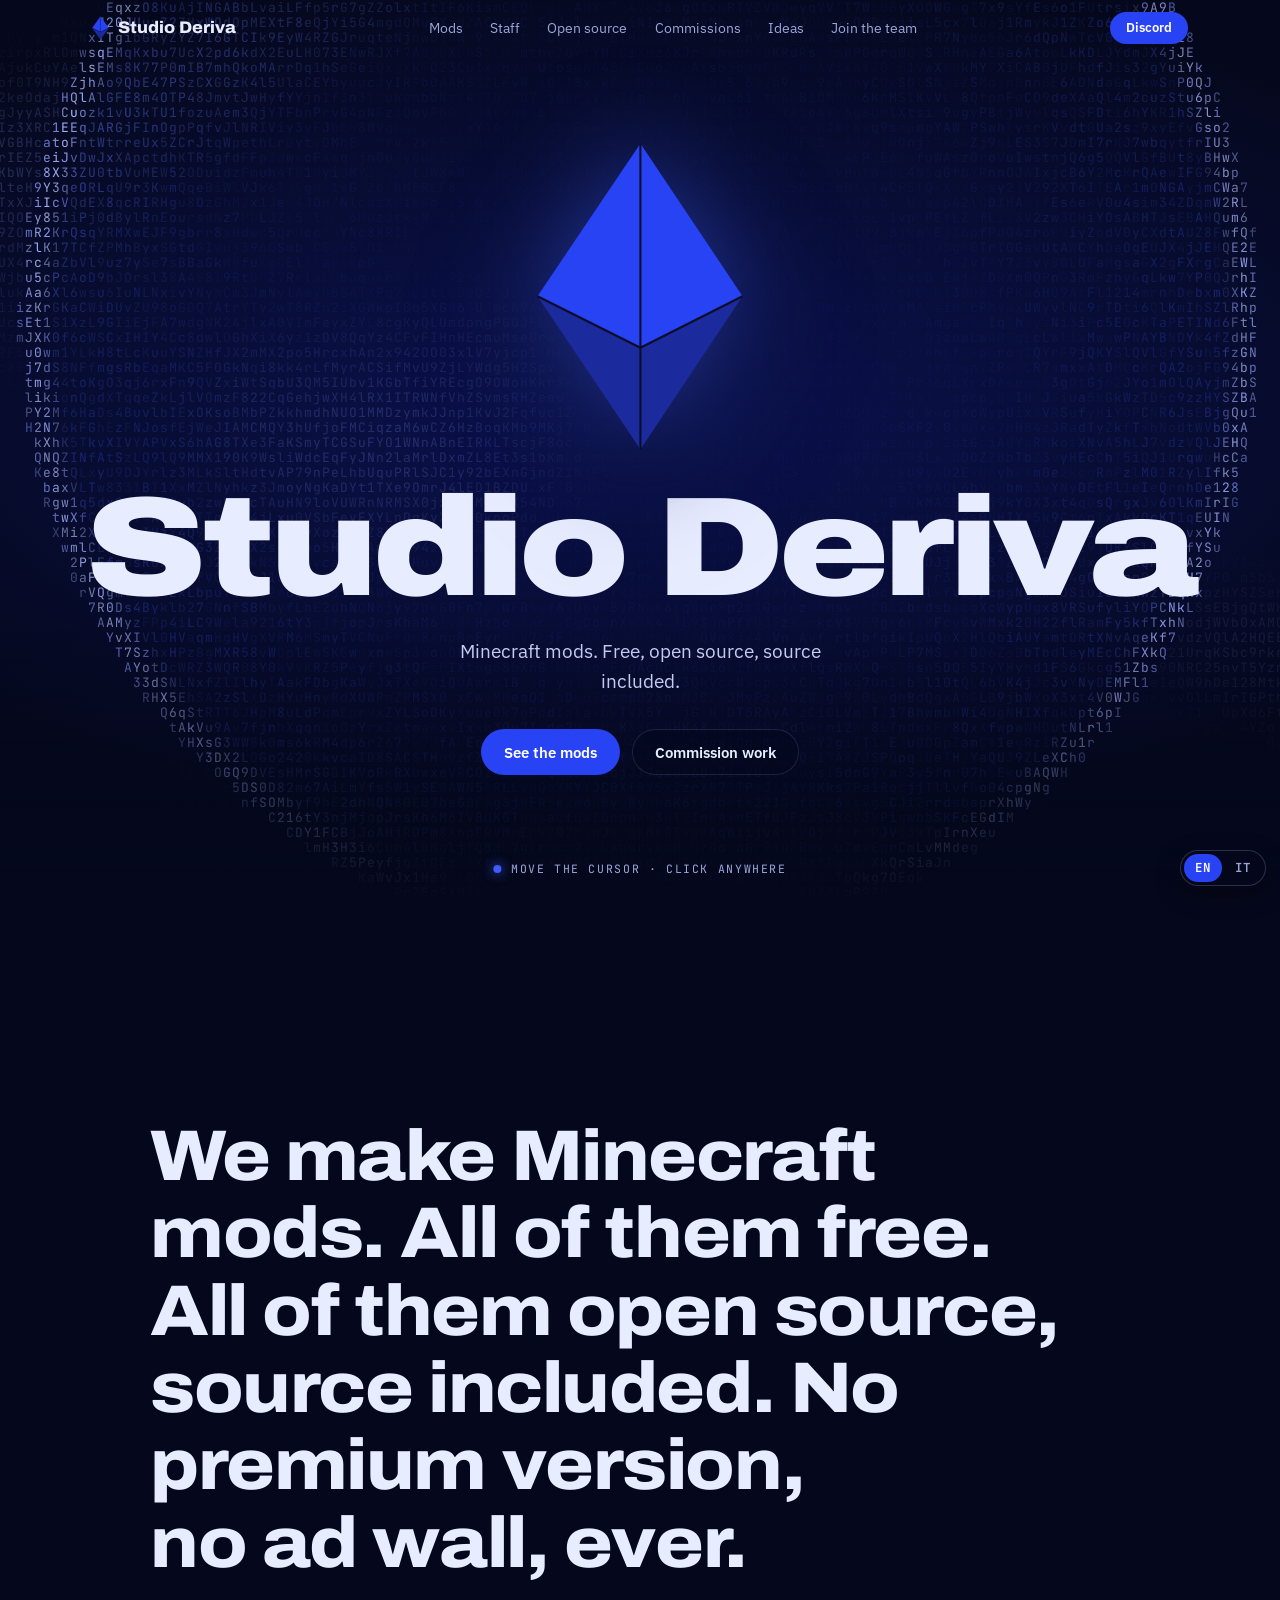
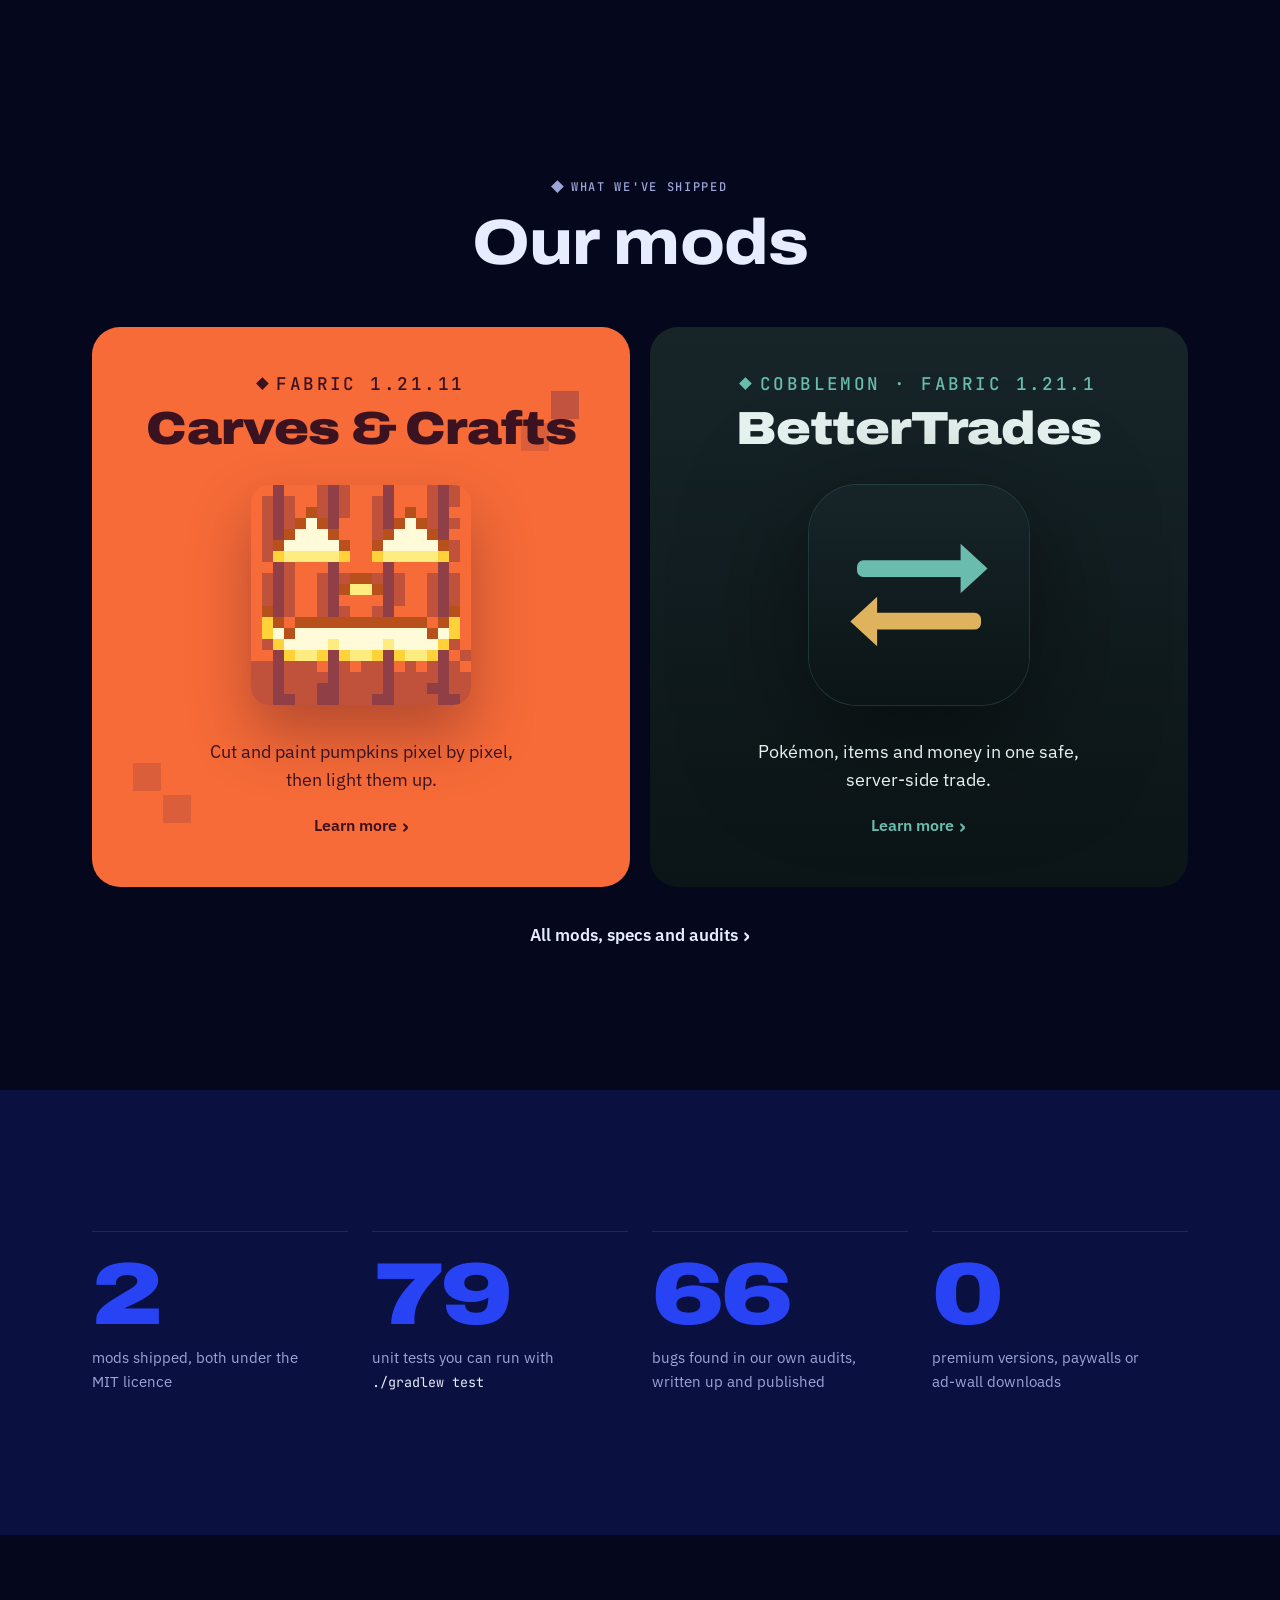
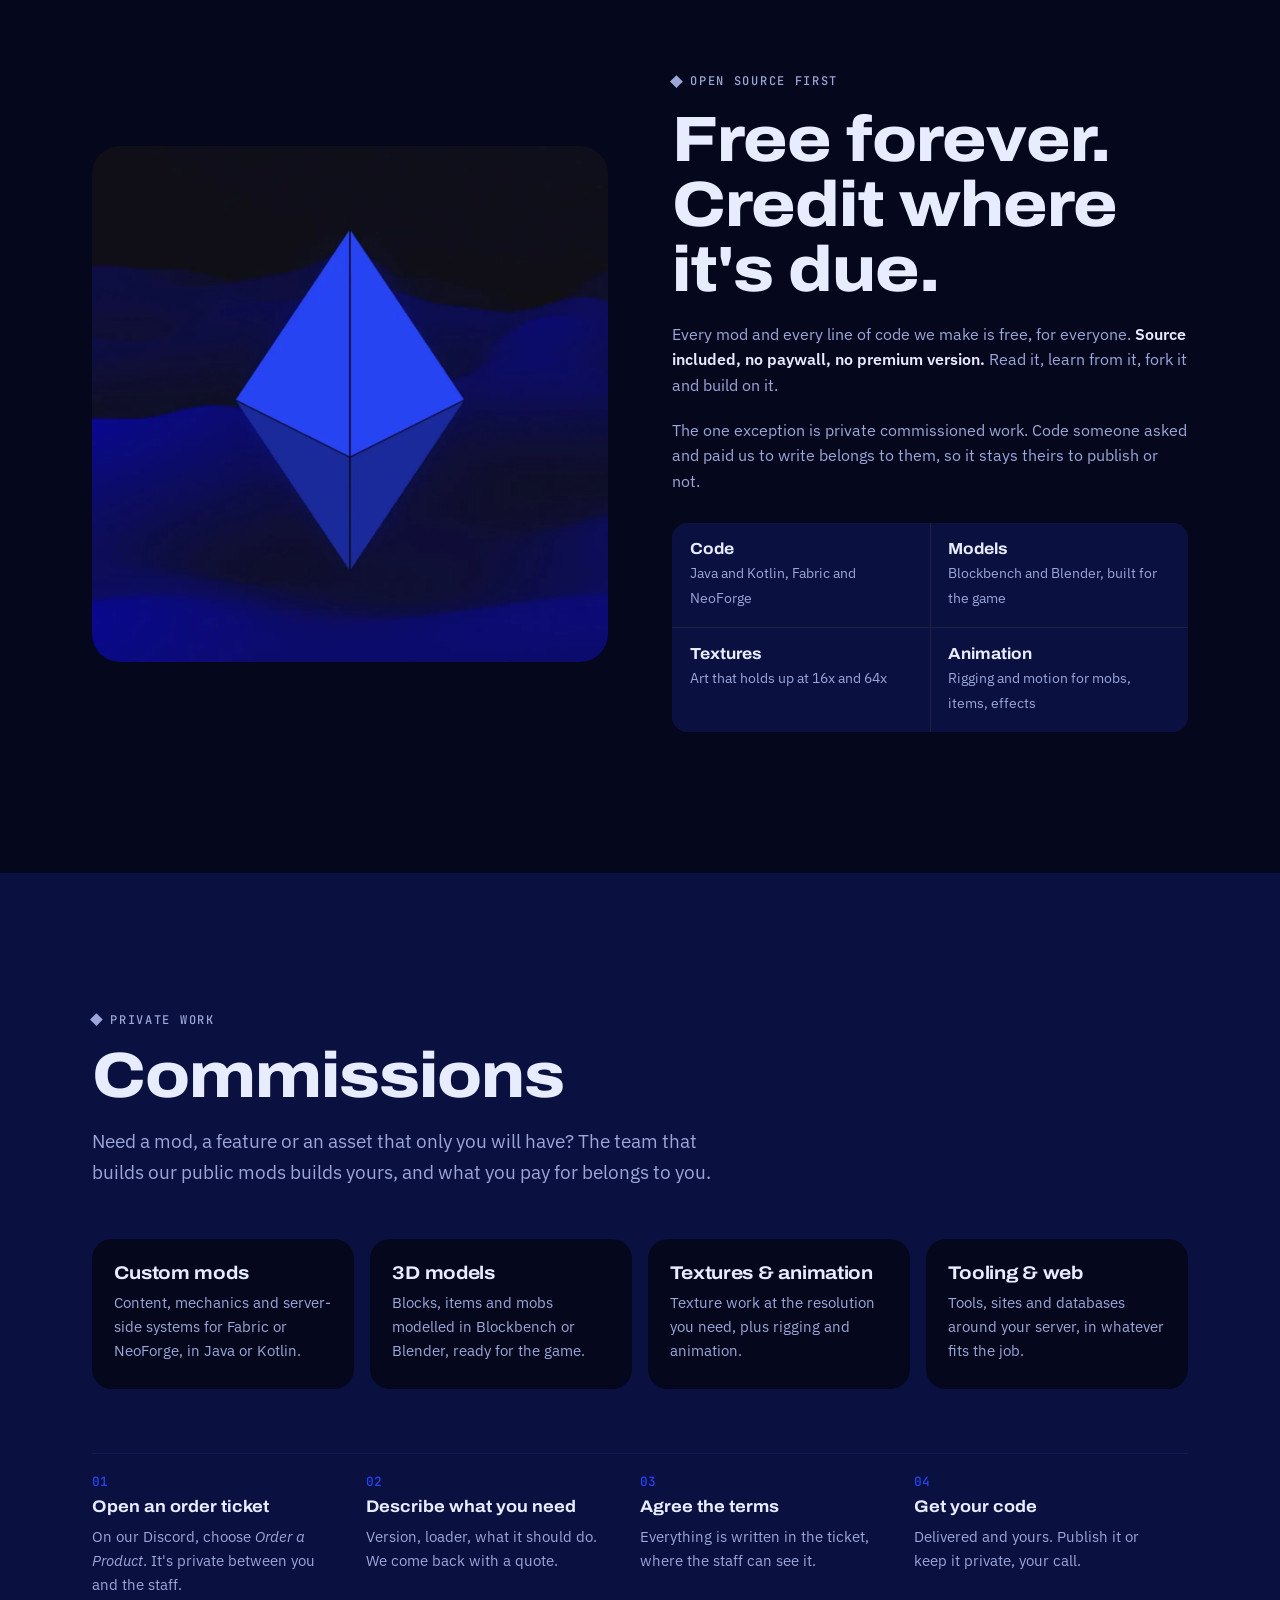
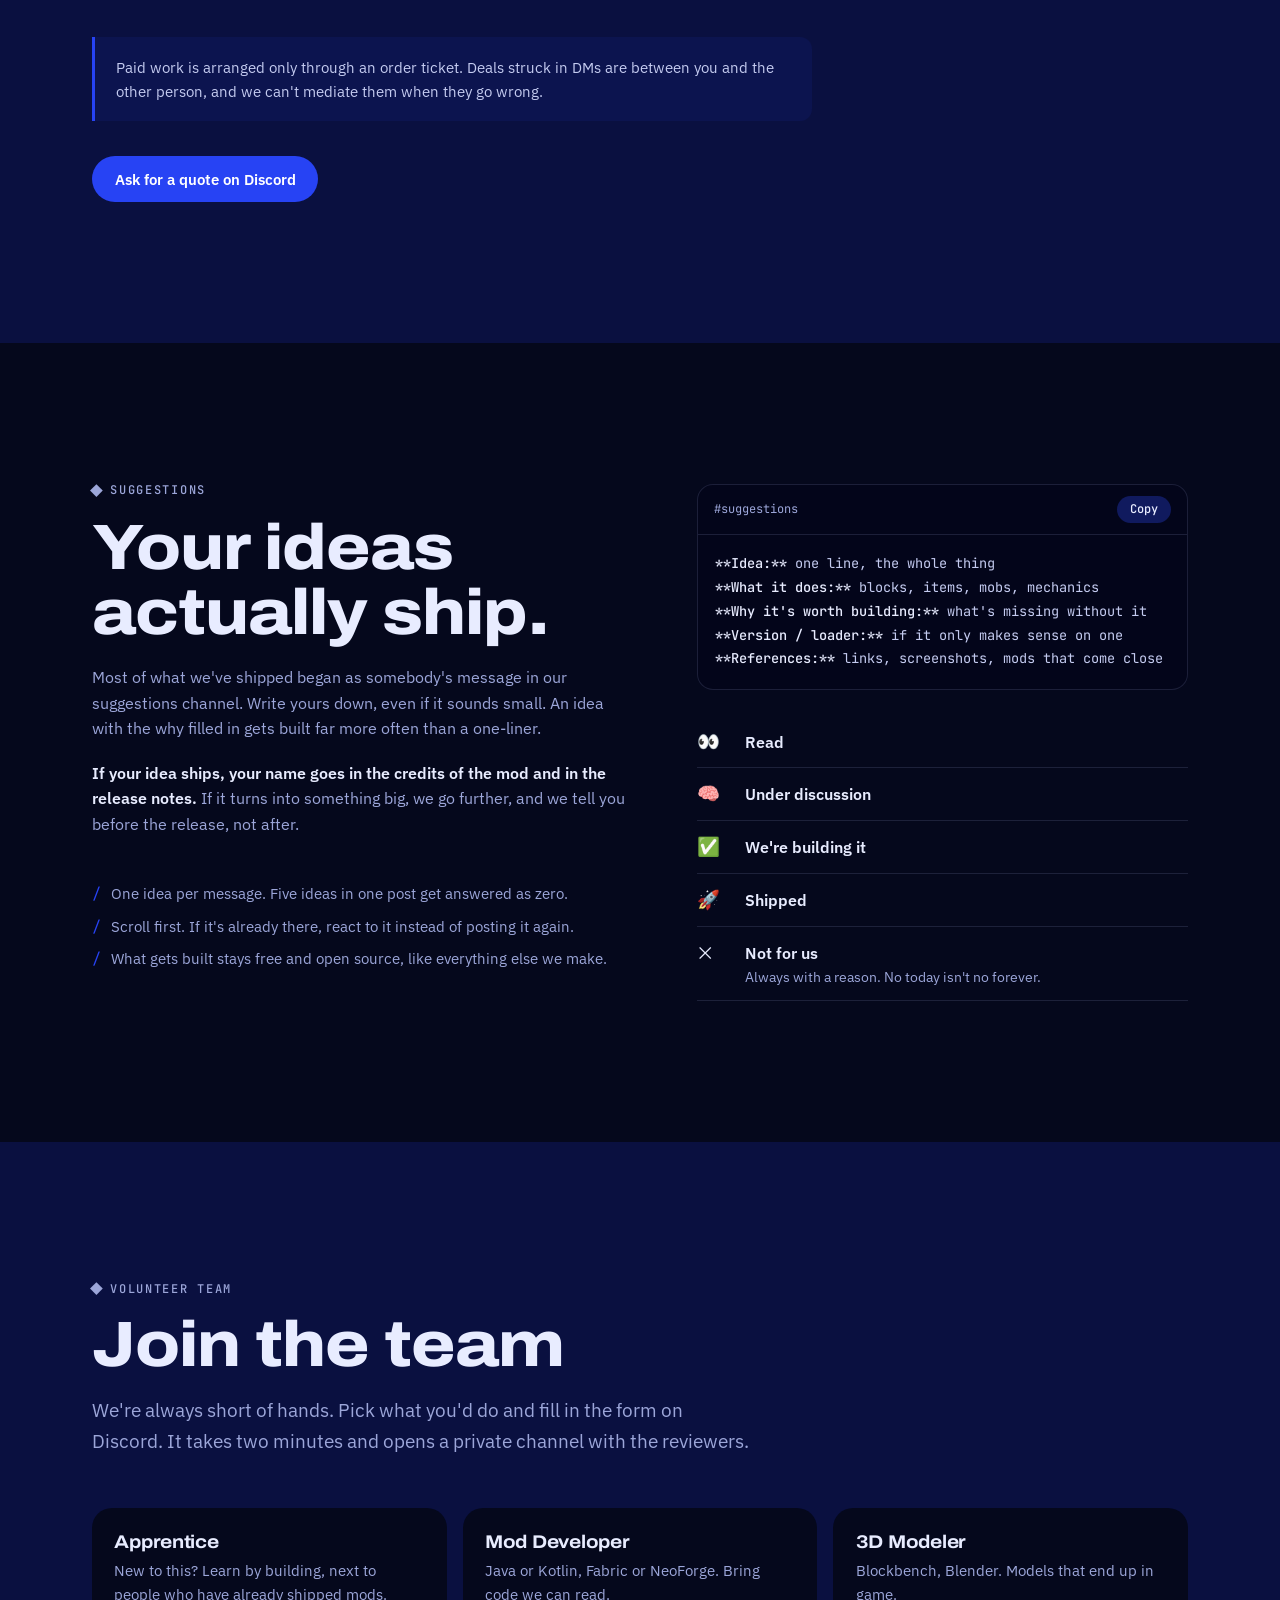
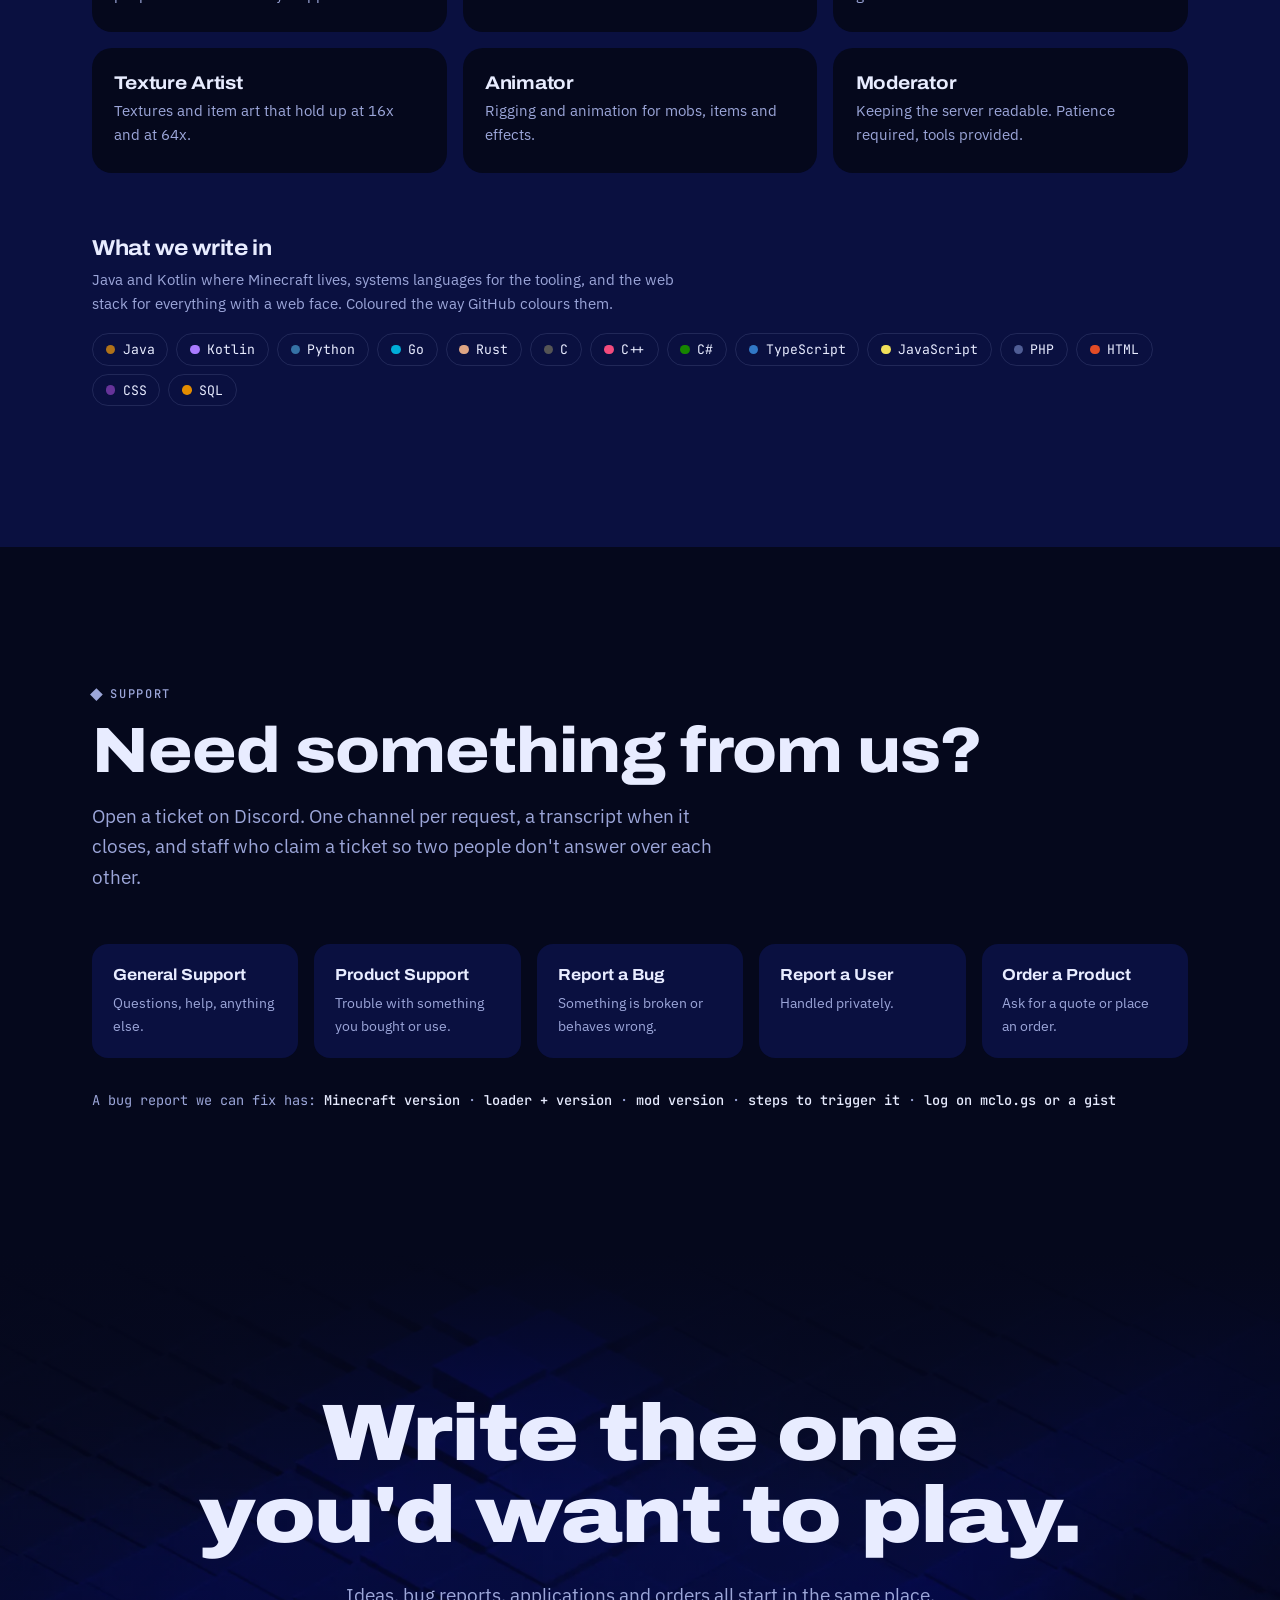
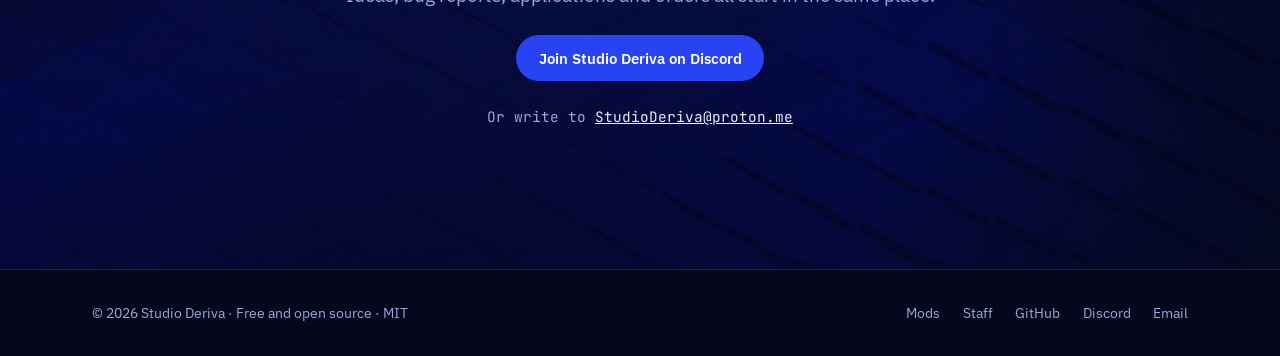
==== index.html @ 41b6ad2a "Add Studio Deriva contact email to the site Mailto link in every page footer and under the Discord b" ====
<!doctype html>
<html lang="en">
<head>
<meta charset="utf-8">
<meta name="viewport" content="width=device-width, initial-scale=1, viewport-fit=cover">
<title>Studio Deriva</title>
<meta name="claude:viewport-fit-sides" content="cover">
<meta name="description" content="Studio Deriva makes Minecraft mods. All of them free, all of them open source, source included. Private commissions on request.">
<meta property="og:title" content="Studio Deriva">
<meta property="og:description" content="Minecraft mods. Free, open source, source included.">
<meta property="og:type" content="website">
<meta property="og:url" content="https://studio-deriva.github.io/">
<meta property="og:image" content="https://studio-deriva.github.io/assets/og-banner.jpg">
<meta name="twitter:card" content="summary_large_image">
<meta name="theme-color" content="#05081C">
<link rel="icon" href="assets/logo.svg" type="image/svg+xml">
<link rel="preconnect" href="https://fonts.googleapis.com">
<link rel="preconnect" href="https://fonts.gstatic.com" crossorigin>
<link rel="stylesheet" href="https://fonts.googleapis.com/css2?family=Archivo:wdth,wght@62..125,400..900&family=IBM+Plex+Sans:wght@400;500;600&family=JetBrains+Mono:wght@400;500&display=swap">
<link rel="stylesheet" href="assets/site.css?v=202610161900">
<style>
/* Home: full-bleed number field with the mark, a scroll-lit statement, then the studio. */

/* Hero */
.hero {
  --tint: #3D5BFF;
  position: relative;
  min-height: max(620px, 100svh);
  display: grid; place-items: center;
  overflow: hidden;
  background: radial-gradient(120% 80% at 50% 45%, #0B1250 0%, var(--ink) 62%);
  cursor: crosshair;
  outline: none;
}
.hero canvas { position: absolute; inset: 0; display: block; }
.hero::after { content: ""; position: absolute; inset: auto 0 0 0; height: 30%; background: linear-gradient(transparent, var(--ink)); pointer-events: none; }
.hero-stage {
  --p: 0;
  position: relative; z-index: 1;
  display: grid; justify-items: center; text-align: center; gap: 1.4rem;
  padding: 6rem max(16px, env(safe-area-inset-right, 0px)) 5rem max(16px, env(safe-area-inset-left, 0px));
  transform: translateY(calc(var(--p) * -90px)) scale(calc(1 - var(--p) * .12));
  opacity: calc(1 - var(--p) * 1.4);
  pointer-events: none;
}
.hero-stage a { pointer-events: auto; }
.hero-mark {
  width: clamp(120px, 17vw, 210px); height: auto;
  filter: drop-shadow(0 0 50px color-mix(in srgb, var(--tint) 55%, transparent)) drop-shadow(0 30px 40px rgba(0, 0, 0, .5));
  transition: filter 1.2s var(--ease);
  animation: drift 8s ease-in-out infinite;
}
@keyframes drift { 0%, 100% { transform: translateY(0) rotate(0deg); } 50% { transform: translateY(-12px) rotate(1.2deg); } }
.hero h1 { font-size: clamp(3.2rem, 11vw, 9rem); font-weight: 900; font-stretch: 120%; letter-spacing: -.035em; line-height: .92; margin-top: .6rem; }
.hero .lede { color: #C4CBF0; text-align: center; max-width: 40ch; }
.hero-cta { display: flex; flex-wrap: wrap; justify-content: center; gap: .8rem; margin-top: .6rem; }
.hint {
  position: absolute; z-index: 1; left: 50%; bottom: calc(1.6rem + env(safe-area-inset-bottom, 0px)); transform: translateX(-50%);
  font: 400 .72rem/1 var(--f-mono); letter-spacing: .14em; text-transform: uppercase; color: var(--mist);
  display: flex; align-items: center; gap: .6rem; white-space: nowrap; pointer-events: none;
}
.hint i { width: .5rem; height: .5rem; border-radius: 50%; background: var(--tint); transition: background 1.2s; box-shadow: 0 0 12px var(--tint); }

/* Statement lit by scroll */
.statement { height: 260vh; position: relative; }
.statement-pin { position: sticky; top: 0; height: 100svh; display: grid; align-items: center; }
.statement p {
  font: 800 clamp(2rem, 5.6vw, 4.6rem)/1.08 var(--f-display); font-stretch: 110%; letter-spacing: -.02em;
  max-width: 20ch; text-wrap: balance;
}
.statement .w { color: var(--frost); opacity: .16; transition: opacity .35s var(--ease), color .35s; }
.statement .w.on { opacity: 1; }

/* Mod tiles */
.tiles { display: grid; grid-template-columns: repeat(2, minmax(0, 1fr)); gap: 1.2rem; }
@media (max-width: 860px) { .tiles { grid-template-columns: minmax(0, 1fr); } }
.tile {
  position: relative; overflow: hidden; border-radius: 28px;
  min-height: 560px; padding: clamp(2rem, 4vw, 3rem) clamp(1.5rem, 3.5vw, 2.6rem);
  display: grid; grid-template-rows: auto auto 1fr auto; justify-items: center; text-align: center; gap: .8rem;
  text-decoration: none;
}
.tile h3 { font-size: clamp(2rem, 4vw, 2.9rem); font-weight: 900; font-stretch: 115%; }
.tile p { font-size: 1.1rem; max-width: 30ch; }
.tile .links { display: flex; gap: 1.6rem; justify-content: center; flex-wrap: wrap; }
.tile img { width: clamp(150px, 22vw, 220px); align-self: center; transition: transform .6s var(--ease); }
.tile:hover img { transform: scale(1.06) rotate(-2deg); }
.tile-carves { background: #F66B38; color: #3B1220; }
.tile-carves::before {
  content: ""; position: absolute; inset: 0; opacity: .5; pointer-events: none;
  background-image: linear-gradient(#C0523C 0 0), linear-gradient(#C0523C 0 0), linear-gradient(#903F47 0 0), linear-gradient(#C0523C 0 0);
  background-size: 28px 28px; background-repeat: no-repeat;
  background-position: 8% 82%, 14% 88%, 90% 12%, 84% 18%;
}
.tile-carves .eyebrow, .tile-carves .more { color: #3B1220; }
.tile-carves img { image-rendering: pixelated; border-radius: 18px; box-shadow: 0 30px 60px rgba(59, 18, 32, .35); }
.tile-trades { background: linear-gradient(180deg, #172529, #0B1416); color: #E6F2EF; }
.tile-trades .eyebrow { color: #6ABCAE; }
.tile-trades .more { color: #6ABCAE; }
.alpha-badge { display: inline-flex; align-items: center; gap: .55rem; font: 700 .95rem/1 "IBM Plex Sans", sans-serif; color: #FF496E; background: rgba(255, 73, 110, .14); border: 1.5px solid rgba(255, 73, 110, .55); padding: .4rem .95rem .4rem .4rem; border-radius: 100px; box-shadow: 0 0 24px rgba(255, 73, 110, .25); vertical-align: middle; justify-self: center; white-space: nowrap; }
.alpha-badge i { font-style: normal; display: inline-grid; place-items: center; width: 1.7rem; height: 1.7rem; border-radius: 50%; background: rgba(255, 73, 110, .25); font-weight: 800; }
.alpha-badge.sm { font-size: .8rem; padding: .25rem .7rem .25rem .25rem; gap: .4rem; box-shadow: none; }
.alpha-badge.sm i { width: 1.3rem; height: 1.3rem; }
.tile > .alpha-badge.corner { position: absolute; top: 1.1rem; right: 1.1rem; font-size: .8rem; padding: .25rem .7rem .25rem .25rem; gap: .4rem; box-shadow: none; }
.tile > .alpha-badge.corner i { width: 1.3rem; height: 1.3rem; }
.tile .eyebrow { max-width: none; white-space: nowrap; }
@media (max-width: 480px) { .tile .eyebrow { font-size: .66rem; letter-spacing: .06em; } }
.tile-trades img { filter: drop-shadow(0 30px 60px rgba(0, 0, 0, .5)); border-radius: 22%; box-shadow: 0 0 0 1px rgba(106, 188, 174, .2); }
.tile > * { position: relative; }
.tile-blurb { margin: 0 auto 1.2rem; }
.all-mods { display: flex; justify-content: center; margin-top: 2.2rem; }
.all-mods .more { color: var(--frost); font-size: 1.05rem; }

/* Numbers */
.stats { display: grid; grid-template-columns: repeat(4, minmax(0, 1fr)); gap: 2rem 1.5rem; }
@media (max-width: 860px) { .stats { grid-template-columns: repeat(2, minmax(0, 1fr)); } }
.stat { display: grid; gap: .4rem; border-top: 1px solid var(--line); padding-top: 1.2rem; align-content: start; }
.stat b { font: 900 clamp(3rem, 7vw, 5.5rem)/1 var(--f-display); font-stretch: 125%; color: var(--cobalt); font-variant-numeric: tabular-nums; letter-spacing: -.03em; }
.stat span { color: var(--mist); font-size: .95rem; max-width: 24ch; }
.stat code { color: var(--frost); }

/* Open source split */
.split { display: grid; grid-template-columns: minmax(0, 1fr) minmax(0, 1fr); gap: clamp(2rem, 5vw, 4.5rem); align-items: center; }
@media (max-width: 860px) { .split { grid-template-columns: minmax(0, 1fr); } }
.split-art { border-radius: 28px; overflow: hidden; aspect-ratio: 1 / 1; max-width: 100%; }
.split-art img { width: 100%; height: 100%; object-fit: cover; }
.prose { display: grid; gap: 1.2rem; }
.prose p { color: var(--mist); max-width: 60ch; }
.prose p strong { color: var(--frost); font-weight: 600; }
.pillars { display: grid; grid-template-columns: repeat(2, minmax(0, 1fr)); gap: 1px; background: var(--line); border-radius: 16px; overflow: hidden; margin-top: .6rem; }
.pillars div { background: var(--deep); padding: 1rem 1.1rem; }
.pillars b { display: block; font: 700 1rem/1.3 var(--f-display); font-stretch: 108%; }
.pillars span { font-size: .88rem; color: var(--mist); }

/* Commissions */
.offer { display: grid; grid-template-columns: repeat(auto-fit, minmax(min(100%, 240px), 1fr)); gap: 1rem; margin-bottom: 4rem; }
.offer div { padding: 1.6rem 1.4rem; border-radius: 20px; background: var(--ink); display: grid; gap: .5rem; align-content: start; }
.offer h3 { font-size: 1.15rem; }
.offer p { color: var(--mist); font-size: .94rem; }
.steps { list-style: none; margin: 0; padding: 0; display: grid; grid-template-columns: repeat(auto-fit, minmax(min(100%, 220px), 1fr)); counter-reset: step; border-top: 1px solid var(--deep-2); }
.steps li { counter-increment: step; padding: 1.4rem 1.4rem 0 0; display: grid; gap: .45rem; align-content: start; }
.steps li::before { content: "0" counter(step); font: 500 .8rem/1 var(--f-mono); color: var(--cobalt); }
.steps b { font: 700 1.05rem/1.3 var(--f-display); font-stretch: 108%; }
.steps span { color: var(--mist); font-size: .94rem; }
.note { margin-top: 2.5rem; padding: 1.1rem 1.3rem; border-left: 3px solid var(--cobalt); background: rgba(39, 67, 244, .08); color: #C4CBF0; font-size: .95rem; max-width: 80ch; border-radius: 0 12px 12px 0; }
.row-cta { display: flex; flex-wrap: wrap; gap: .8rem; margin-top: 2.2rem; }

/* Ideas */
.ideas { display: grid; grid-template-columns: minmax(0, 1.1fr) minmax(0, 1fr); gap: clamp(2rem, 5vw, 4rem); align-items: start; }
@media (max-width: 900px) { .ideas { grid-template-columns: minmax(0, 1fr); } }
.template { background: #03051A; border: 1px solid var(--line); border-radius: 16px; overflow: hidden; min-width: 0; }
.template-bar { display: flex; justify-content: space-between; align-items: center; padding: .7rem 1rem; border-bottom: 1px solid var(--line); font: 400 .75rem/1 var(--f-mono); color: var(--mist); }
.copy-btn { font: 500 .75rem/1 var(--f-mono); background: var(--deep-2); color: var(--frost); border: 0; padding: .45rem .8rem; border-radius: 100px; cursor: pointer; }
.copy-btn:hover { background: var(--cobalt); }
.template pre { margin: 0; padding: 1.1rem; overflow-x: auto; font: 400 .85rem/1.75 var(--f-mono); color: #C4CBF0; }
.template pre b { color: var(--frost); font-weight: 500; }
.status { list-style: none; margin: 1.6rem 0 0; padding: 0; display: grid; }
.status li { display: grid; grid-template-columns: 2.2rem 1fr; gap: .8rem; align-items: baseline; padding: .7rem 0; border-bottom: 1px solid var(--line); }
.status li span:first-child { font-size: 1.15rem; }
.status li b { font-weight: 600; }
.status li small { display: block; color: var(--mist); font-size: .88rem; }
.rules { margin: 1.6rem 0 0; padding: 0; list-style: none; display: grid; gap: .5rem; color: var(--mist); font-size: .94rem; }
.rules li { padding-left: 1.2rem; position: relative; }
.rules li::before { content: "/"; position: absolute; left: 0; color: var(--cobalt); font-family: var(--f-mono); }

/* Team */
.roles { display: grid; grid-template-columns: repeat(auto-fit, minmax(min(100%, 300px), 1fr)); gap: 1rem; }
.roles div { background: var(--ink); padding: 1.6rem 1.4rem; display: grid; gap: .4rem; border-radius: 20px; align-content: start; }
.roles h3 { font-size: 1.15rem; }
.roles p { color: var(--mist); font-size: .94rem; }
.langs-head { margin: 4rem 0 1.1rem; display: grid; gap: .5rem; }
.langs-head p { color: var(--mist); max-width: 65ch; font-size: .95rem; }
.langs { display: flex; flex-wrap: wrap; gap: .5rem; list-style: none; margin: 0; padding: 0; }
.langs li { display: inline-flex; align-items: center; gap: .45rem; font: 400 .82rem/1 var(--f-mono); padding: .55rem .8rem; border: 1px solid var(--line); border-radius: 100px; }
.langs li::before { content: ""; width: .6rem; height: .6rem; border-radius: 50%; background: var(--c); }

/* Support */
.tickets { display: grid; grid-template-columns: repeat(auto-fit, minmax(min(100%, 200px), 1fr)); gap: 1rem; }
.tickets div { padding: 1.3rem; border-radius: 16px; background: var(--deep); display: grid; gap: .35rem; align-content: start; }
.tickets b { font: 700 1rem/1.3 var(--f-display); font-stretch: 108%; }
.tickets span { color: var(--mist); font-size: .9rem; }
.bugline { margin-top: 2rem; font: 400 .85rem/1.6 var(--f-mono); color: var(--mist); }
.bugline b { color: var(--frost); font-weight: 500; }

/* Closing */
.cta { position: relative; overflow: hidden; background: var(--ink) url("assets/hero-tiles.webp") center 70% / cover no-repeat; }
.cta::before { content: ""; position: absolute; inset: 0; background: linear-gradient(var(--ink), rgba(5, 8, 28, .55) 40%, rgba(5, 8, 28, .7)); }
.cta .wrap { position: relative; display: grid; gap: 1.5rem; justify-items: center; text-align: center; }
.cta-mail { font: 400 .9rem/1.6 var(--f-mono); color: var(--mist); }
.cta-mail a { color: var(--frost); }
.cta h2 { font-size: clamp(2.4rem, 6.5vw, 5rem); font-weight: 900; font-stretch: 118%; }

@media (prefers-reduced-motion: reduce) {
  .hero-mark { animation: none; }
  .statement { height: auto; }
  .statement-pin { position: static; height: auto; padding-block: 6rem; }
}
</style>
</head>
<body>

<header class="site-header">
  <div class="wrap nav">
    <a class="brand" href="#top"><img src="assets/logo.svg" alt="" width="17" height="25">Studio Deriva</a>
    <ul class="nav-links">
      <li><a href="mods.html">Mods</a></li>
      <li><a href="staff.html">Staff</a></li>
      <li><a href="#open-source">Open source</a></li>
      <li><a href="#commissions">Commissions</a></li>
      <li><a href="#ideas">Ideas</a></li>
      <li><a href="#team">Join the team</a></li>
    </ul>
    <a class="btn btn-primary" href="https://discord.gg/pQPWr7vfHu" target="_blank" rel="noopener">Discord</a>
  </div>
</header>

<main id="top">
  <div class="hero" data-field data-progress="leave" tabindex="0" aria-label="Character field. Move the cursor to light it, click to colour it.">
    <canvas aria-hidden="true"></canvas>
    <div class="hero-stage">
      <img class="hero-mark" src="assets/logo.svg" alt="Studio Deriva logo, a blue octahedron" width="210" height="311">
      <h1>Studio Deriva</h1>
      <p class="lede">Minecraft mods. Free, open source, source included.</p>
      <div class="hero-cta">
        <a class="btn btn-primary" href="mods.html">See the mods</a>
        <a class="btn btn-ghost" href="#commissions">Commission work</a>
      </div>
    </div>
    <p class="hint"><i></i>Move the cursor · click anywhere</p>
  </div>

  <div class="statement" data-progress>
    <div class="statement-pin">
      <div class="wrap">
        <p data-words>We make Minecraft mods. All of them free. All of them open source, source included. No premium version, no ad wall, ever.</p>
      </div>
    </div>
  </div>

  <section id="mods">
    <div class="wrap">
      <div class="section-head center reveal">
        <p class="eyebrow">What we've shipped</p>
        <h2>Our mods</h2>
      </div>
      <div class="tiles">
        <a class="tile tile-carves reveal-scale" href="mods.html#carves-and-crafts">
          <p class="eyebrow">Fabric 1.21.11</p>
          <h3>Carves &amp; Crafts</h3>
          <img src="assets/mods/carves-and-crafts.png" alt="Carves & Crafts logo, a pixel-art carved pumpkin face" width="220" height="220" loading="lazy">
          <div>
            <p class="tile-blurb">Cut and paint pumpkins pixel by pixel, then light them up.</p>
            <div class="links"><span class="more">Learn more</span></div>
          </div>
        </a>
        <a class="tile tile-trades reveal-scale" href="mods.html#bettertrades">
          <p class="eyebrow">Cobblemon · Fabric 1.21.1</p>
          <h3>BetterTrades</h3>
          <img src="assets/mods/bettertrades.svg" alt="BetterTrades logo, a teal and an amber arrow pointing opposite ways" width="220" height="220" loading="lazy">
          <div>
            <p class="tile-blurb">Pokémon, items and money in one safe, server-side trade.</p>
            <div class="links"><span class="more">Learn more</span></div>
          </div>
        </a>
      </div>
      <div class="all-mods"><a class="more" href="mods.html">All mods, specs and audits</a></div>
    </div>
  </section>

  <section class="band">
    <div class="wrap">
      <div class="stats">
        <div class="stat reveal"><b data-count="2">2</b><span>mods shipped, both under the MIT licence</span></div>
        <div class="stat reveal"><b data-count="79">79</b><span>unit tests you can run with <code>./gradlew test</code></span></div>
        <div class="stat reveal"><b data-count="66">66</b><span>bugs found in our own audits, written up and published</span></div>
        <div class="stat reveal"><b>0</b><span>premium versions, paywalls or ad-wall downloads</span></div>
      </div>
    </div>
  </section>

  <section id="open-source">
    <div class="wrap split">
      <div class="split-art reveal-scale"><img src="assets/octahedron-dunes.webp" alt="" width="1200" height="1156" loading="lazy"></div>
      <div class="prose reveal">
        <p class="eyebrow">Open source first</p>
        <h2>Free forever. Credit where it's due.</h2>
        <p>Every mod and every line of code we make is free, for everyone. <strong>Source included, no paywall, no premium version.</strong> Read it, learn from it, fork it and build on it.</p>
        <p>The one exception is private commissioned work. Code someone asked and paid us to write belongs to them, so it stays theirs to publish or not.</p>
        <div class="pillars">
          <div><b>Code</b><span>Java and Kotlin, Fabric and NeoForge</span></div>
          <div><b>Models</b><span>Blockbench and Blender, built for the game</span></div>
          <div><b>Textures</b><span>Art that holds up at 16x and 64x</span></div>
          <div><b>Animation</b><span>Rigging and motion for mobs, items, effects</span></div>
        </div>
      </div>
    </div>
  </section>

  <section id="commissions" class="band">
    <div class="wrap">
      <div class="section-head reveal">
        <p class="eyebrow">Private work</p>
        <h2>Commissions</h2>
        <p class="lede">Need a mod, a feature or an asset that only you will have? The team that builds our public mods builds yours, and what you pay for belongs to you.</p>
      </div>
      <div class="offer">
        <div class="reveal"><h3>Custom mods</h3><p>Content, mechanics and server-side systems for Fabric or NeoForge, in Java or Kotlin.</p></div>
        <div class="reveal"><h3>3D models</h3><p>Blocks, items and mobs modelled in Blockbench or Blender, ready for the game.</p></div>
        <div class="reveal"><h3>Textures &amp; animation</h3><p>Texture work at the resolution you need, plus rigging and animation.</p></div>
        <div class="reveal"><h3>Tooling &amp; web</h3><p>Tools, sites and databases around your server, in whatever fits the job.</p></div>
      </div>
      <ol class="steps reveal">
        <li><b>Open an order ticket</b><span>On our Discord, choose <em>Order a Product</em>. It's private between you and the staff.</span></li>
        <li><b>Describe what you need</b><span>Version, loader, what it should do. We come back with a quote.</span></li>
        <li><b>Agree the terms</b><span>Everything is written in the ticket, where the staff can see it.</span></li>
        <li><b>Get your code</b><span>Delivered and yours. Publish it or keep it private, your call.</span></li>
      </ol>
      <p class="note">Paid work is arranged only through an order ticket. Deals struck in DMs are between you and the other person, and we can't mediate them when they go wrong.</p>
      <div class="row-cta"><a class="btn btn-primary" href="https://discord.gg/pQPWr7vfHu" target="_blank" rel="noopener">Ask for a quote on Discord</a></div>
    </div>
  </section>

  <section id="ideas">
    <div class="wrap ideas">
      <div class="prose reveal">
        <p class="eyebrow">Suggestions</p>
        <h2>Your ideas actually ship.</h2>
        <p>Most of what we've shipped began as somebody's message in our suggestions channel. Write yours down, even if it sounds small. An idea with the why filled in gets built far more often than a one-liner.</p>
        <p><strong>If your idea ships, your name goes in the credits of the mod and in the release notes.</strong> If it turns into something big, we go further, and we tell you before the release, not after.</p>
        <ul class="rules">
          <li>One idea per message. Five ideas in one post get answered as zero.</li>
          <li>Scroll first. If it's already there, react to it instead of posting it again.</li>
          <li>What gets built stays free and open source, like everything else we make.</li>
        </ul>
      </div>
      <div class="reveal">
        <div class="template">
          <div class="template-bar"><span>#suggestions</span><button class="copy-btn" type="button" data-copy="template-text">Copy</button></div>
<pre id="template-text"><b>**Idea:**</b> one line, the whole thing
<b>**What it does:**</b> blocks, items, mobs, mechanics
<b>**Why it's worth building:**</b> what's missing without it
<b>**Version / loader:**</b> if it only makes sense on one
<b>**References:**</b> links, screenshots, mods that come close</pre>
        </div>
        <ul class="status" aria-label="What the staff reactions mean">
          <li><span>👀</span><span><b>Read</b></span></li>
          <li><span>🧠</span><span><b>Under discussion</b></span></li>
          <li><span>✅</span><span><b>We're building it</b></span></li>
          <li><span>🚀</span><span><b>Shipped</b></span></li>
          <li><span>❌</span><span><b>Not for us</b><small>Always with a reason. No today isn't no forever.</small></span></li>
        </ul>
      </div>
    </div>
  </section>

  <section id="team" class="band">
    <div class="wrap">
      <div class="section-head reveal">
        <p class="eyebrow">Volunteer team</p>
        <h2>Join the team</h2>
        <p class="lede">We're always short of hands. Pick what you'd do and fill in the form on Discord. It takes two minutes and opens a private channel with the reviewers.</p>
      </div>
      <div class="roles">
        <div class="reveal"><h3>Apprentice</h3><p>New to this? Learn by building, next to people who have already shipped mods.</p></div>
        <div class="reveal"><h3>Mod Developer</h3><p>Java or Kotlin, Fabric or NeoForge. Bring code we can read.</p></div>
        <div class="reveal"><h3>3D Modeler</h3><p>Blockbench, Blender. Models that end up in game.</p></div>
        <div class="reveal"><h3>Texture Artist</h3><p>Textures and item art that hold up at 16x and at 64x.</p></div>
        <div class="reveal"><h3>Animator</h3><p>Rigging and animation for mobs, items and effects.</p></div>
        <div class="reveal"><h3>Moderator</h3><p>Keeping the server readable. Patience required, tools provided.</p></div>
      </div>
      <div class="langs-head reveal">
        <h3>What we write in</h3>
        <p>Java and Kotlin where Minecraft lives, systems languages for the tooling, and the web stack for everything with a web face. Coloured the way GitHub colours them.</p>
      </div>
      <ul class="langs reveal">
        <li style="--c:#b07219">Java</li>
        <li style="--c:#A97BFF">Kotlin</li>
        <li style="--c:#3572A5">Python</li>
        <li style="--c:#00ADD8">Go</li>
        <li style="--c:#dea584">Rust</li>
        <li style="--c:#555555">C</li>
        <li style="--c:#f34b7d">C++</li>
        <li style="--c:#178600">C#</li>
        <li style="--c:#3178c6">TypeScript</li>
        <li style="--c:#f1e05a">JavaScript</li>
        <li style="--c:#4F5D95">PHP</li>
        <li style="--c:#e34c26">HTML</li>
        <li style="--c:#663399">CSS</li>
        <li style="--c:#e38c00">SQL</li>
      </ul>
    </div>
  </section>

  <section id="support">
    <div class="wrap">
      <div class="section-head reveal">
        <p class="eyebrow">Support</p>
        <h2>Need something from us?</h2>
        <p class="lede">Open a ticket on Discord. One channel per request, a transcript when it closes, and staff who claim a ticket so two people don't answer over each other.</p>
      </div>
      <div class="tickets">
        <div class="reveal"><b>General Support</b><span>Questions, help, anything else.</span></div>
        <div class="reveal"><b>Product Support</b><span>Trouble with something you bought or use.</span></div>
        <div class="reveal"><b>Report a Bug</b><span>Something is broken or behaves wrong.</span></div>
        <div class="reveal"><b>Report a User</b><span>Handled privately.</span></div>
        <div class="reveal"><b>Order a Product</b><span>Ask for a quote or place an order.</span></div>
      </div>
      <p class="bugline">A bug report we can fix has: <b>Minecraft version</b> · <b>loader + version</b> · <b>mod version</b> · <b>steps to trigger it</b> · <b>log on mclo.gs or a gist</b></p>
    </div>
  </section>

  <section class="cta">
    <div class="wrap">
      <h2 class="reveal">Write the one you'd want to play.</h2>
      <p class="lede">Ideas, bug reports, applications and orders all start in the same place.</p>
      <a class="btn btn-primary" href="https://discord.gg/pQPWr7vfHu" target="_blank" rel="noopener">Join Studio Deriva on Discord</a>
      <p class="cta-mail">Or write to <a href="mailto:StudioDeriva@proton.me">StudioDeriva@proton.me</a></p>
    </div>
  </section>
</main>

<footer>
  <div class="wrap foot">
    <span>© 2026 Studio Deriva · Free and open source · MIT</span>
    <nav>
      <a href="mods.html">Mods</a>
      <a href="staff.html">Staff</a>
      <a href="https://github.com/francomk" target="_blank" rel="noopener">GitHub</a>
      <a href="https://discord.gg/pQPWr7vfHu" target="_blank" rel="noopener">Discord</a>
      <a href="mailto:StudioDeriva@proton.me">Email</a>
    </nav>
  </div>
</footer>

<script src="assets/i18n.js?v=202610161900"></script>
<script src="assets/site.js?v=202610161900"></script>
<script src="assets/field.js?v=202610181200"></script>
</body>
</html>
---- assets/site.css ----
/* Studio Deriva — shared styles. Dark, single look committed to the brand's cobalt. */
:root {
  --ink: #05081C;
  --deep: #0A1040;
  --deep-2: #101A5E;
  --cobalt: #2743F4;
  --cobalt-dim: #1B2A9C;
  --frost: #E8ECFF;
  --mist: #9CA6D9;
  --line: rgba(156, 166, 217, .16);
  --f-display: "Archivo", "Helvetica Neue", Arial, sans-serif;
  --f-body: "IBM Plex Sans", "Helvetica Neue", Arial, sans-serif;
  --f-mono: "JetBrains Mono", ui-monospace, "SFMono-Regular", Menlo, monospace;
  --max: 1160px;
  --ease: cubic-bezier(.2, .7, .1, 1);
  color-scheme: dark;
}
*, *::before, *::after { box-sizing: border-box; }
html { scroll-behavior: smooth; }
body {
  margin: 0;
  background: var(--ink);
  color: var(--frost);
  font: 400 16px/1.6 var(--f-body);
  -webkit-font-smoothing: antialiased;
  overflow-x: clip;
}
img { max-width: 100%; height: auto; display: block; }
svg { max-width: 100%; }
a { color: inherit; }
code { font-family: var(--f-mono); font-size: .88em; }
:focus-visible { outline: 2px solid var(--cobalt); outline-offset: 3px; border-radius: 2px; }
.wrap {
  max-width: var(--max);
  margin-inline: auto;
  padding-left: max(16px, env(safe-area-inset-left, 0px));
  padding-right: max(16px, env(safe-area-inset-right, 0px));
}
@media (min-width: 720px) { .wrap { padding-left: max(32px, env(safe-area-inset-left, 0px)); padding-right: max(32px, env(safe-area-inset-right, 0px)); } }

h1, h2, h3 { font-family: var(--f-display); font-stretch: 112%; line-height: 1.02; margin: 0; text-wrap: balance; letter-spacing: -.015em; }
h2 { font-size: clamp(2.2rem, 5.2vw, 4rem); font-weight: 800; }
h3 { font-size: 1.35rem; font-weight: 700; }
p { margin: 0; }
.eyebrow {
  font: 500 .75rem/1 var(--f-mono);
  letter-spacing: .14em;
  text-transform: uppercase;
  color: var(--mist);
  display: flex; align-items: center; gap: .6rem;
}
.eyebrow::before { content: ""; width: .55rem; height: .55rem; background: currentColor; transform: rotate(45deg); flex: none; }
.lede { color: var(--mist); font-size: clamp(1.05rem, 1.5vw, 1.25rem); max-width: 60ch; }

/* Buttons */
.btn {
  display: inline-flex; align-items: center; gap: .55rem;
  font: 600 .95rem/1 var(--f-body);
  padding: .9rem 1.35rem;
  border-radius: 100px;
  text-decoration: none;
  border: 1px solid transparent;
  cursor: pointer;
  transition: background .2s, border-color .2s, transform .2s var(--ease);
}
.btn-primary { background: var(--cobalt); color: #fff; }
.btn-primary:hover { background: #3a55ff; transform: translateY(-1px); }
.btn-ghost { border-color: var(--line); color: var(--frost); background: rgba(5, 8, 28, .35); }
.btn-ghost:hover { border-color: var(--mist); }
.btn svg { width: 1.1em; height: 1.1em; flex: none; }
.more { font-weight: 600; text-decoration: none; display: inline-flex; align-items: center; gap: .3rem; }
.more::after { content: "›"; font-size: 1.3em; line-height: 1; transition: transform .2s var(--ease); }
.more:hover::after { transform: translateX(3px); }

/* Header */
.site-header {
  position: fixed; inset: 0 0 auto 0; z-index: 20;
  padding-top: env(safe-area-inset-top, 0px);
  transition: background .3s, border-color .3s;
  border-bottom: 1px solid transparent;
}
.site-header.solid, .site-header.always {
  background: rgba(5, 8, 28, .78);
  backdrop-filter: saturate(160%) blur(16px);
  -webkit-backdrop-filter: saturate(160%) blur(16px);
  border-bottom-color: var(--line);
}
.nav { display: flex; align-items: center; justify-content: space-between; gap: 1rem; height: 56px; }
.brand { display: flex; align-items: center; gap: .6rem; text-decoration: none; font: 800 1.05rem/1 var(--f-display); font-stretch: 105%; }
.brand img { width: 1.05rem; height: auto; }
.nav-links { display: flex; gap: 1.7rem; list-style: none; margin: 0; padding: 0; font-size: .86rem; }
.nav-links a { text-decoration: none; color: var(--mist); transition: color .2s; }
.nav-links a:hover, .nav-links a[aria-current="page"] { color: var(--frost); }
.nav .btn { padding: .5rem .95rem; font-size: .82rem; }
@media (max-width: 860px) { .nav-links { display: none; } }

/* Phone menu: a toggle in the header opens a full-screen list of the same links. Built by site.js. */
.menu-toggle { display: none; width: 44px; height: 44px; margin-right: -10px; padding: 0; border: 0; background: transparent; color: var(--frost); cursor: pointer; border-radius: 10px; place-items: center; }
.menu-toggle span { position: relative; width: 22px; height: 2px; border-radius: 2px; background: currentColor; transition: background .2s; }
.menu-toggle span::before, .menu-toggle span::after { content: ""; position: absolute; left: 0; width: 22px; height: 2px; border-radius: 2px; background: currentColor; transition: transform .3s var(--ease); }
.menu-toggle span::before { transform: translateY(-7px); }
.menu-toggle span::after { transform: translateY(7px); }
.menu-toggle[aria-expanded="true"] span { background: transparent; }
.menu-toggle[aria-expanded="true"] span::before { transform: rotate(45deg); }
.menu-toggle[aria-expanded="true"] span::after { transform: rotate(-45deg); }
.nav-end { display: flex; align-items: center; gap: .6rem; }
@media (max-width: 860px) { .menu-toggle { display: inline-grid; } }

.mobile-menu {
  position: fixed; inset: 0; z-index: 19;
  padding: calc(56px + env(safe-area-inset-top, 0px) + 1.5rem) max(24px, env(safe-area-inset-right, 0px)) calc(2rem + env(safe-area-inset-bottom, 0px)) max(24px, env(safe-area-inset-left, 0px));
  background: rgba(5, 8, 28, .97);
  backdrop-filter: blur(18px); -webkit-backdrop-filter: blur(18px);
  display: flex; flex-direction: column; gap: 2rem; overflow-y: auto;
  opacity: 0; transition: opacity .25s;
}
.mobile-menu.open { opacity: 1; }
.mobile-menu ul { list-style: none; margin: 0; padding: 0; display: grid; }
.mobile-menu li { border-bottom: 1px solid var(--line); opacity: 0; transform: translateY(12px); transition: opacity .35s var(--ease), transform .35s var(--ease); transition-delay: calc(var(--i) * 40ms); }
.mobile-menu.open li { opacity: 1; transform: none; }
.mobile-menu li a { display: flex; justify-content: space-between; align-items: center; padding: 1rem .2rem; font: 800 1.7rem/1.1 var(--f-display); font-stretch: 112%; color: var(--frost); text-decoration: none; }
.mobile-menu li a::after { content: "›"; color: var(--mist); font-weight: 400; }
.mobile-menu li a[aria-current="page"] { color: var(--cobalt); }
.mobile-menu .btn { align-self: flex-start; }
body.menu-open { overflow: hidden; }
.mobile-menu[hidden] { display: none; }
@media (min-width: 861px) { .mobile-menu { display: none; } }

/* Sections */
section { padding-block: clamp(5rem, 11vw, 9rem); }
.section-head { display: grid; gap: 1.1rem; margin-bottom: 3.2rem; }
.section-head.center { justify-items: center; text-align: center; }
.section-head.center .lede { margin-inline: auto; }
.band { background: var(--deep); }

/* Scroll-driven entrances: content is fully visible without support. */
@supports (animation-timeline: view()) {
  @media (prefers-reduced-motion: no-preference) {
    .reveal { animation: rise linear both; animation-timeline: view(); animation-range: entry 0% entry 55%; }
    .reveal-scale { animation: grow linear both; animation-timeline: view(); animation-range: entry 0% cover 40%; }
  }
}
@keyframes rise { from { opacity: 0; transform: translateY(48px); } to { opacity: 1; transform: none; } }
@keyframes grow { from { opacity: .3; transform: scale(.9); } to { opacity: 1; transform: none; } }

footer { border-top: 1px solid var(--line); padding-block: 2rem; font-size: .86rem; color: var(--mist); background: var(--ink); }
.foot { display: flex; flex-wrap: wrap; justify-content: space-between; gap: 1rem; align-items: center; }
.foot nav { display: flex; gap: 1.4rem; flex-wrap: wrap; }
.foot a { text-decoration: none; }
.foot a:hover { color: var(--frost); }

@media (prefers-reduced-motion: reduce) {
  html { scroll-behavior: auto; }
  *, *::before, *::after { transition-duration: .01ms !important; }
}
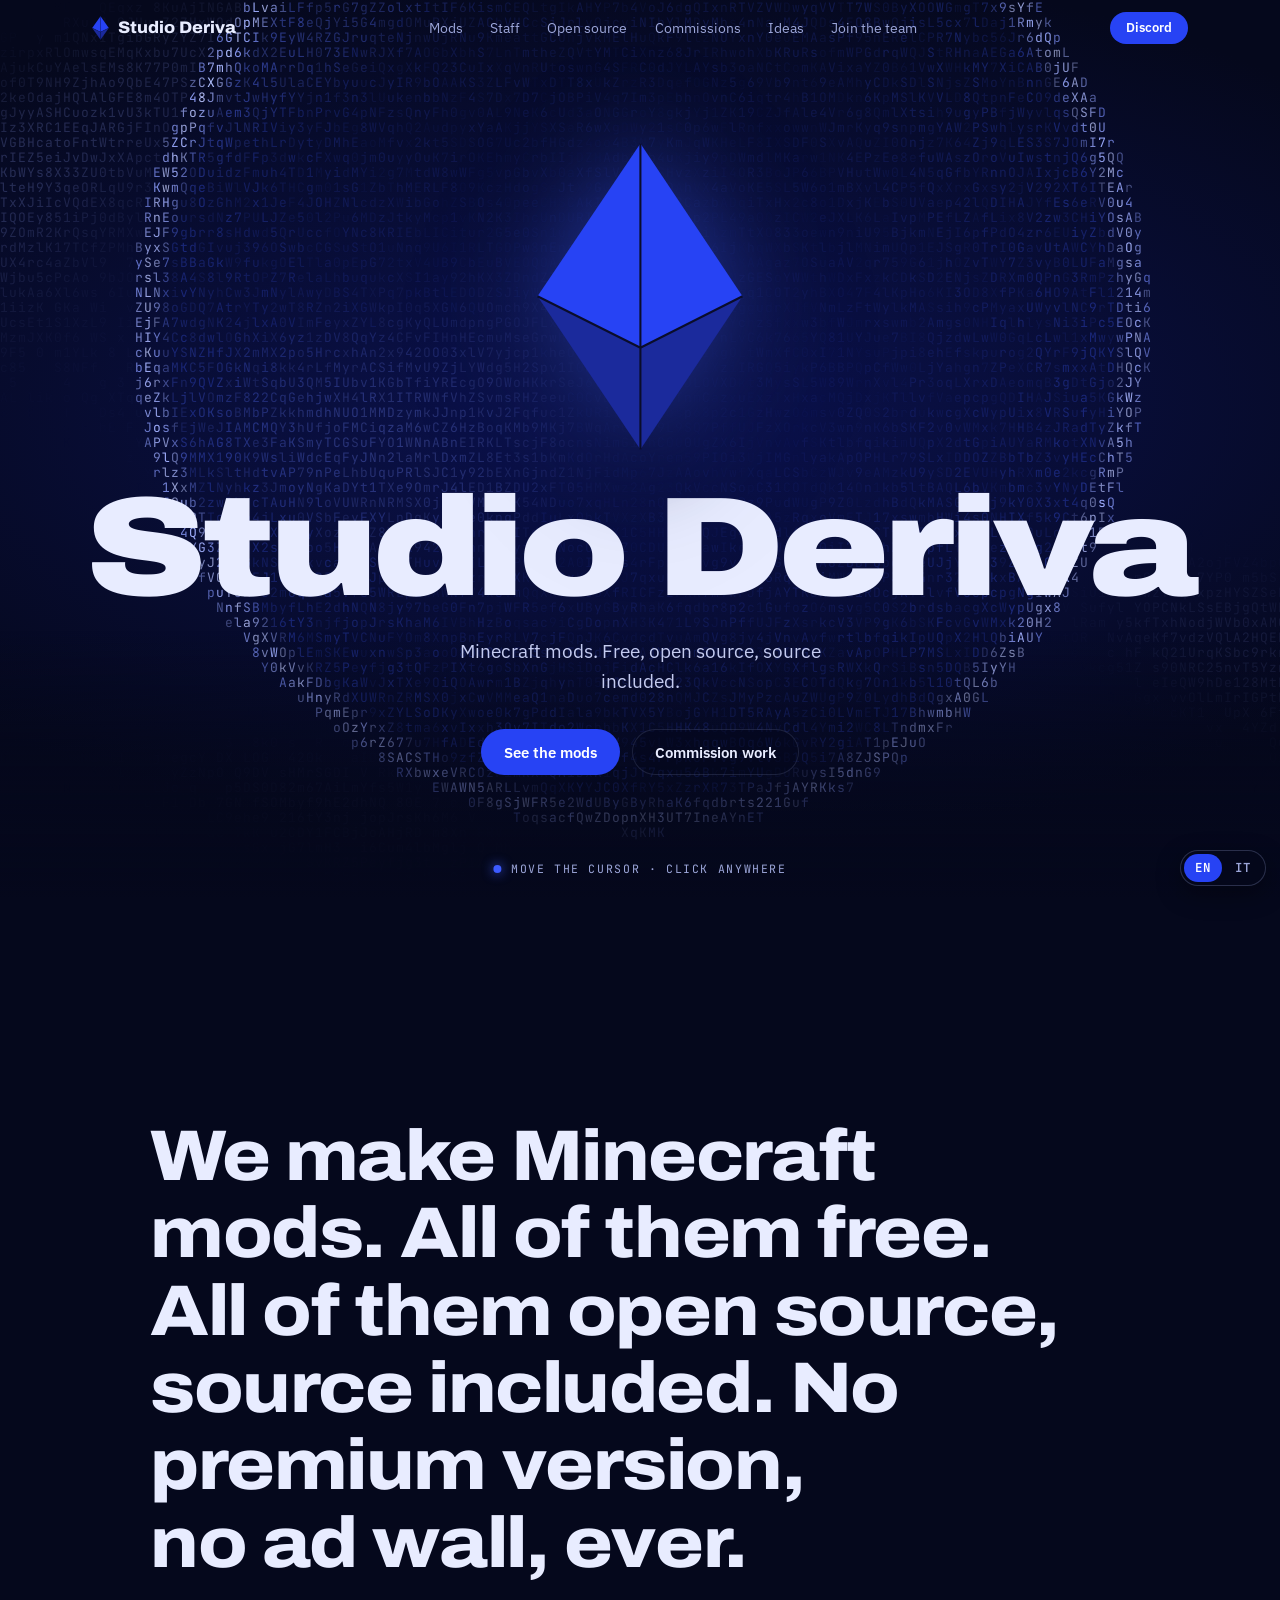
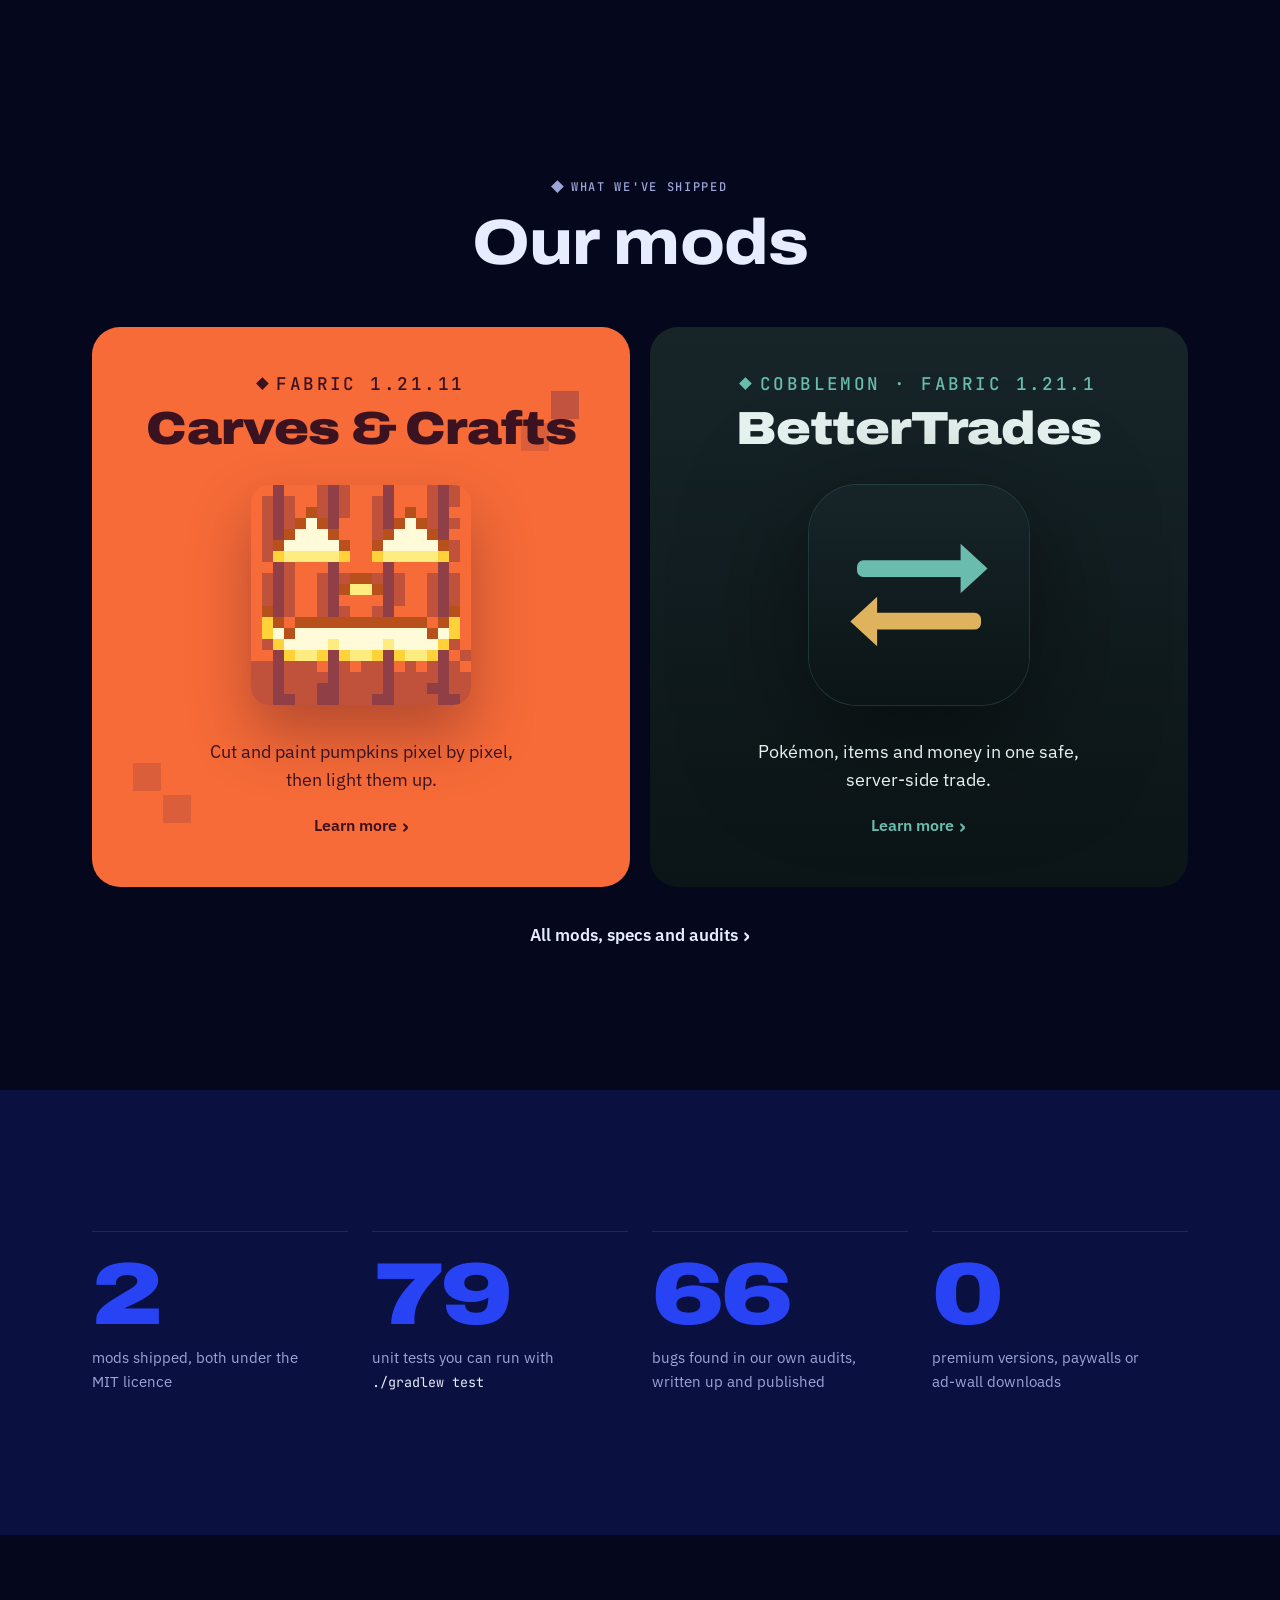
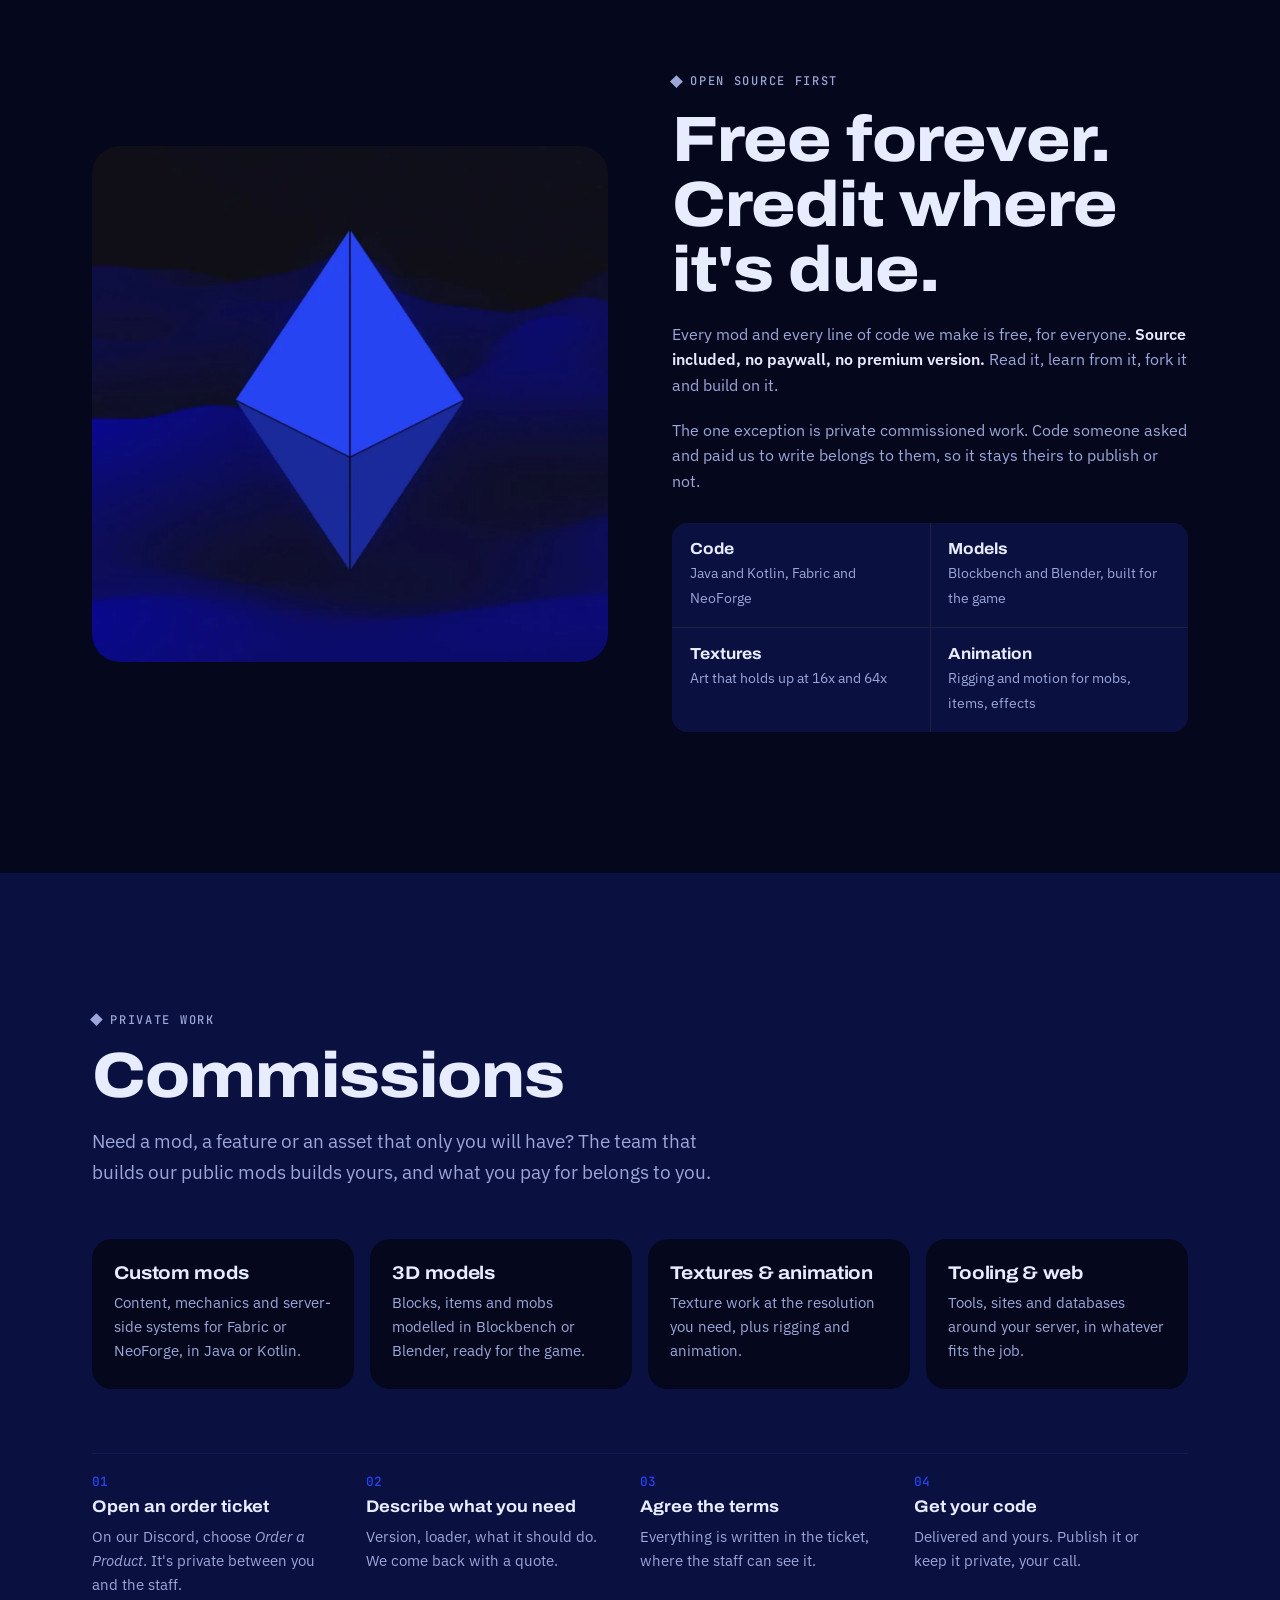
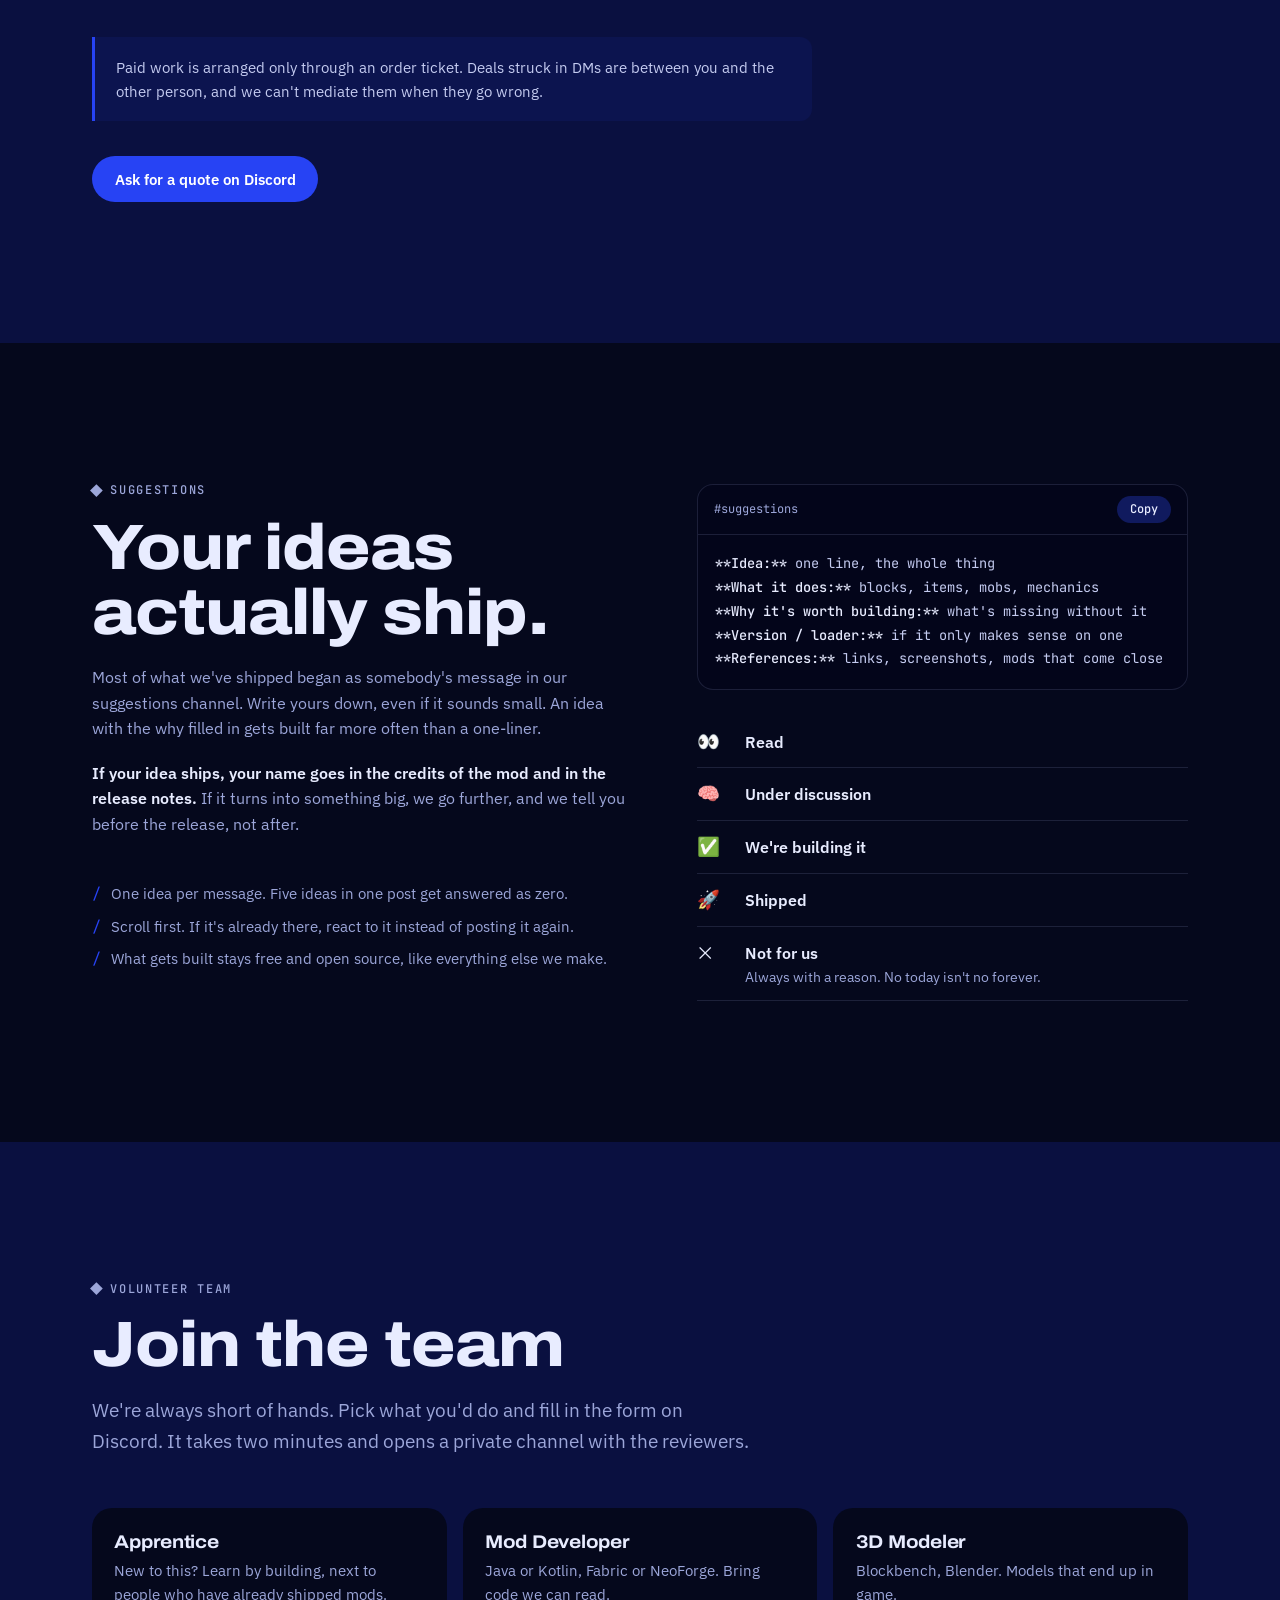
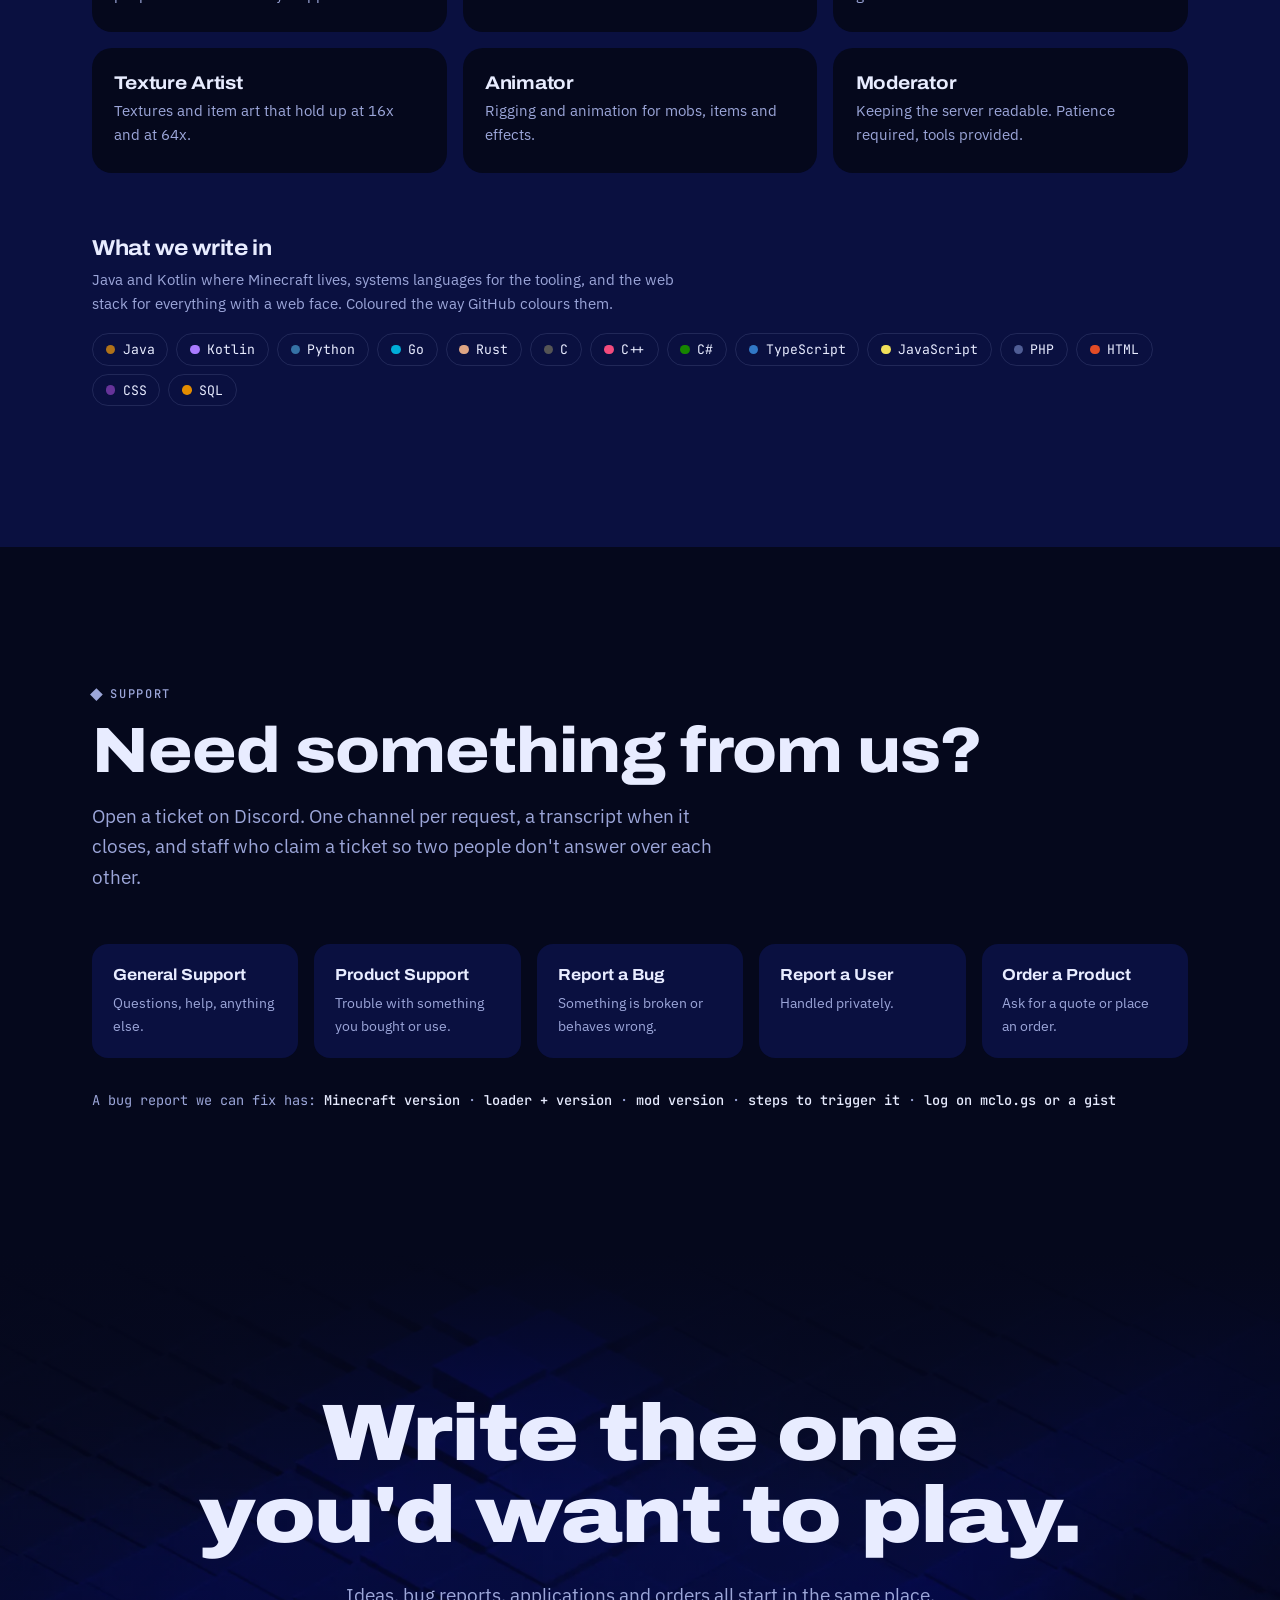
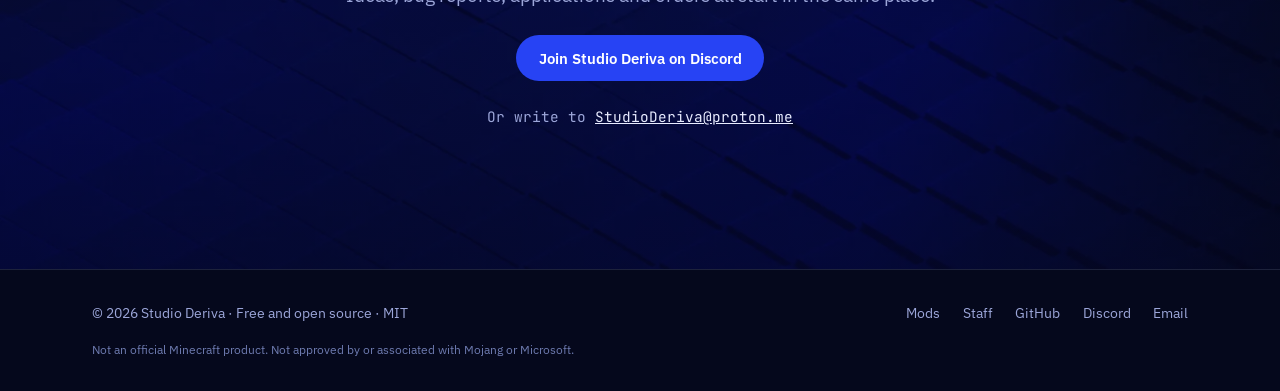
==== commit 5cc24259: "Unify footers, point GitHub to the org, add sitemap, update README - Every footer links Home/Mods/St" ====
--- a/index.html
+++ b/index.html
@@ -17,7 +17,7 @@
 <link rel="preconnect" href="https://fonts.googleapis.com">
 <link rel="preconnect" href="https://fonts.gstatic.com" crossorigin>
 <link rel="stylesheet" href="https://fonts.googleapis.com/css2?family=Archivo:wdth,wght@62..125,400..900&family=IBM+Plex+Sans:wght@400;500;600&family=JetBrains+Mono:wght@400;500&display=swap">
-<link rel="stylesheet" href="assets/site.css?v=202610161900">
+<link rel="stylesheet" href="assets/site.css?v=202610190900">
 <style>
 /* Home: full-bleed number field with the mark, a scroll-lit statement, then the studio. */
 
@@ -421,11 +421,12 @@
 
 <footer>
   <div class="wrap foot">
+    <p class="legal">Not an official Minecraft product. Not approved by or associated with Mojang or Microsoft.</p>
     <span>© 2026 Studio Deriva · Free and open source · MIT</span>
     <nav>
       <a href="mods.html">Mods</a>
       <a href="staff.html">Staff</a>
-      <a href="https://github.com/francomk" target="_blank" rel="noopener">GitHub</a>
+      <a href="https://github.com/Studio-Deriva" target="_blank" rel="noopener">GitHub</a>
       <a href="https://discord.gg/pQPWr7vfHu" target="_blank" rel="noopener">Discord</a>
       <a href="mailto:StudioDeriva@proton.me">Email</a>
     </nav>
--- a/assets/site.css
+++ b/assets/site.css
@@ -148,6 +148,8 @@
 .foot nav { display: flex; gap: 1.4rem; flex-wrap: wrap; }
 .foot a { text-decoration: none; }
 .foot a:hover { color: var(--frost); }
+.legal { flex-basis: 100%; order: 3; font-size: .78rem; line-height: 1.5; color: #6E7BB0; max-width: 90ch; }
+.legal a { text-decoration: underline; }
 
 @media (prefers-reduced-motion: reduce) {
   html { scroll-behavior: auto; }
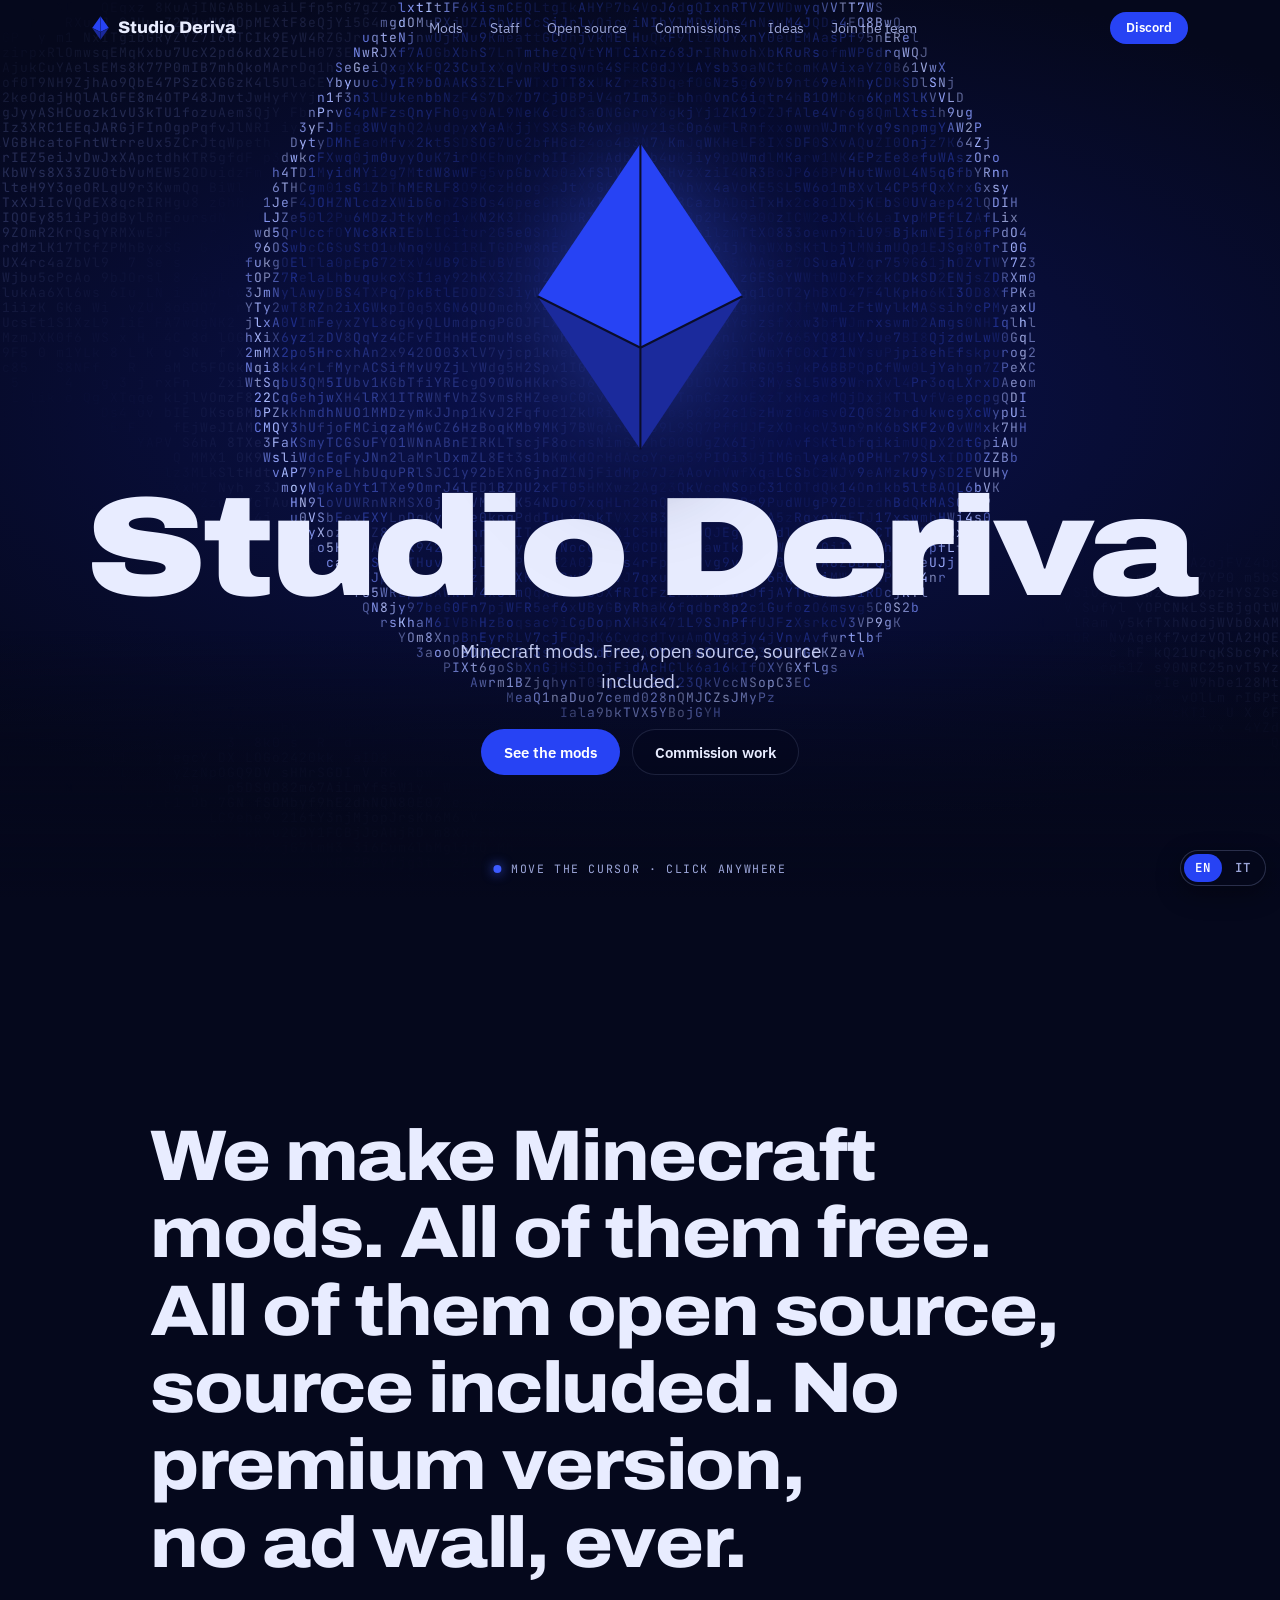
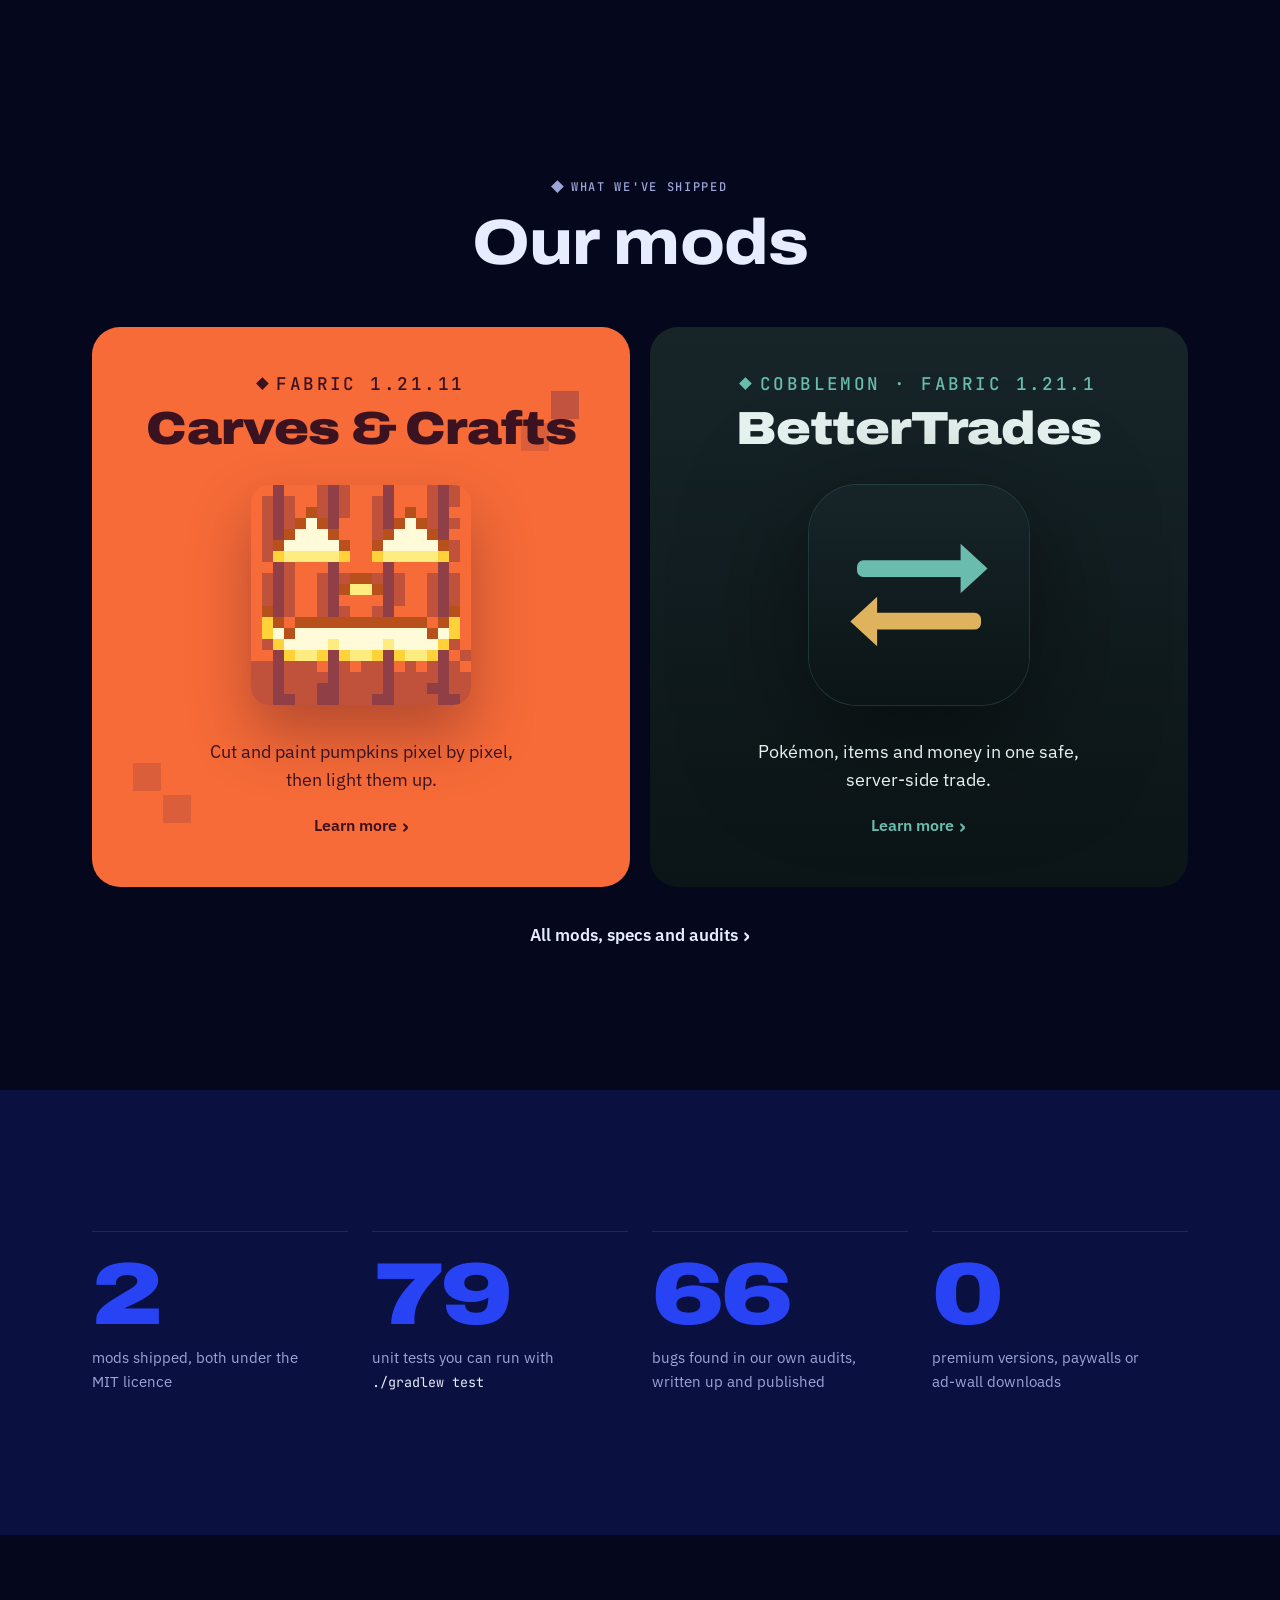
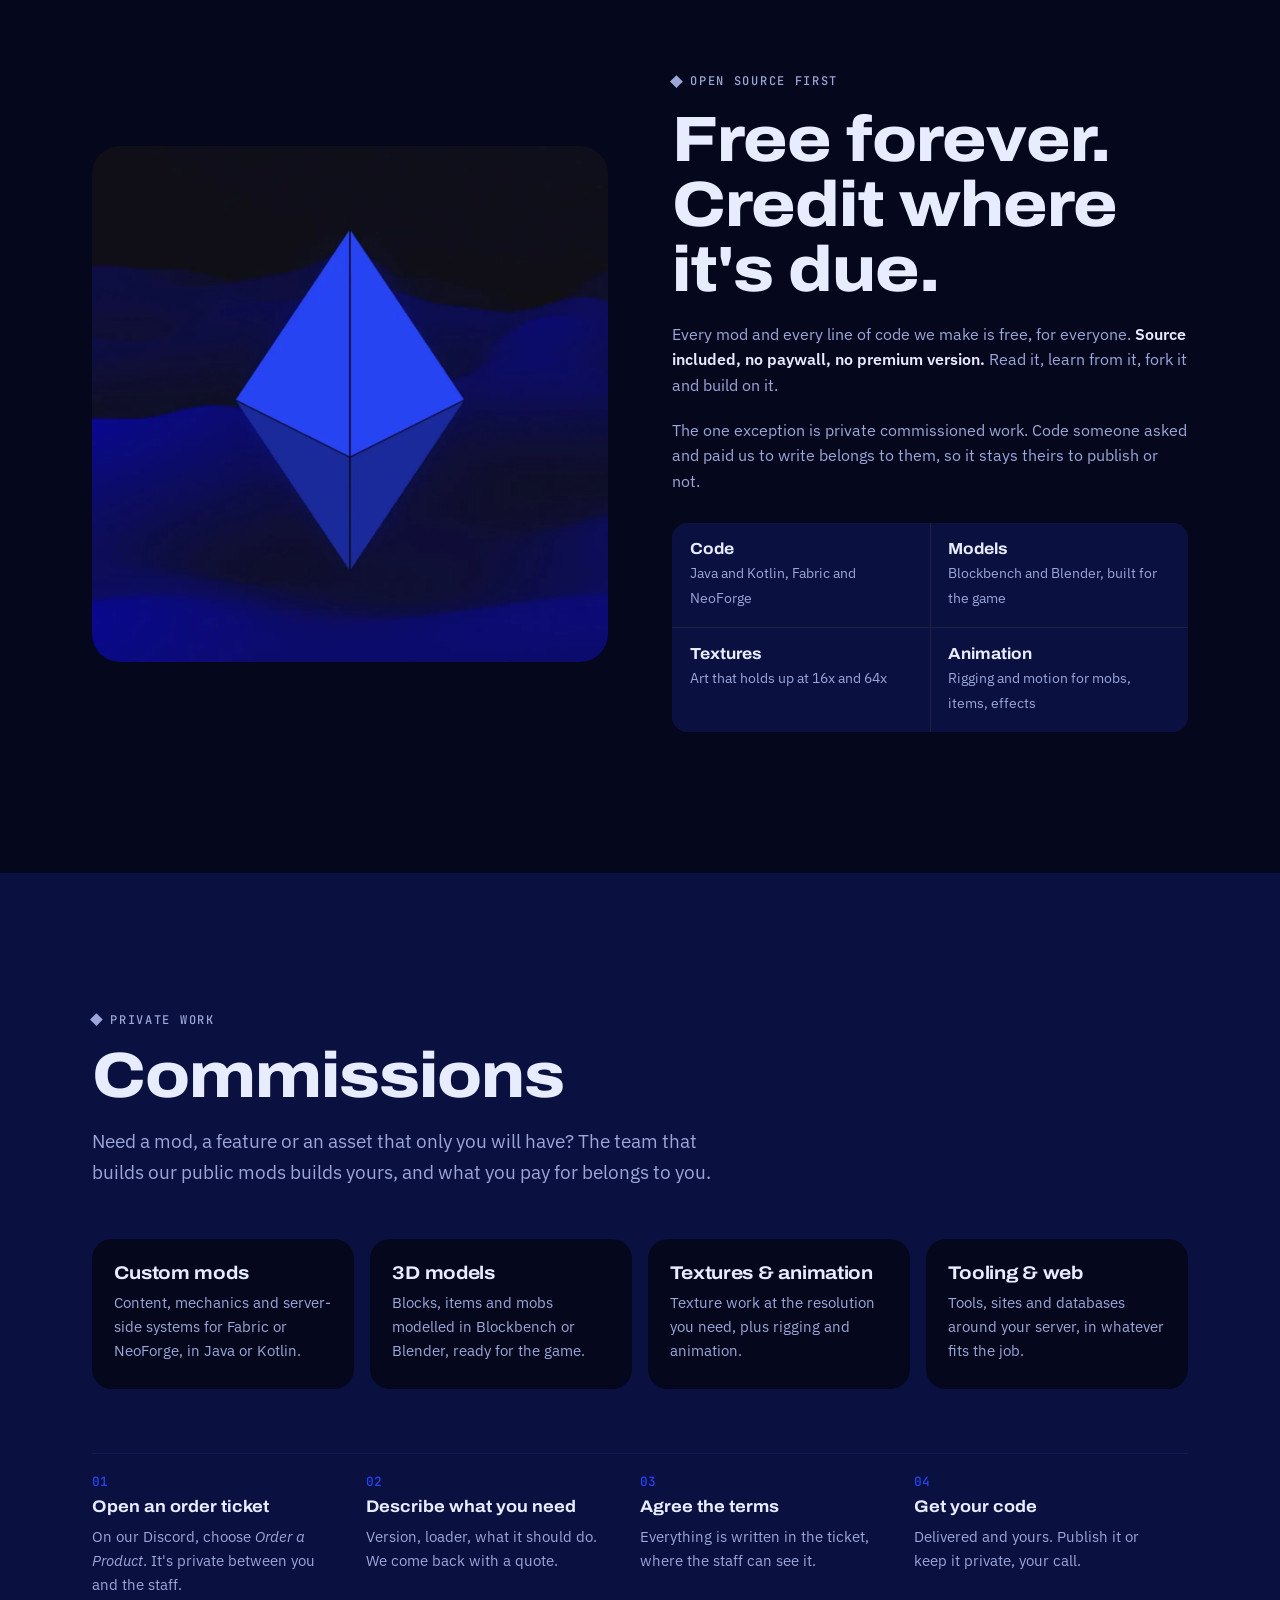
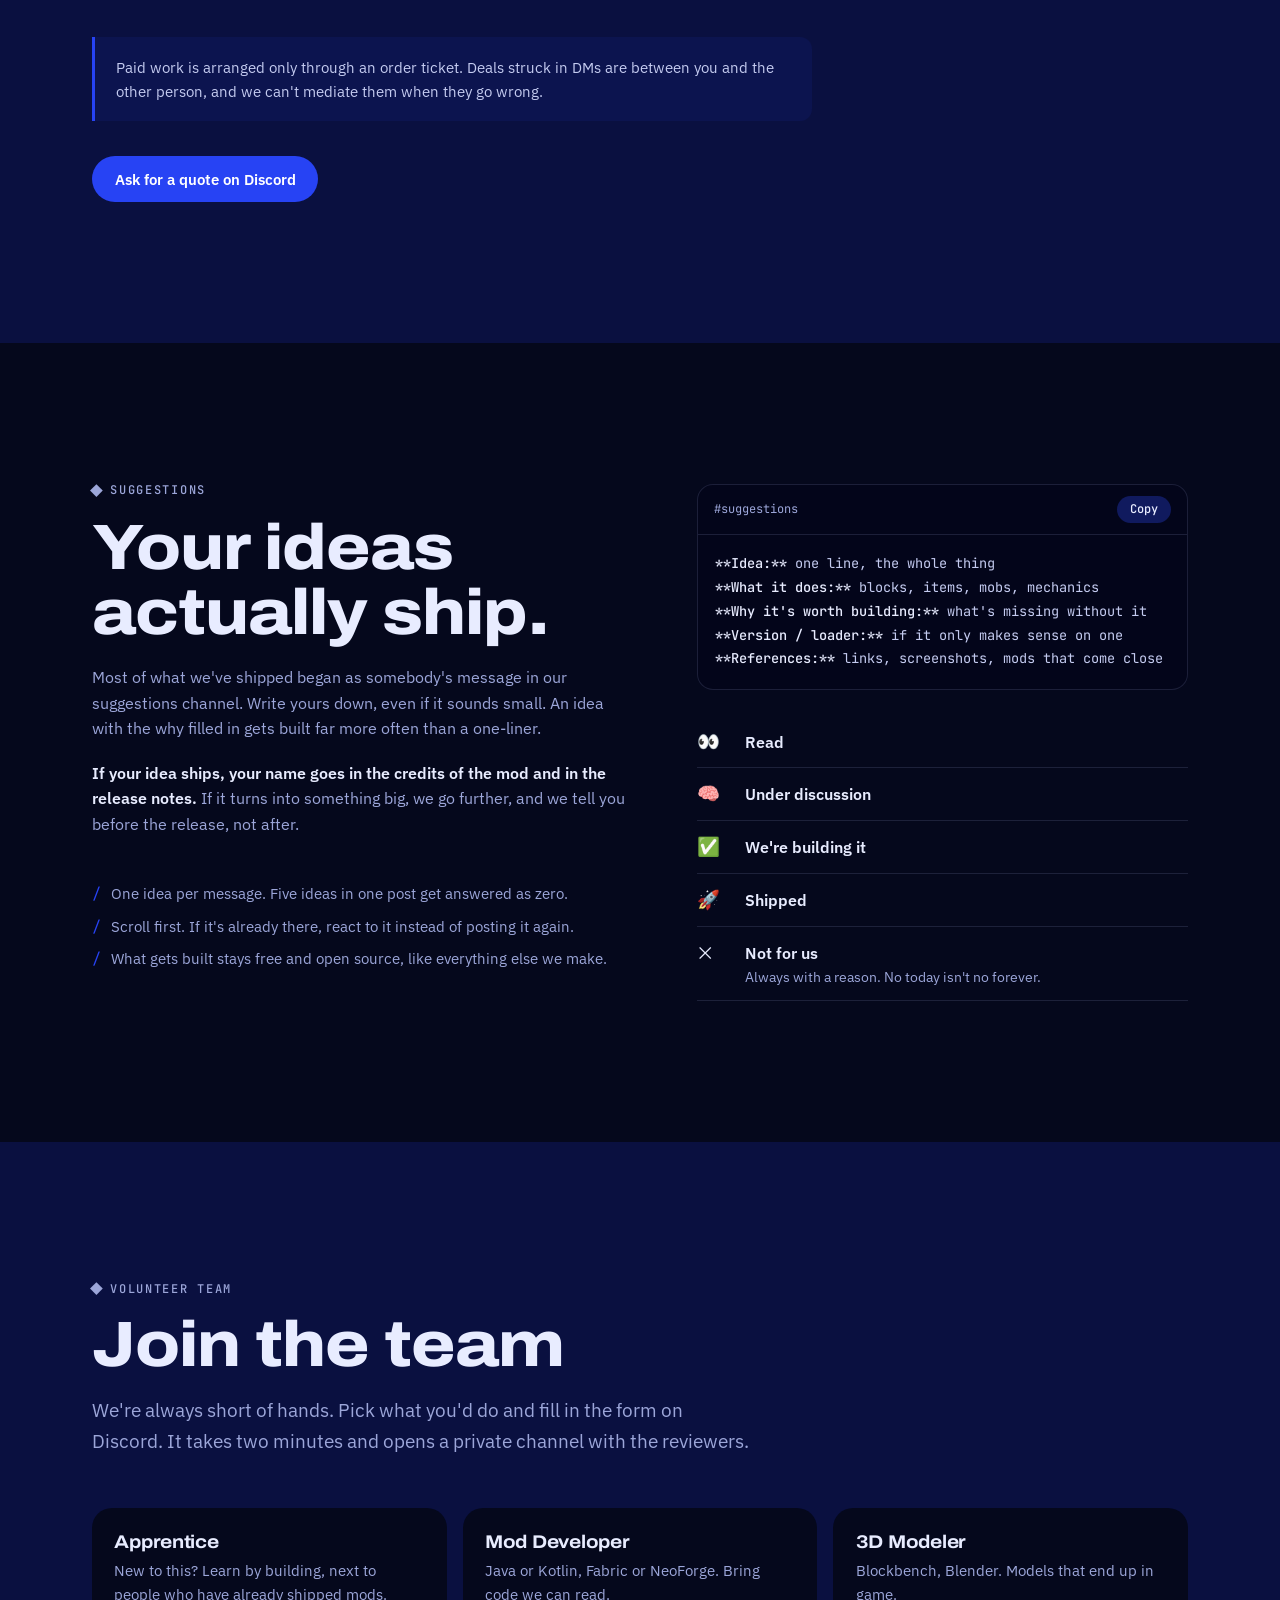
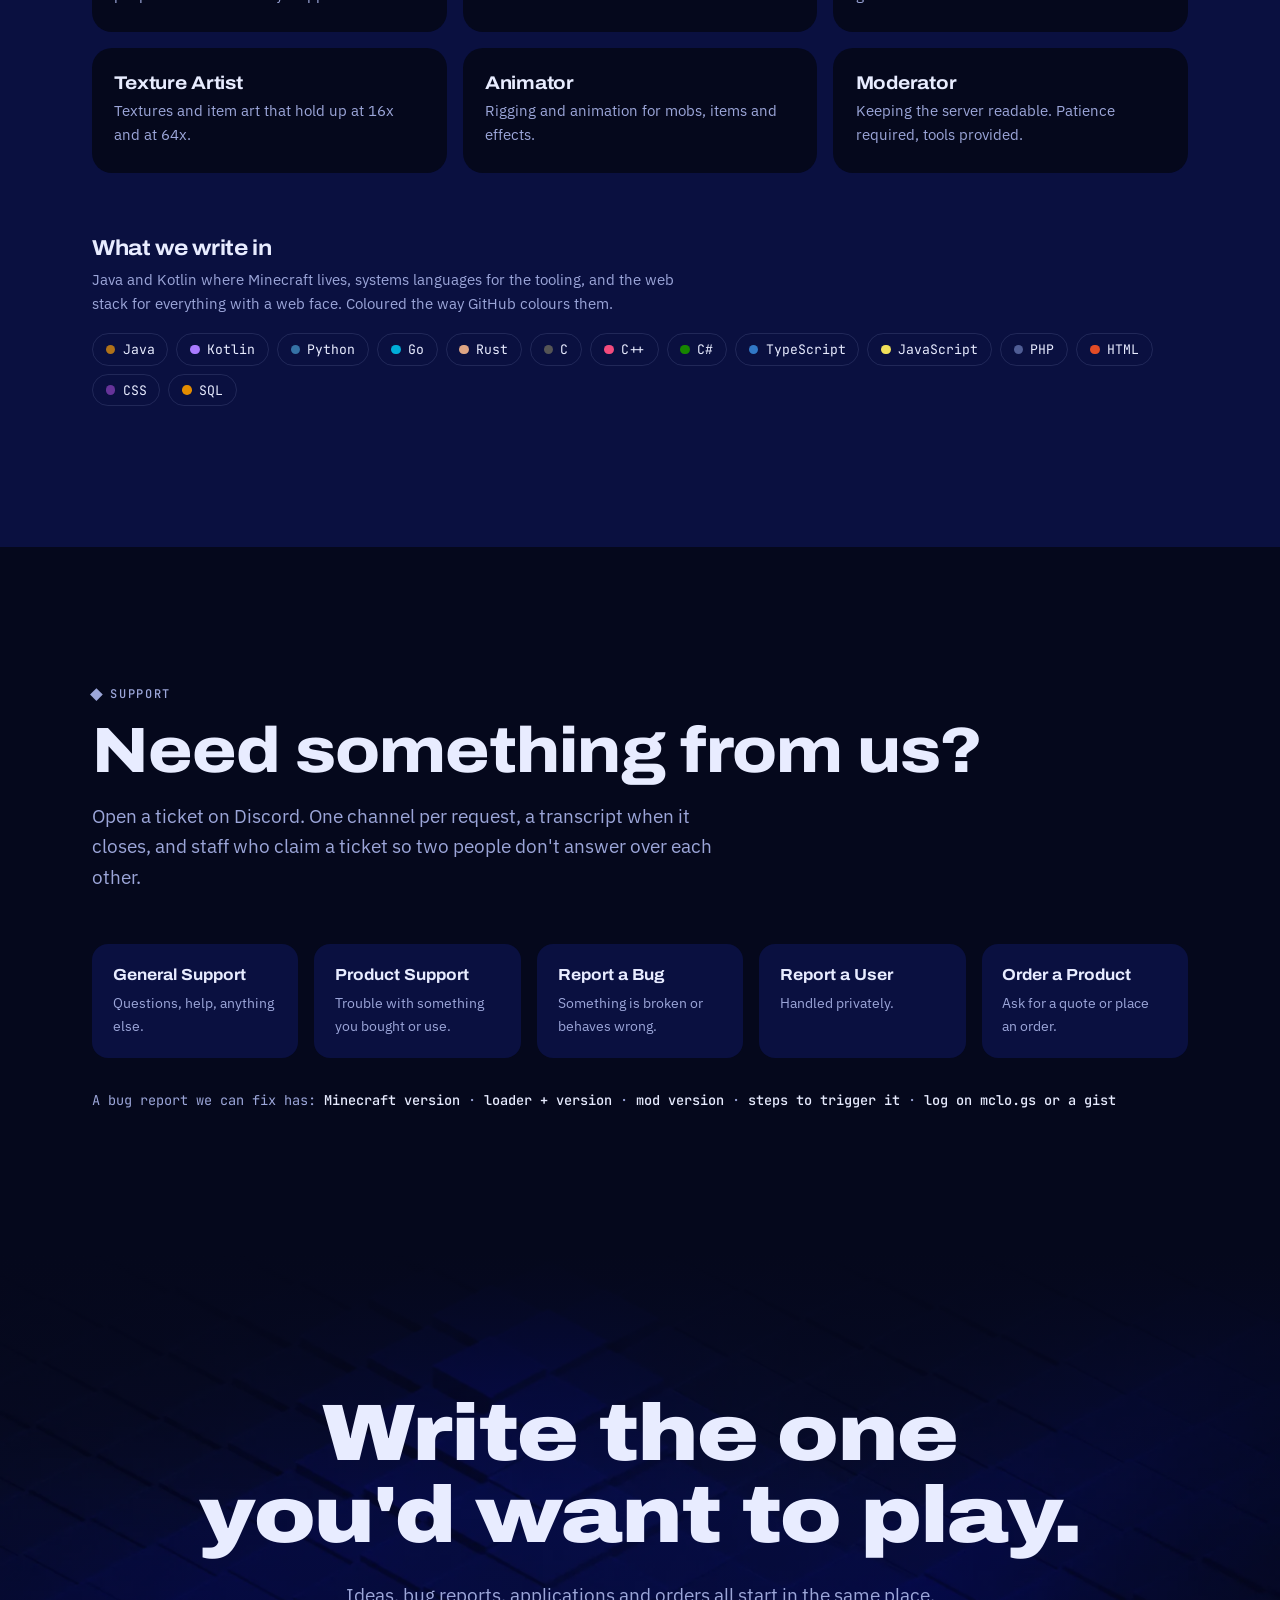
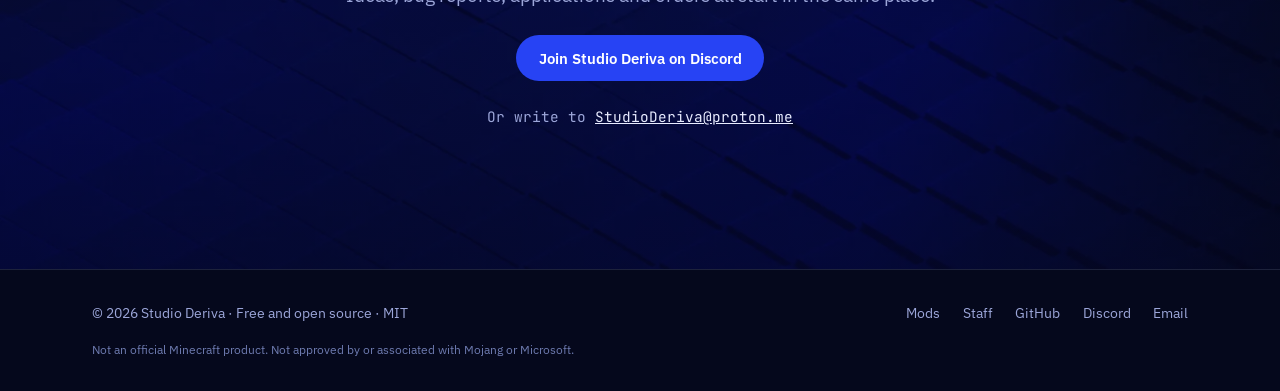
==== commit 5e0b3b34: "Real Italian pages in it/, canonical and hreflang on every page Search engines only saw the English " ====
--- a/index.html
+++ b/index.html
@@ -10,10 +10,17 @@
 <meta property="og:description" content="Minecraft mods. Free, open source, source included.">
 <meta property="og:type" content="website">
 <meta property="og:url" content="https://studio-deriva.github.io/">
+<meta property="og:site_name" content="Studio Deriva">
+<meta property="og:locale" content="en_US">
+<meta property="og:locale:alternate" content="it_IT">
 <meta property="og:image" content="https://studio-deriva.github.io/assets/og-banner.jpg">
 <meta name="twitter:card" content="summary_large_image">
 <meta name="theme-color" content="#05081C">
 <link rel="icon" href="assets/logo.svg" type="image/svg+xml">
+<link rel="canonical" href="https://studio-deriva.github.io/">
+<link rel="alternate" hreflang="en" href="https://studio-deriva.github.io/">
+<link rel="alternate" hreflang="it" href="https://studio-deriva.github.io/it/">
+<link rel="alternate" hreflang="x-default" href="https://studio-deriva.github.io/">
 <link rel="preconnect" href="https://fonts.googleapis.com">
 <link rel="preconnect" href="https://fonts.gstatic.com" crossorigin>
 <link rel="stylesheet" href="https://fonts.googleapis.com/css2?family=Archivo:wdth,wght@62..125,400..900&family=IBM+Plex+Sans:wght@400;500;600&family=JetBrains+Mono:wght@400;500&display=swap">
@@ -433,7 +440,7 @@
   </div>
 </footer>
 
-<script src="assets/i18n.js?v=202610161900"></script>
+<script src="assets/i18n.js?v=202610190900"></script>
 <script src="assets/site.js?v=202610161900"></script>
 <script src="assets/field.js?v=202610181200"></script>
 </body>
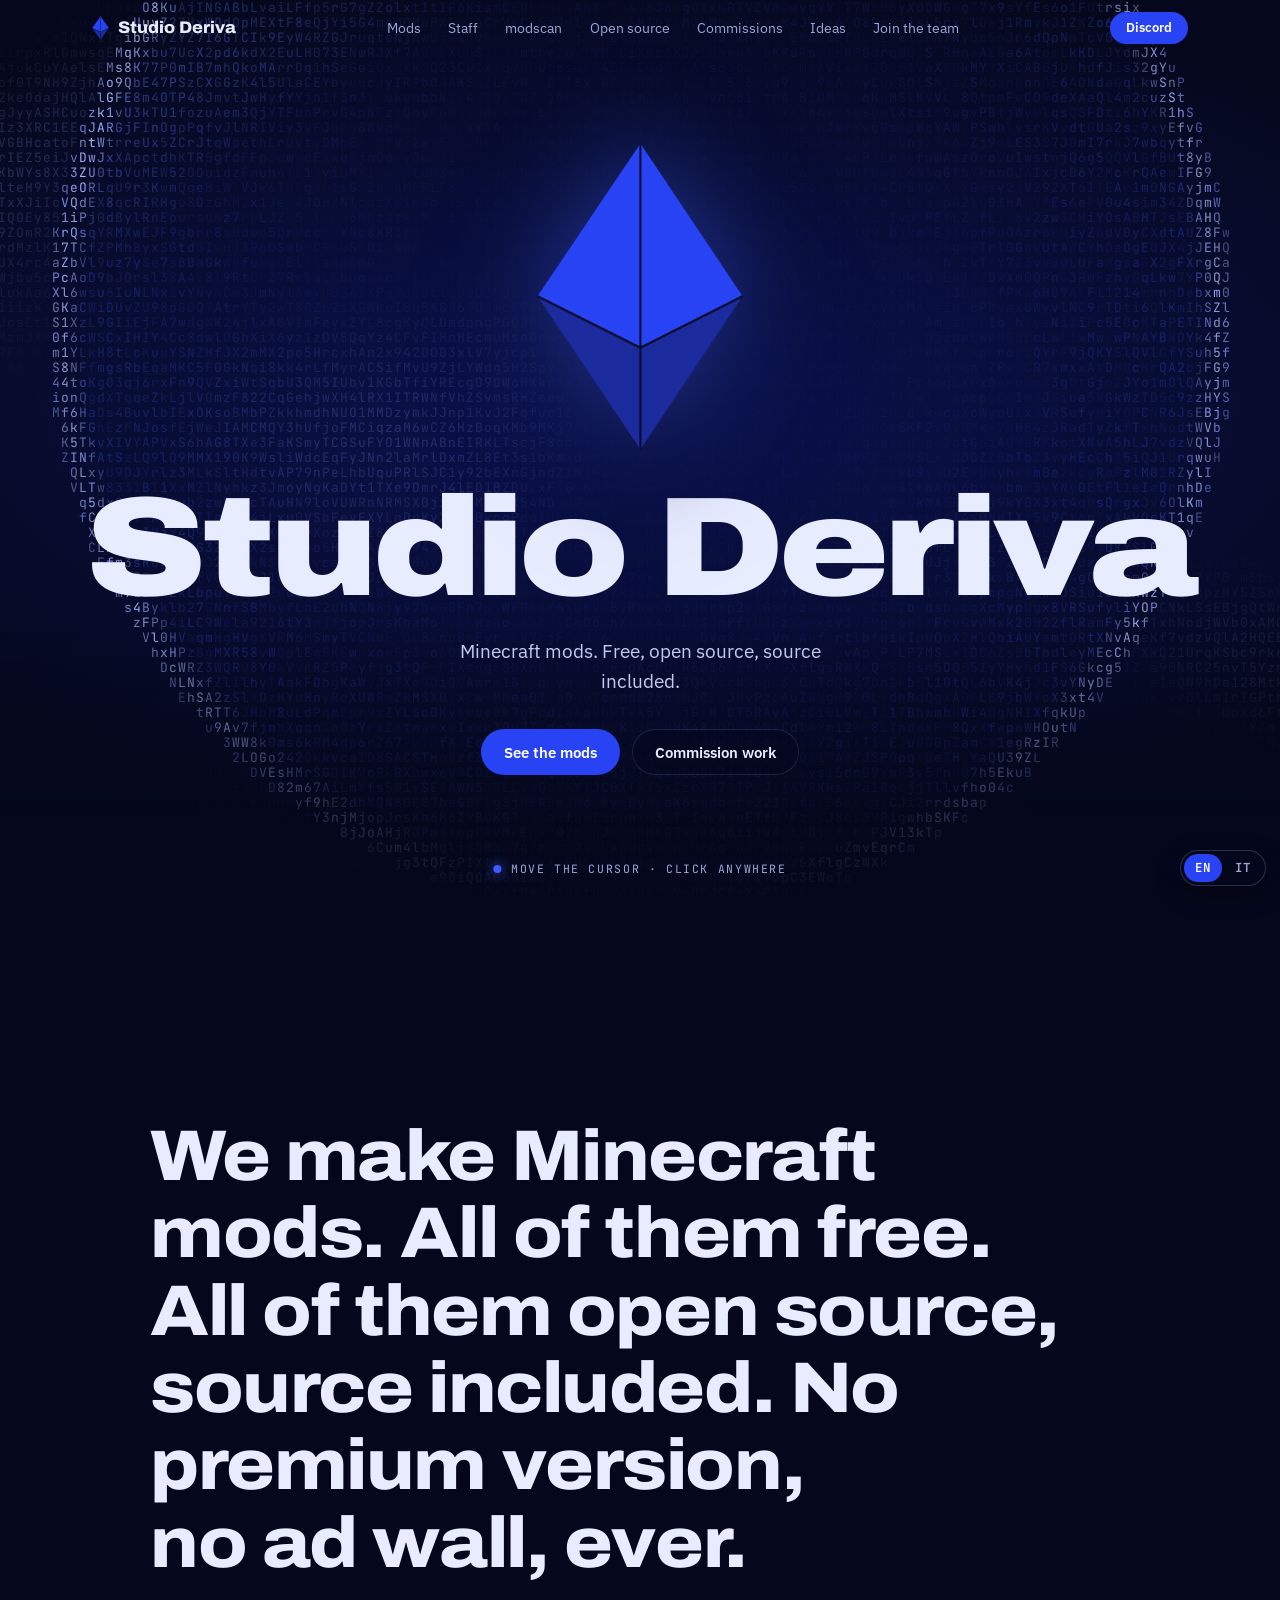
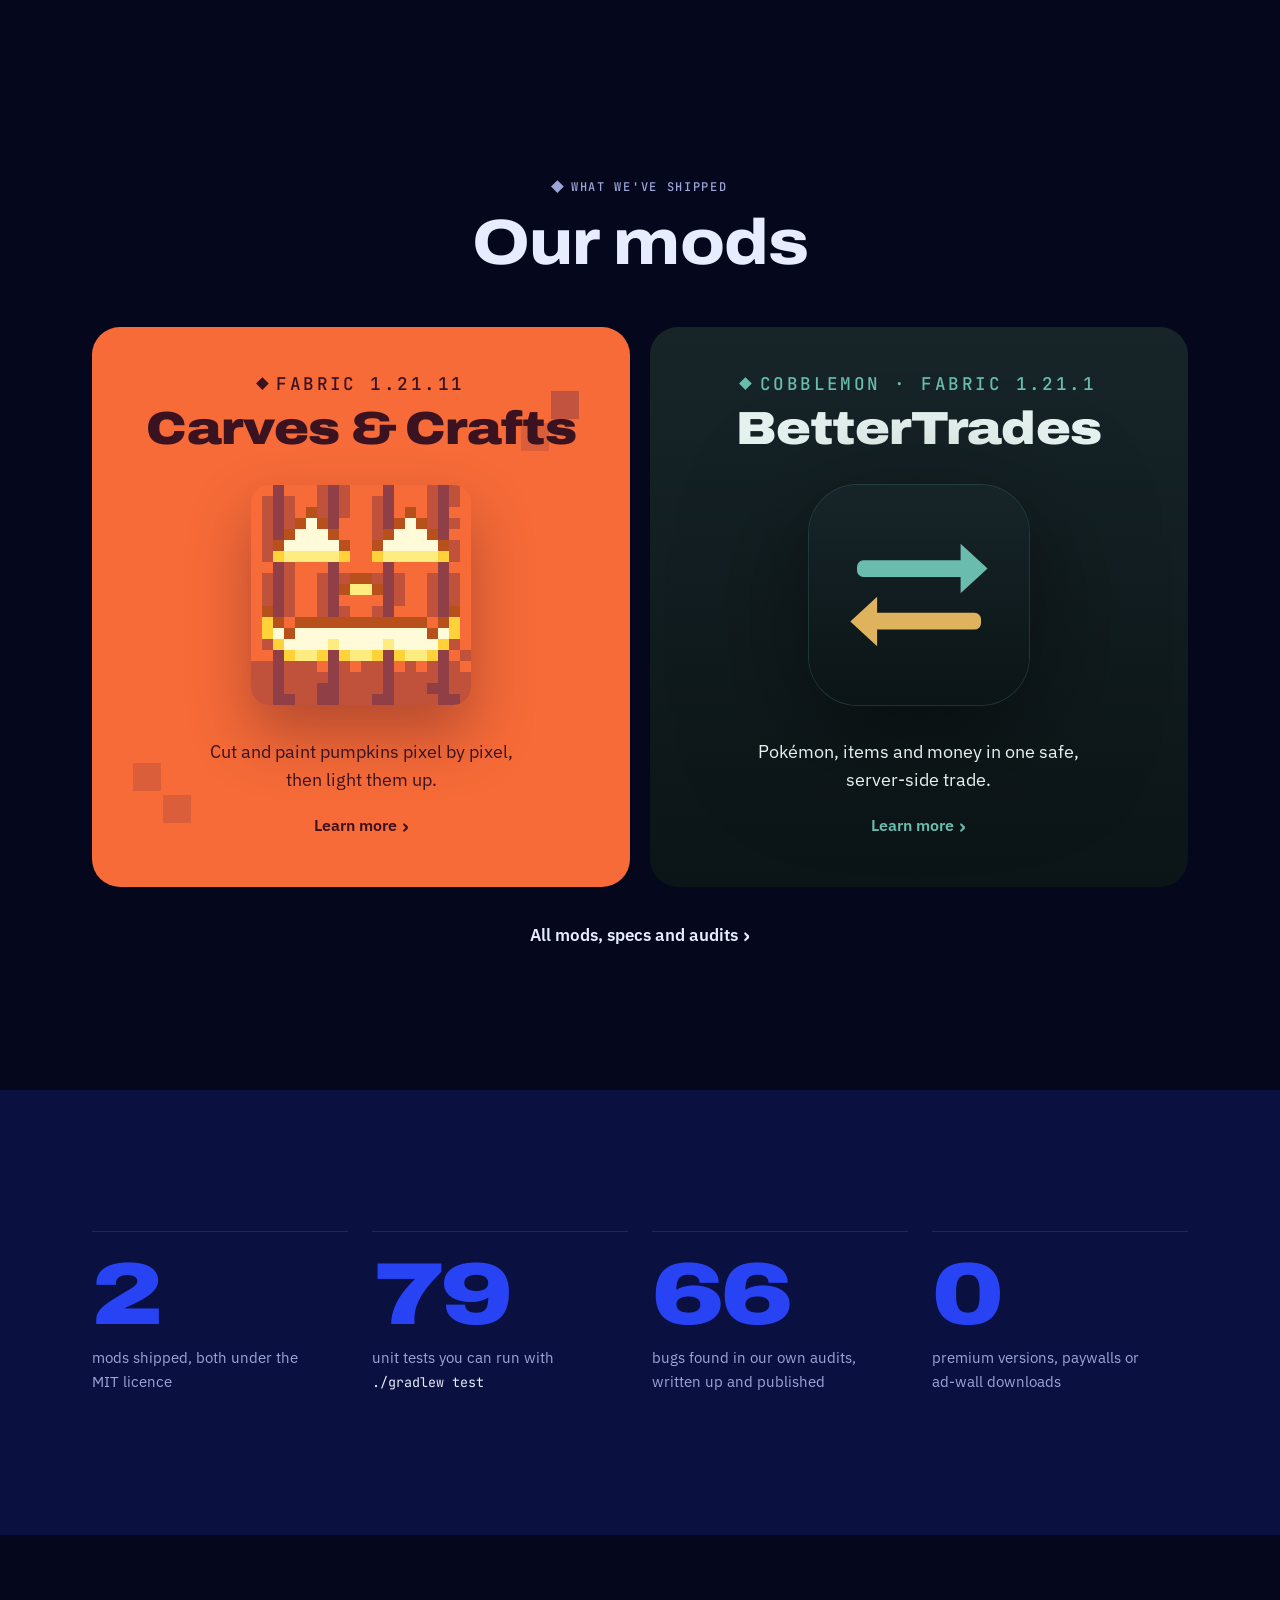
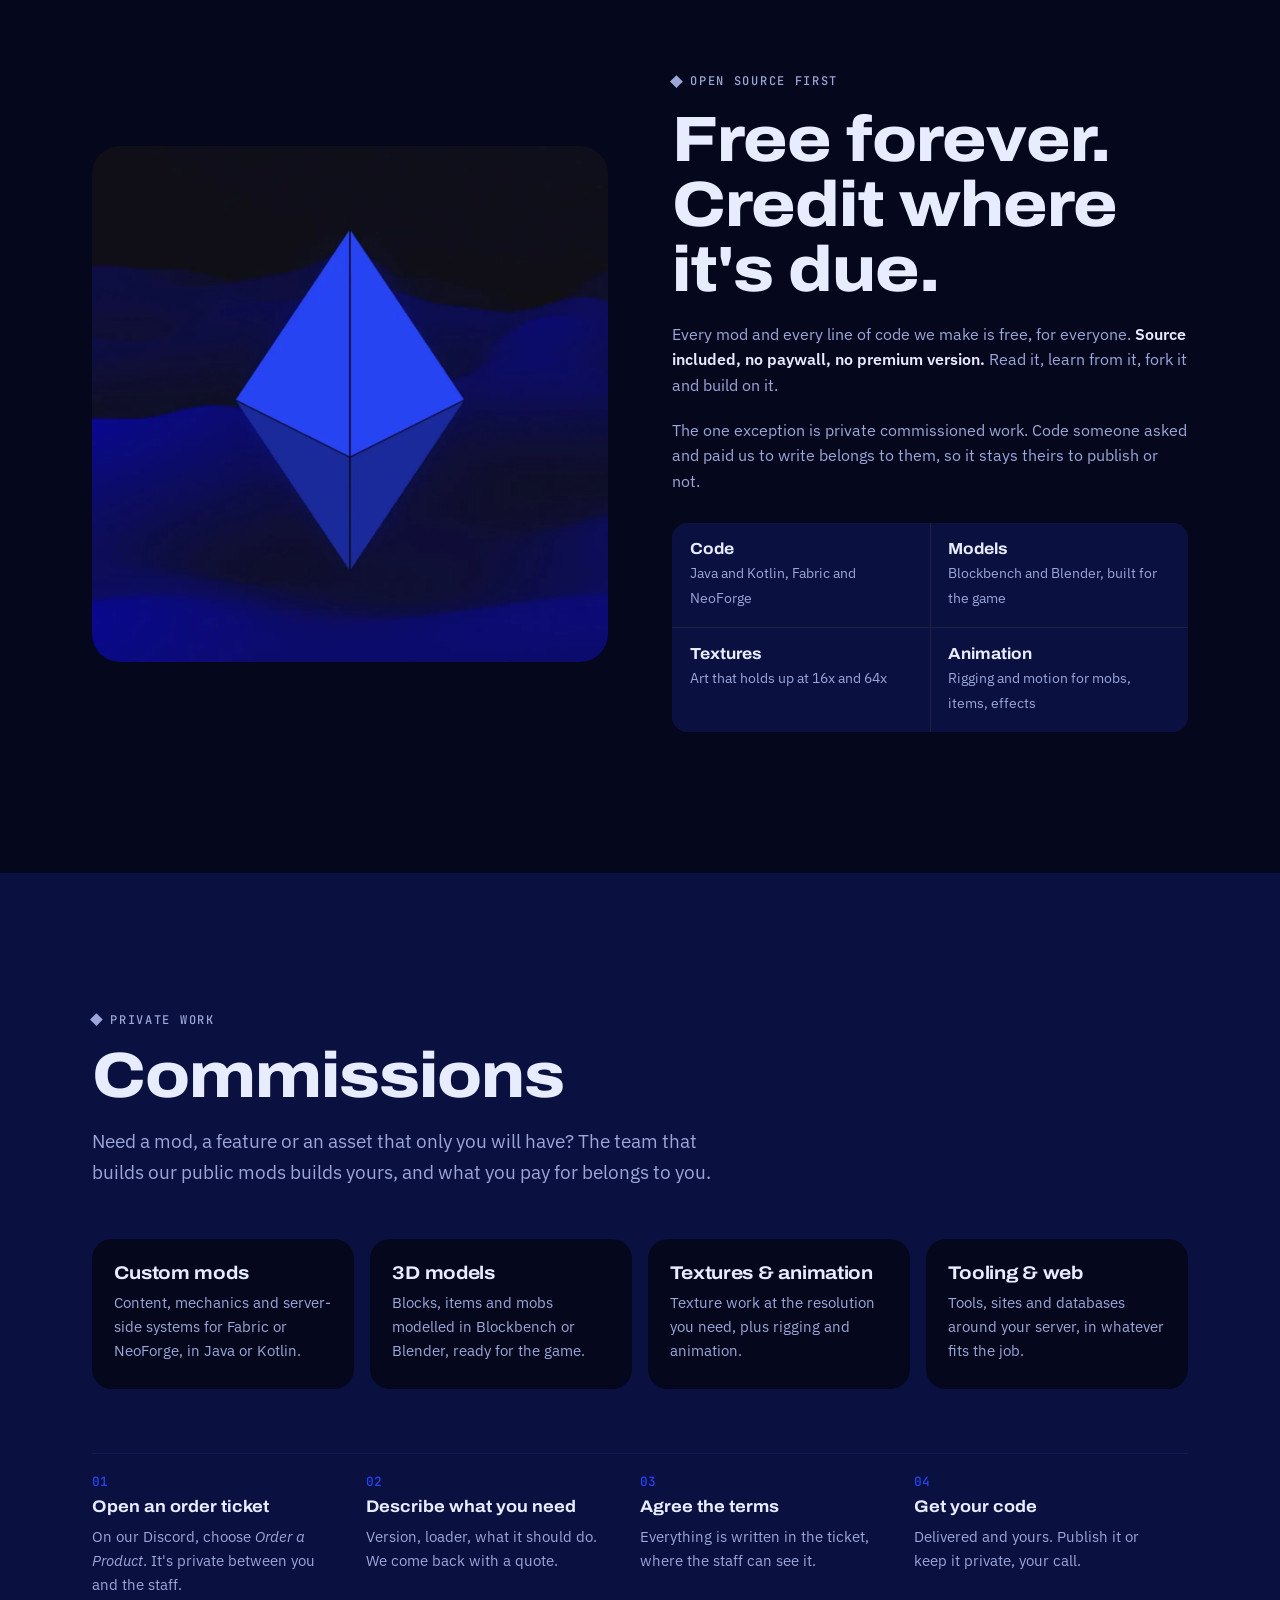
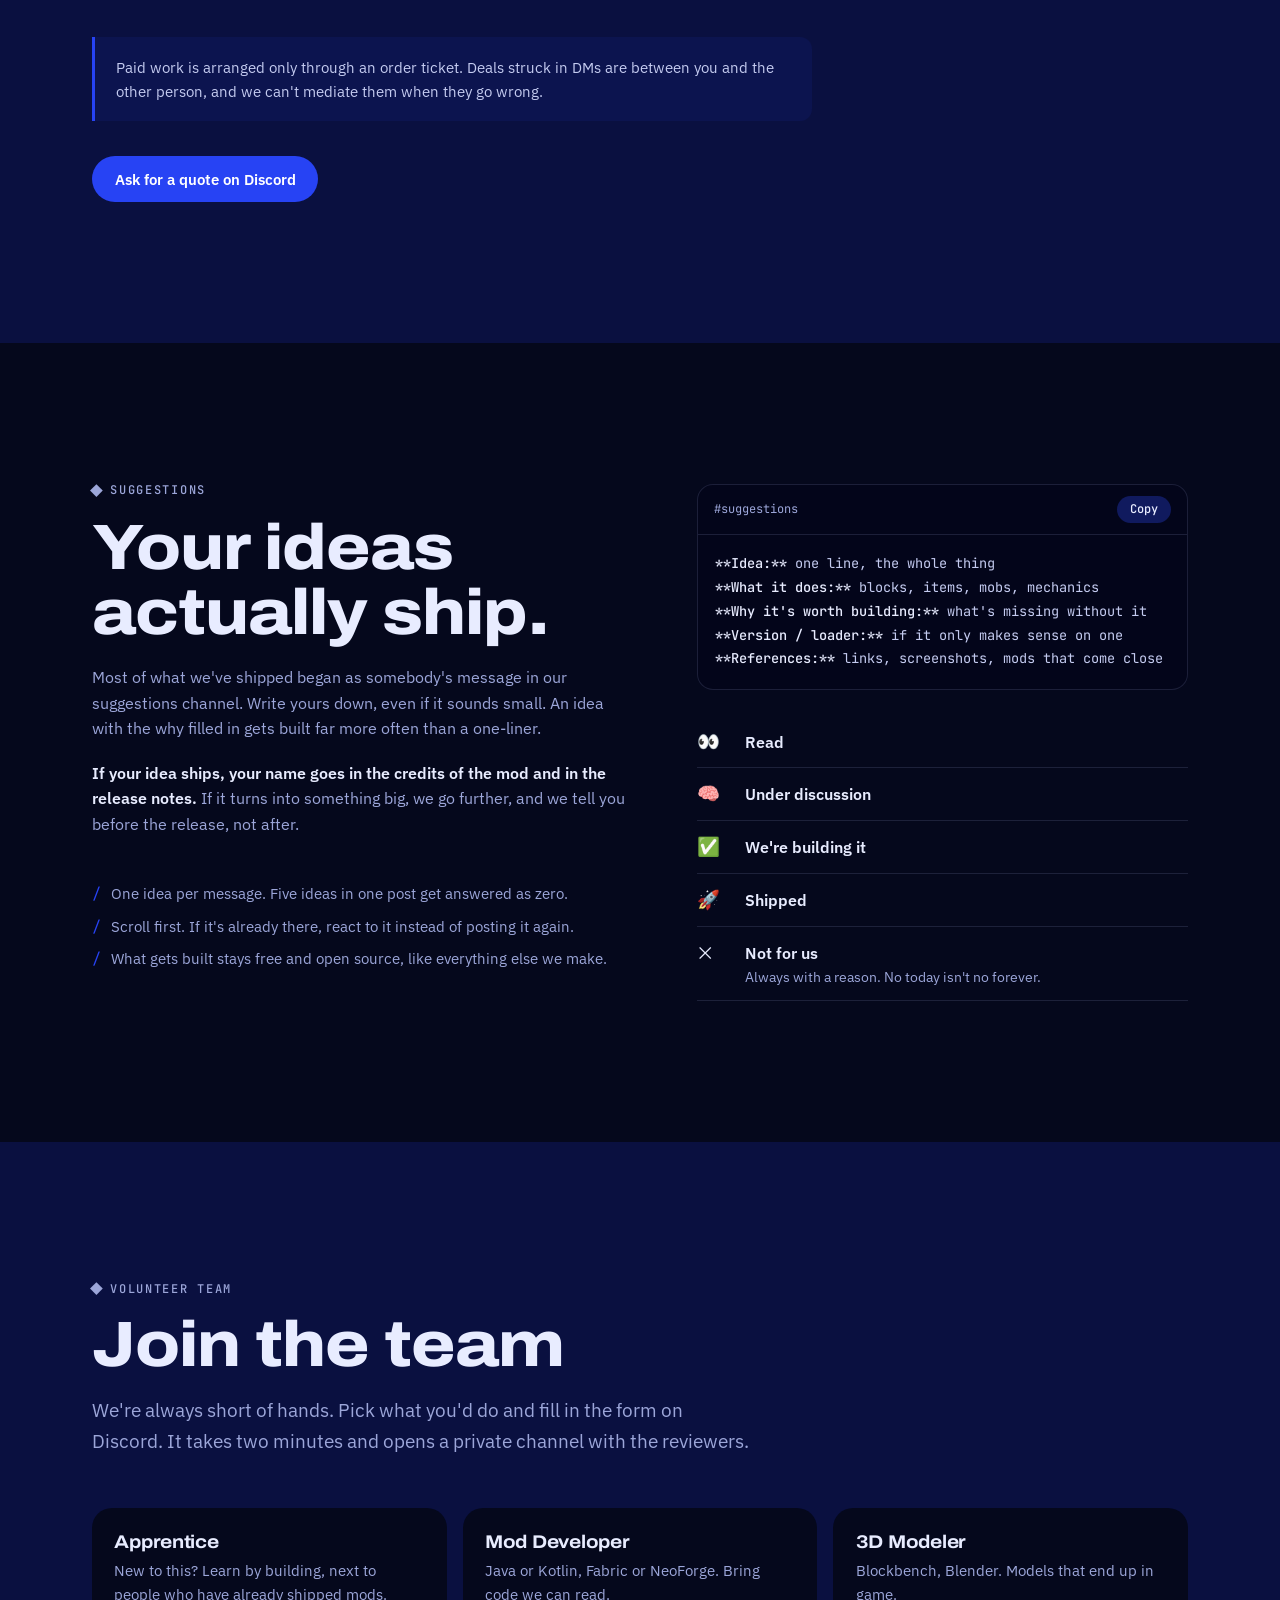
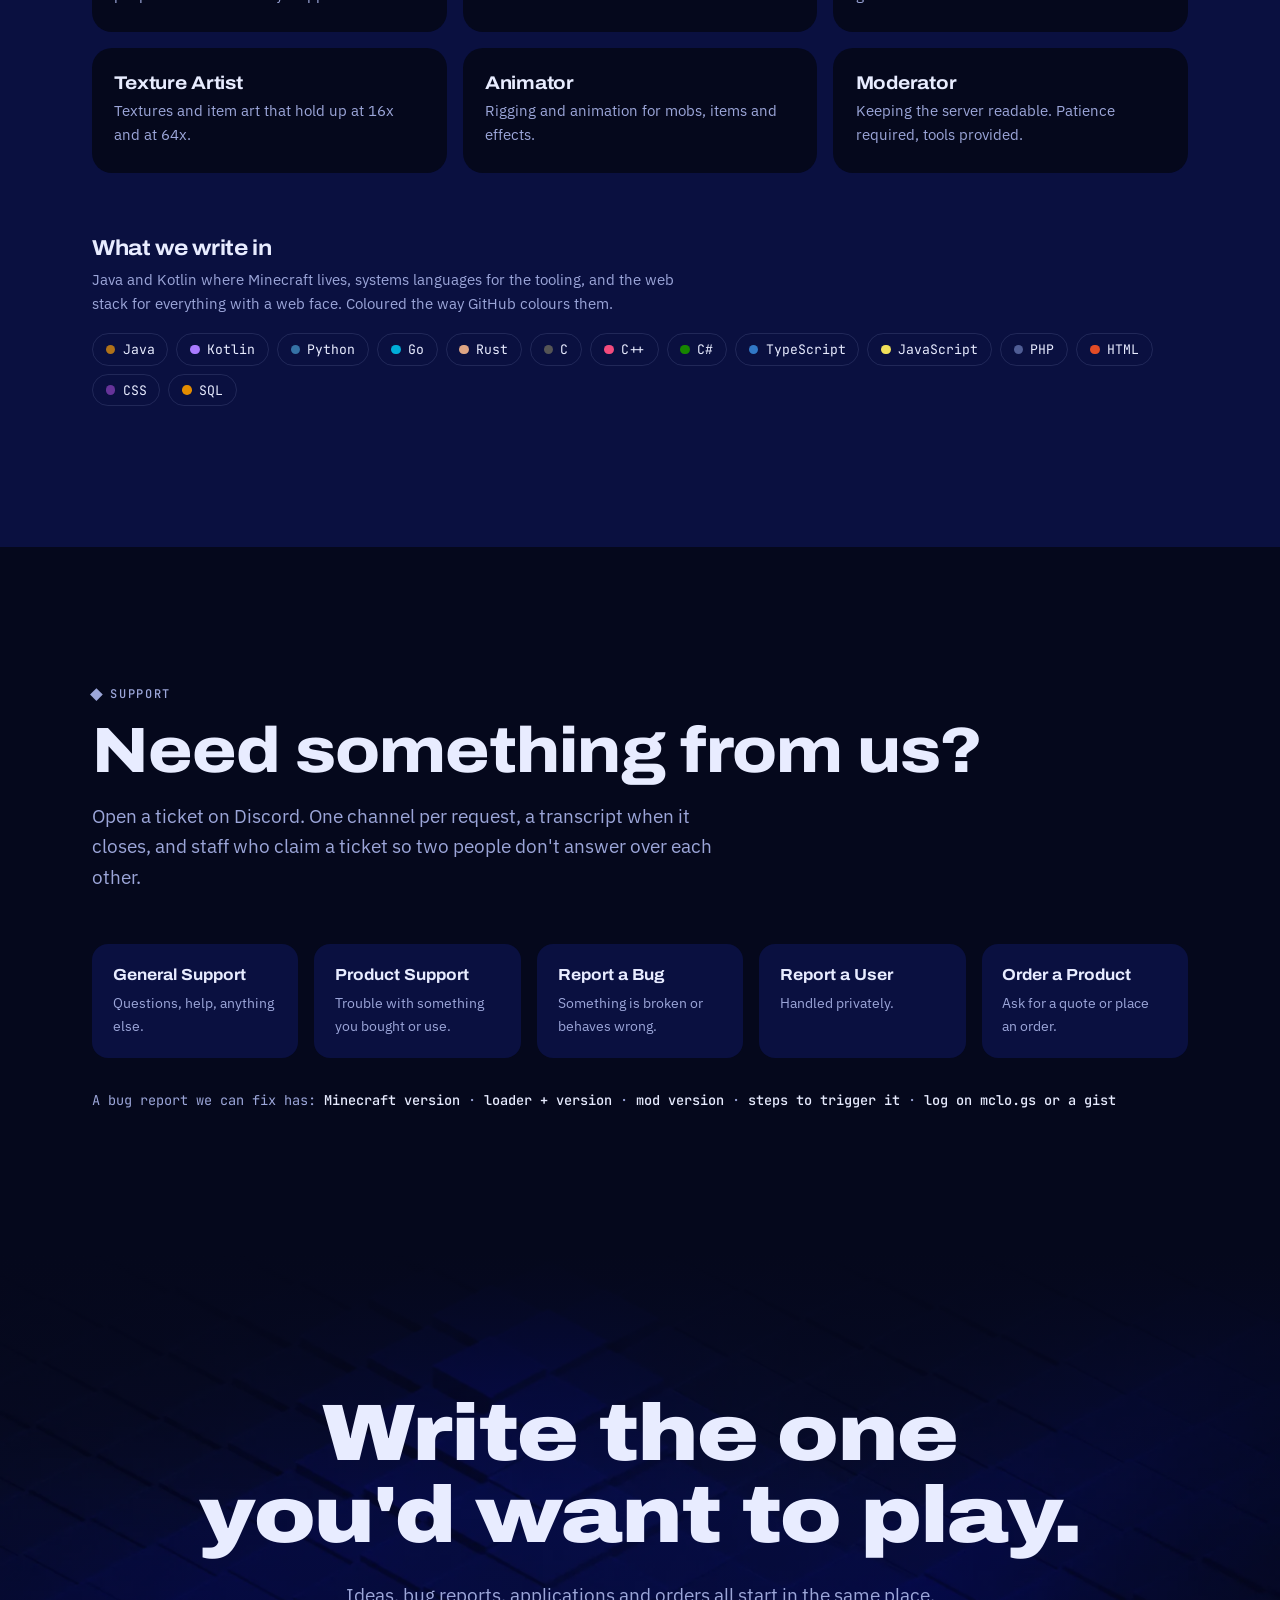
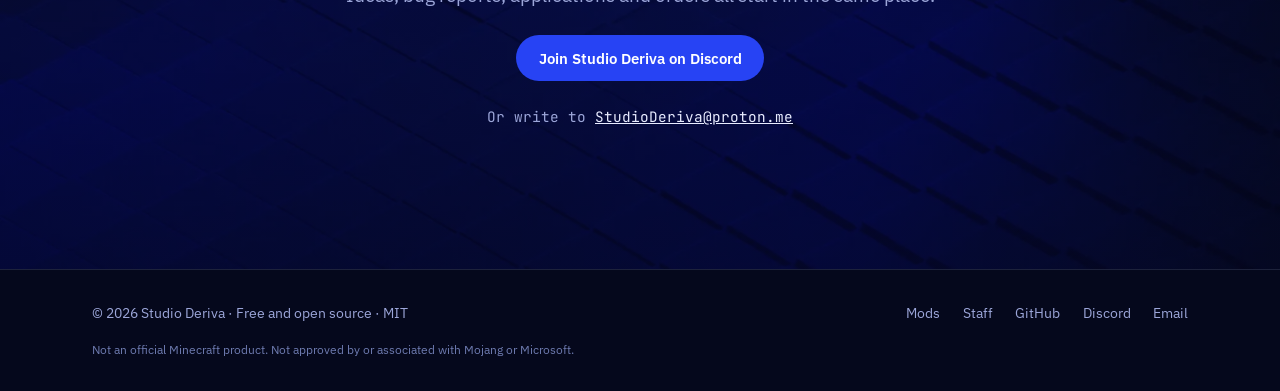
==== commit c1487948: "Add the modscan page and its header tab modscan.html (and its Italian copy) introduces the app like " ====
--- a/index.html
+++ b/index.html
@@ -212,6 +212,7 @@
     <ul class="nav-links">
       <li><a href="mods.html">Mods</a></li>
       <li><a href="staff.html">Staff</a></li>
+      <li><a href="modscan.html">modscan</a></li>
       <li><a href="#open-source">Open source</a></li>
       <li><a href="#commissions">Commissions</a></li>
       <li><a href="#ideas">Ideas</a></li>
@@ -440,7 +441,7 @@
   </div>
 </footer>
 
-<script src="assets/i18n.js?v=202610190900"></script>
+<script src="assets/i18n.js?v=202611161200"></script>
 <script src="assets/site.js?v=202610161900"></script>
 <script src="assets/field.js?v=202610181200"></script>
 </body>
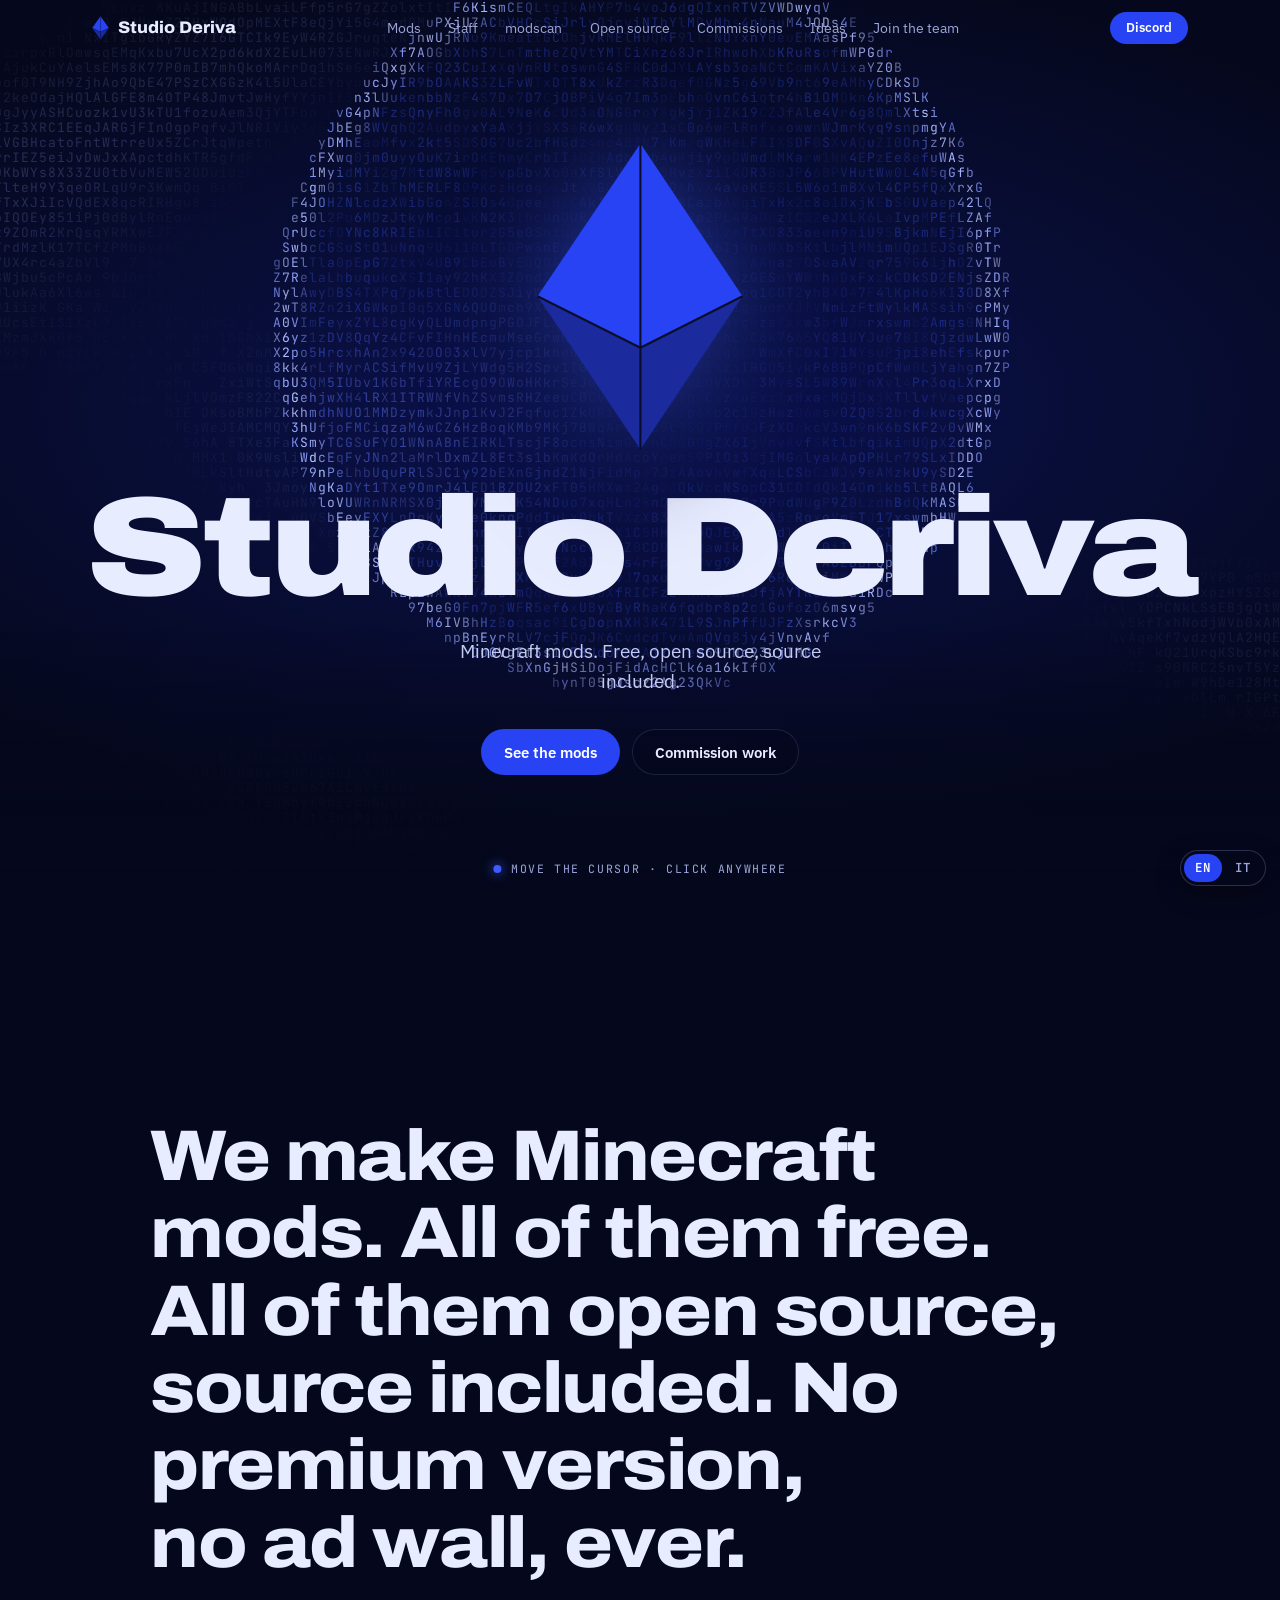
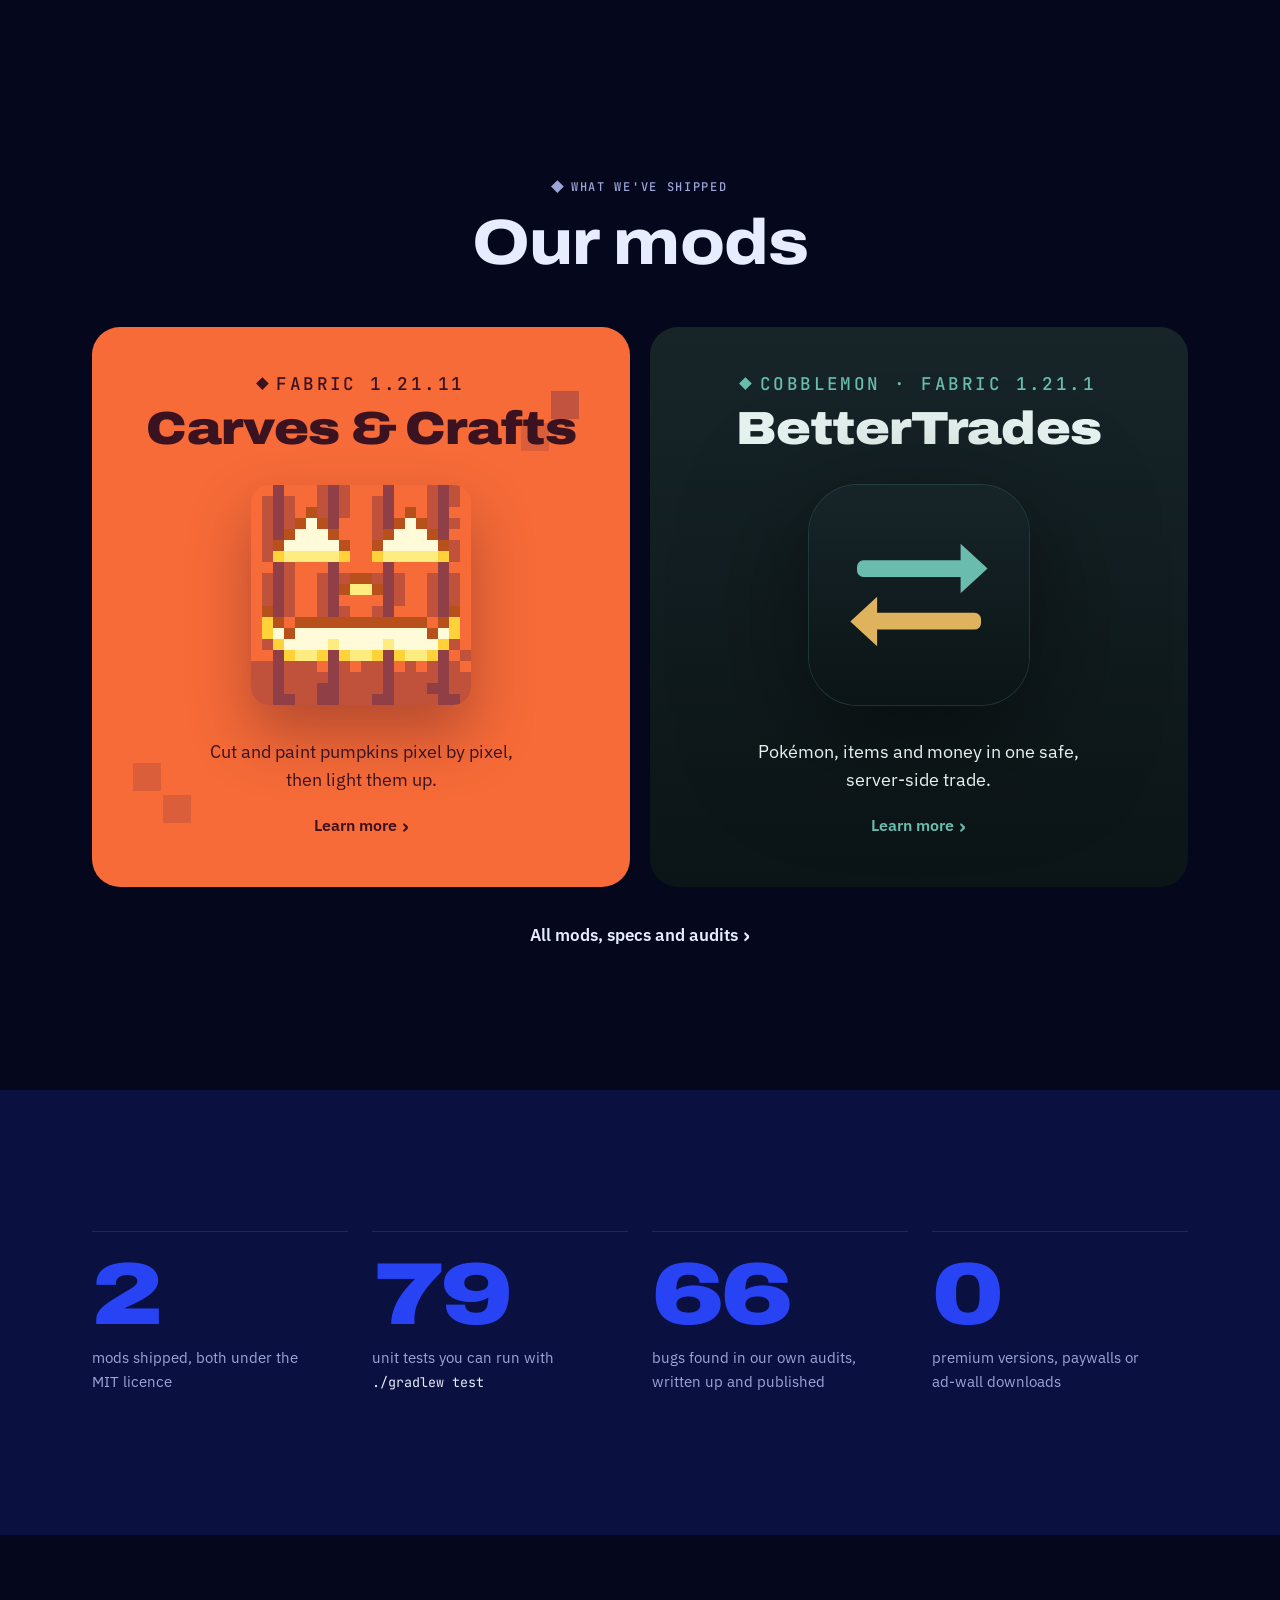
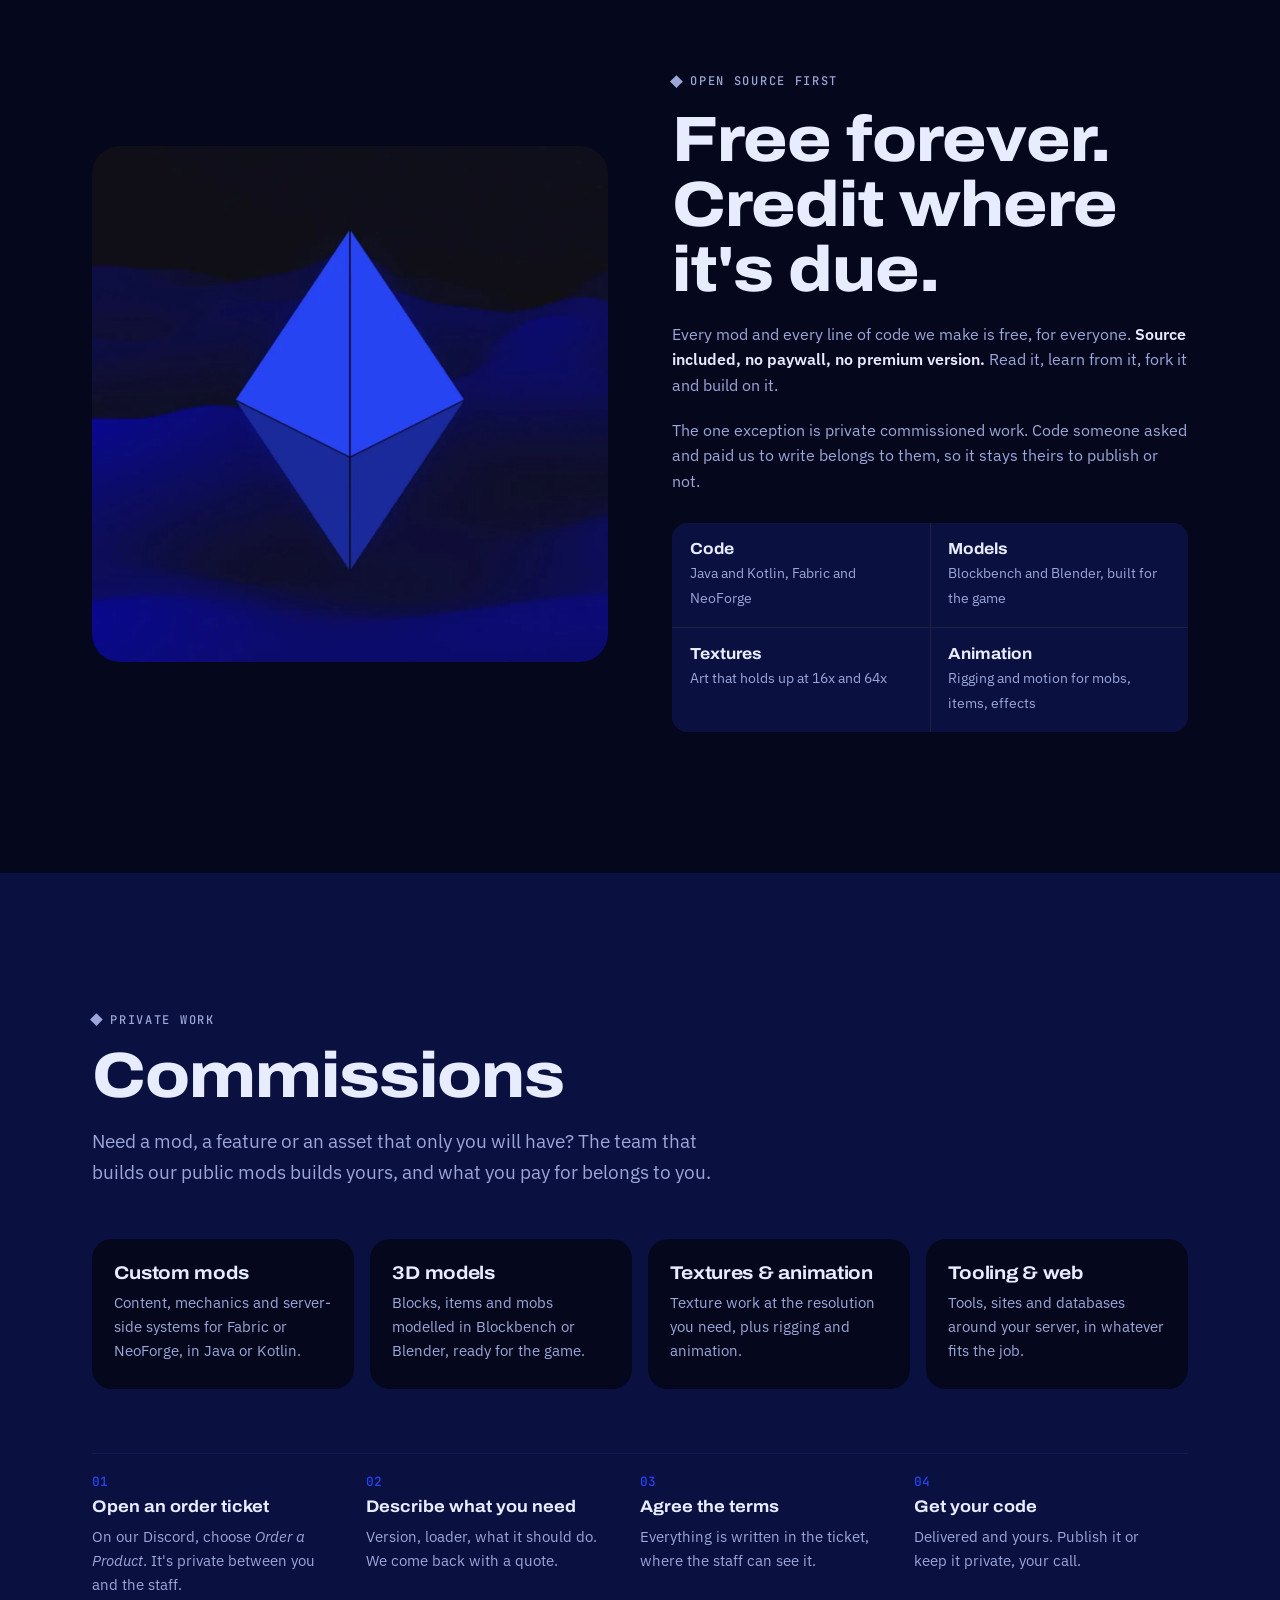
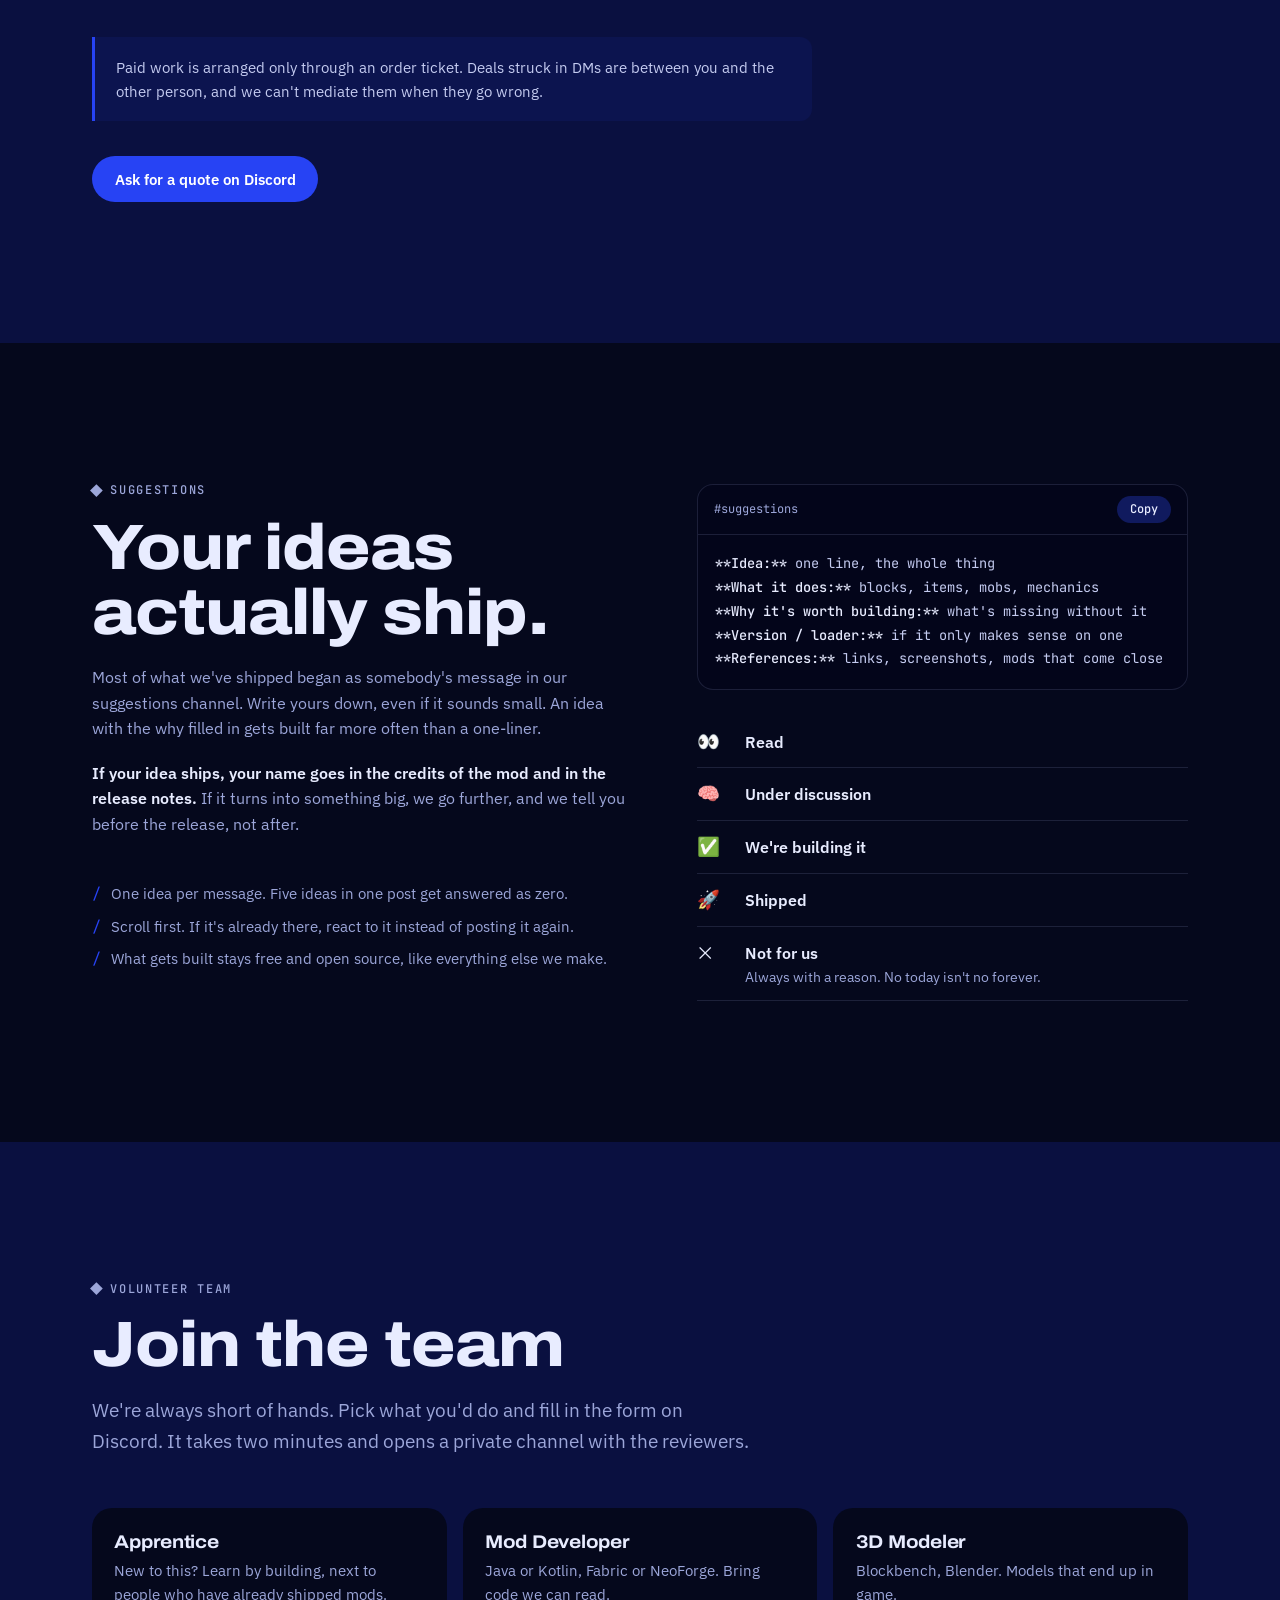
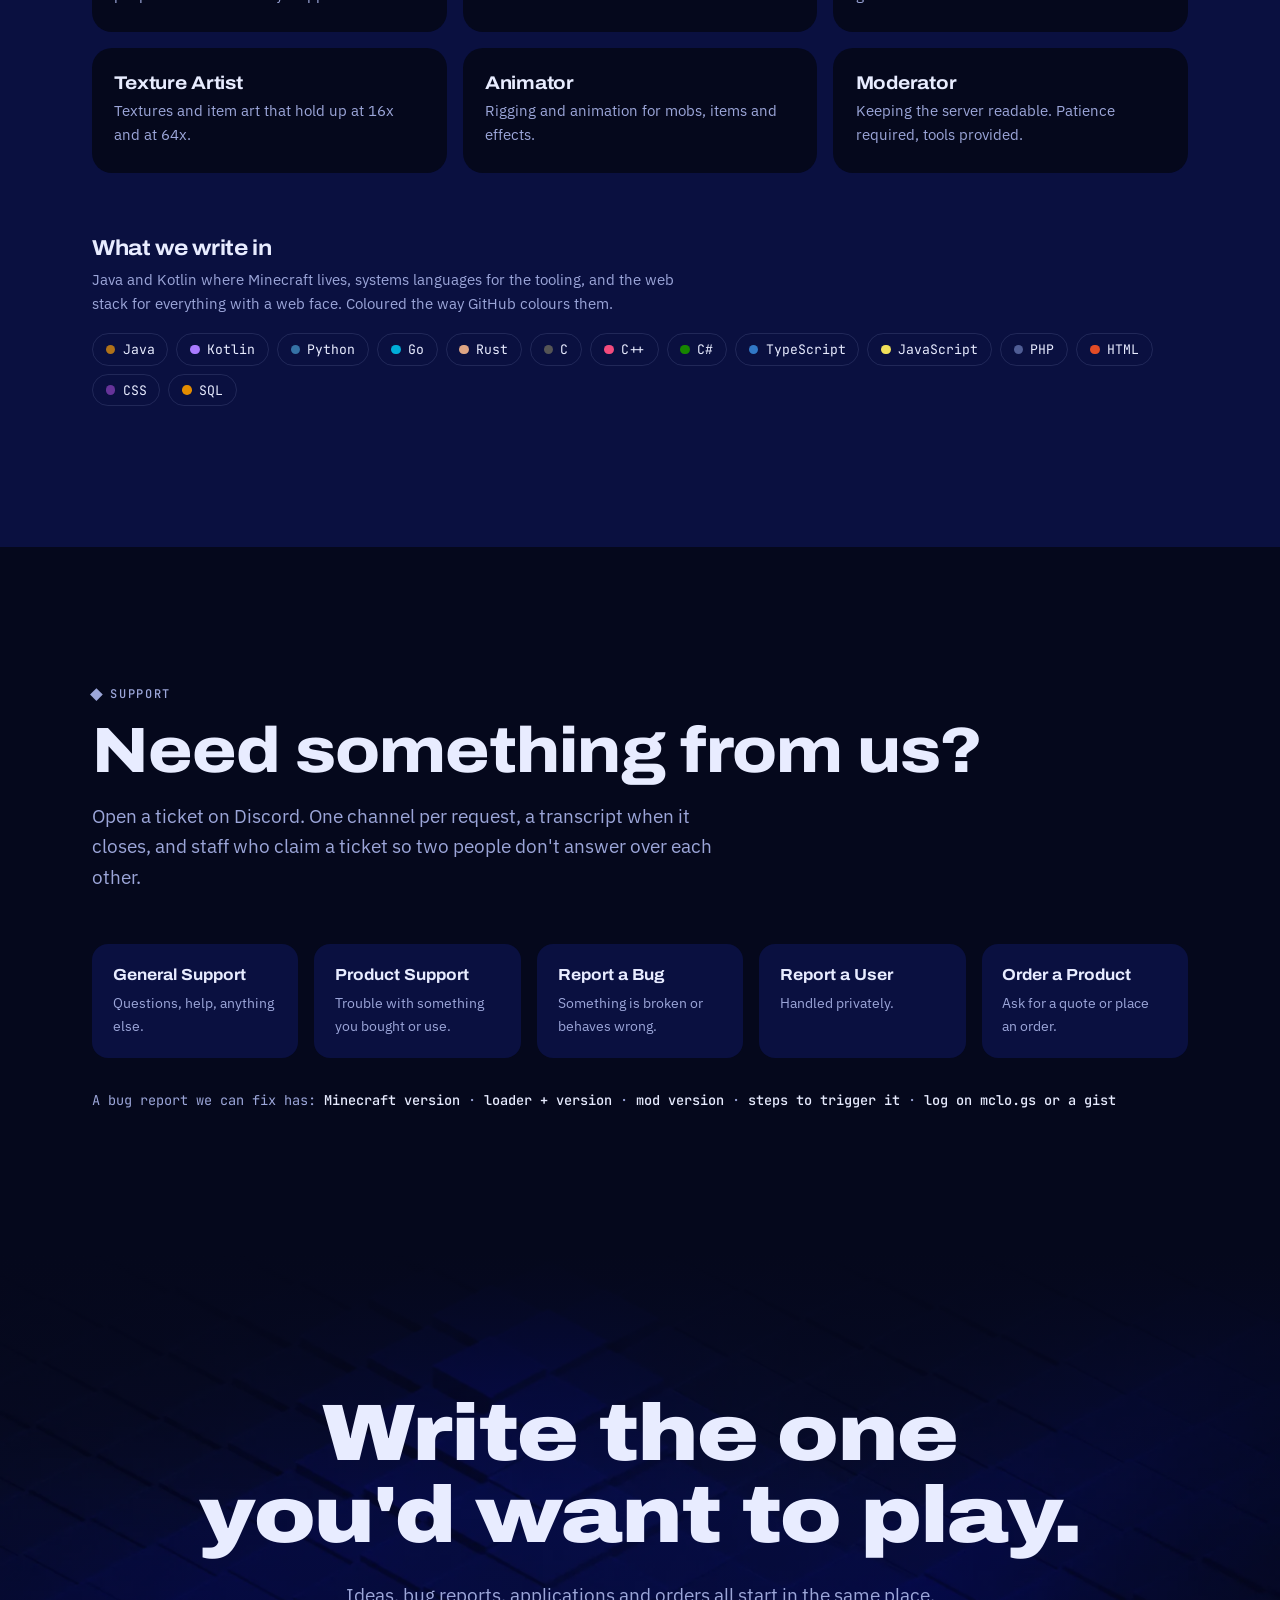
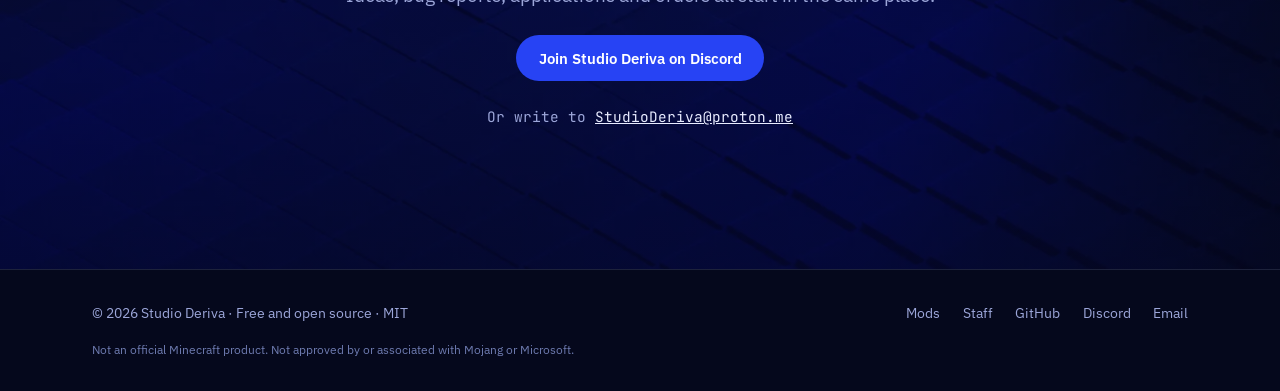
==== commit 9b521197: "Add the DeepDive tags to the modscan tags page Seven tags reported by a DeepDive scan (desktop app 1" ====
--- a/index.html
+++ b/index.html
@@ -441,7 +441,7 @@
   </div>
 </footer>
 
-<script src="assets/i18n.js?v=202611161200"></script>
+<script src="assets/i18n.js?v=202611162300"></script>
 <script src="assets/site.js?v=202610161900"></script>
 <script src="assets/field.js?v=202610181200"></script>
 </body>
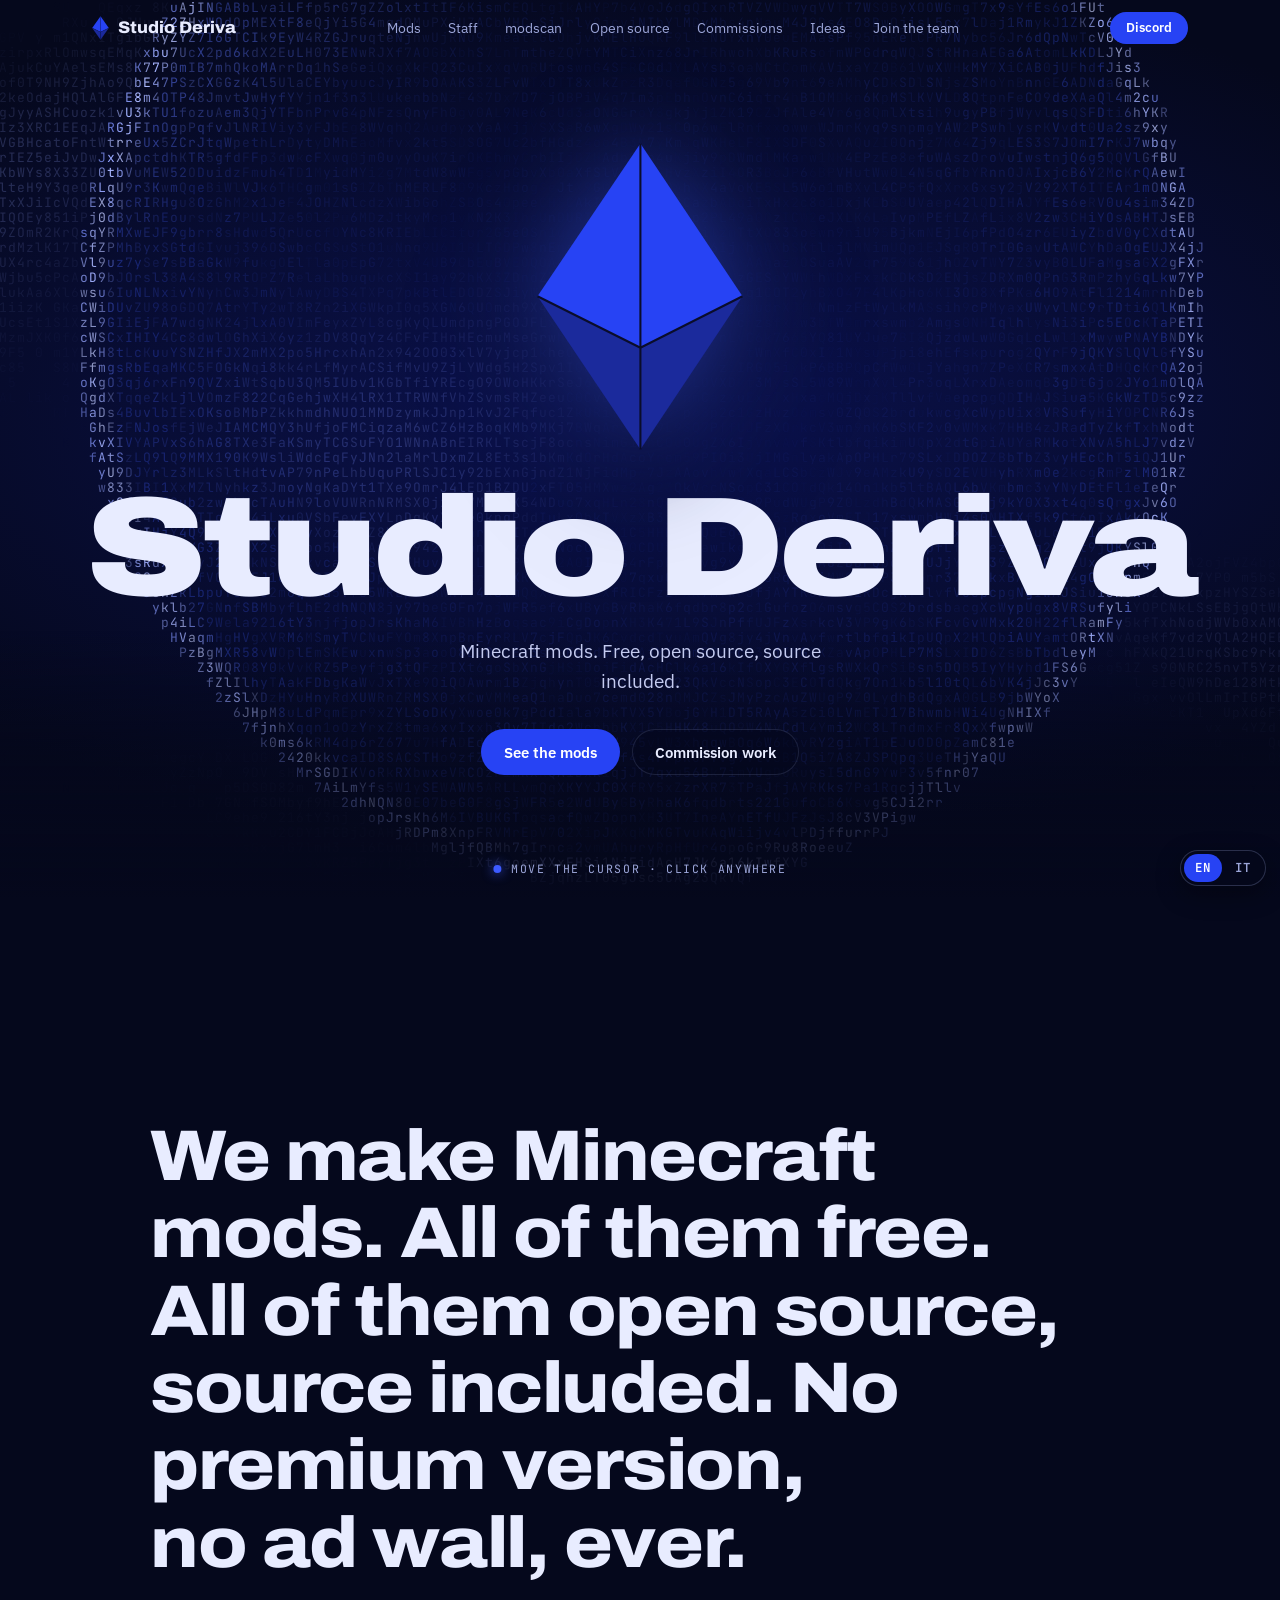
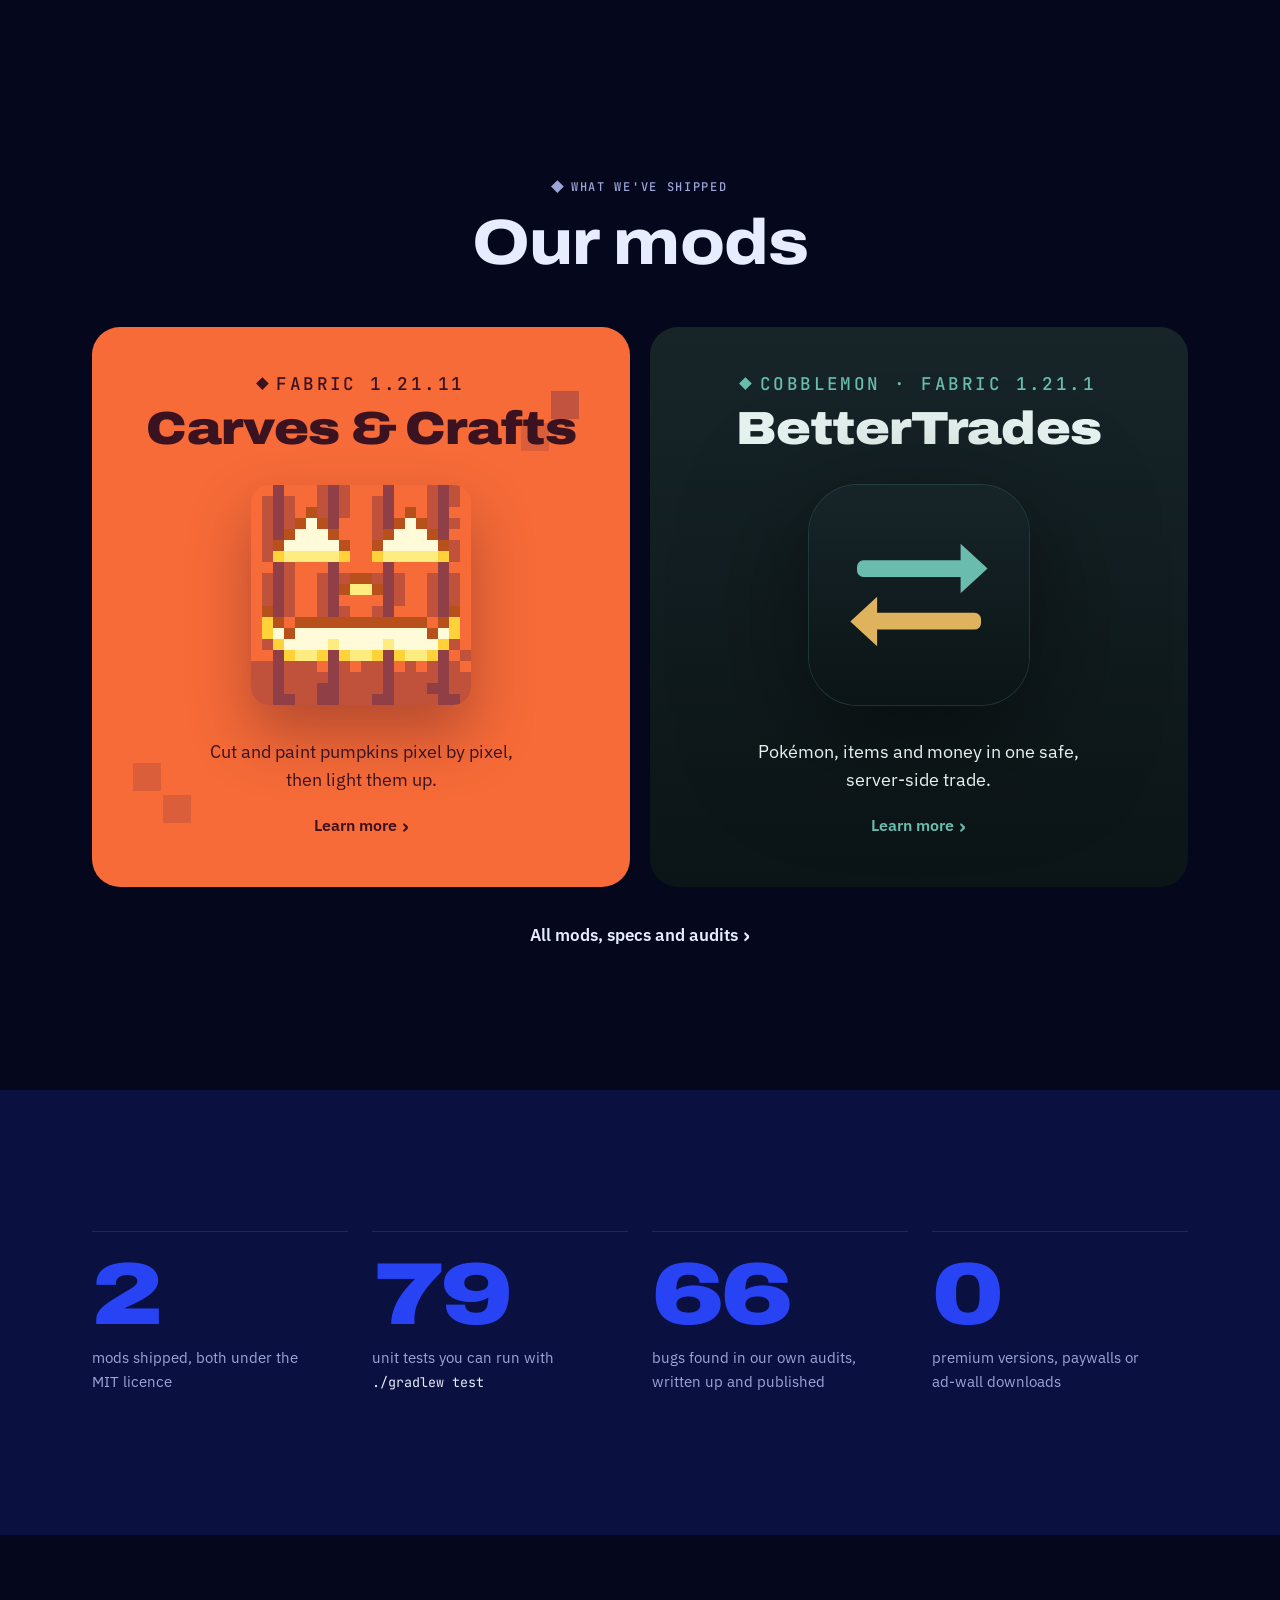
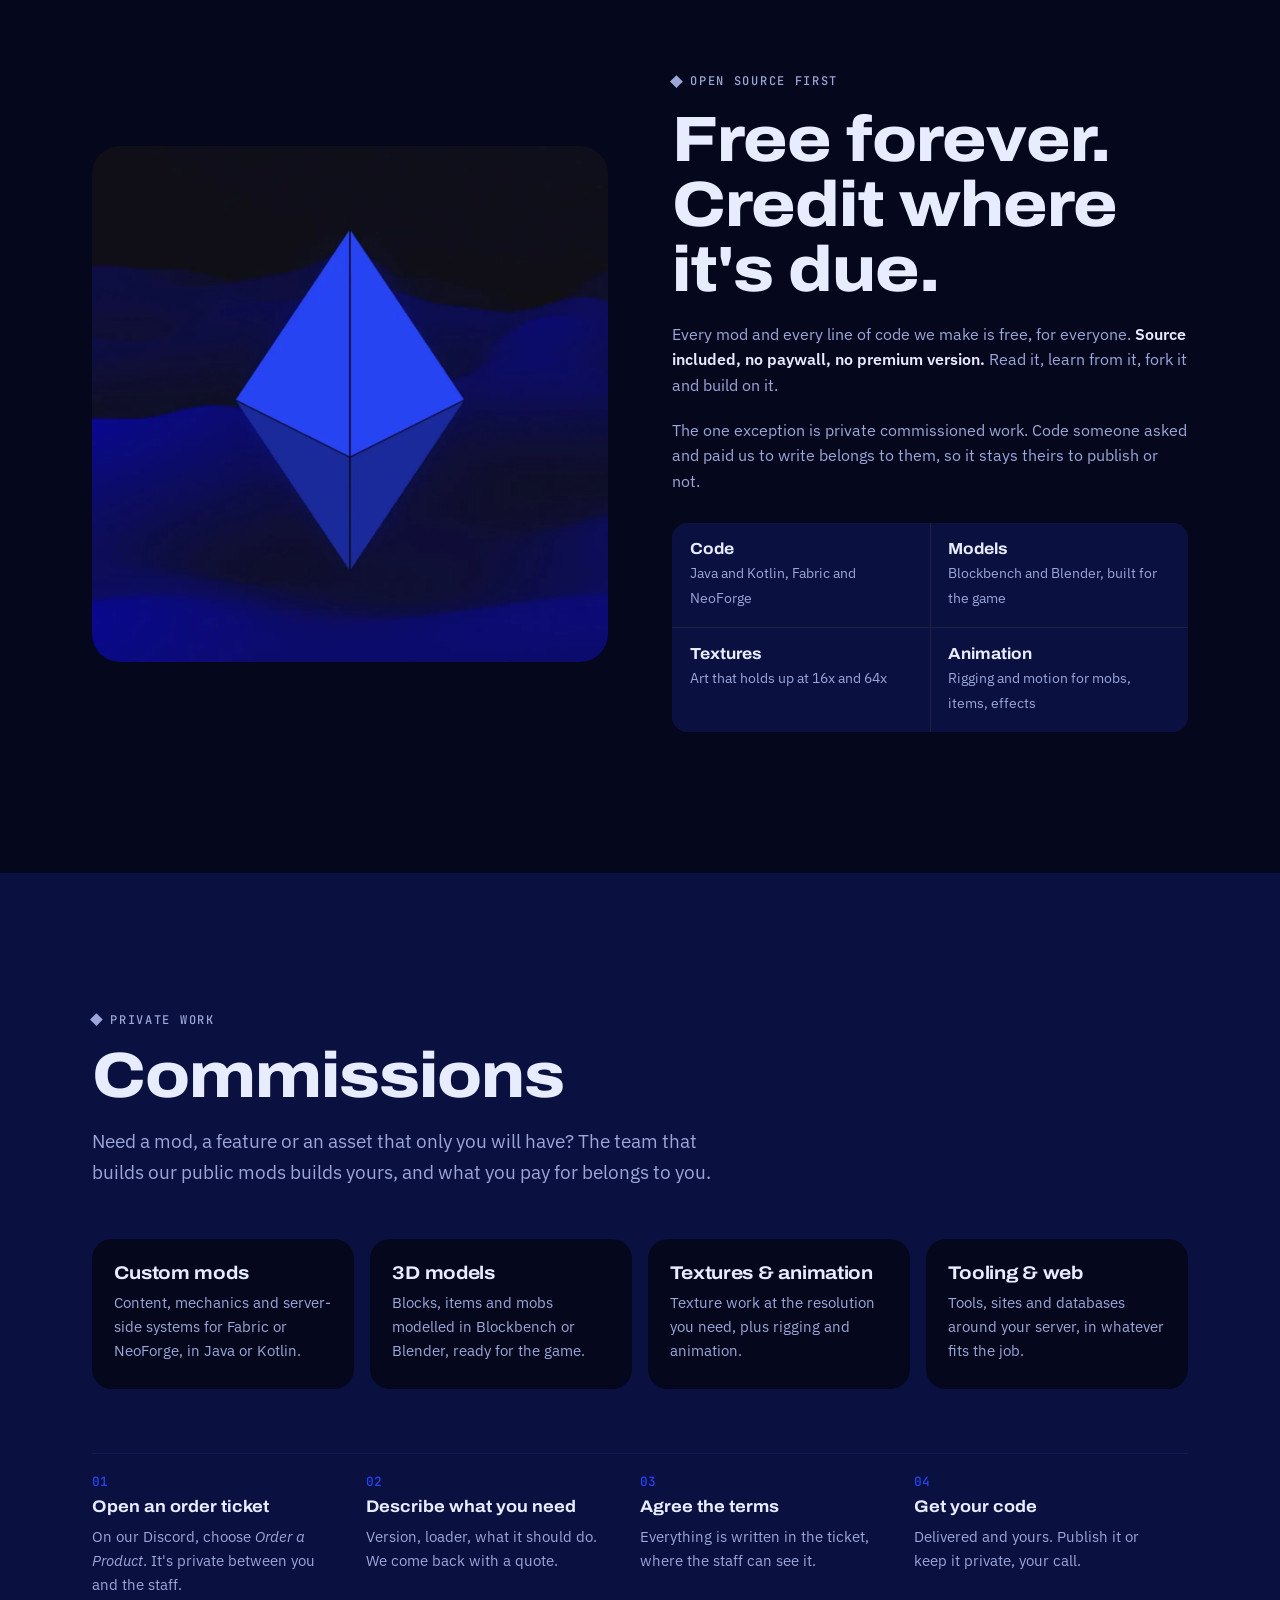
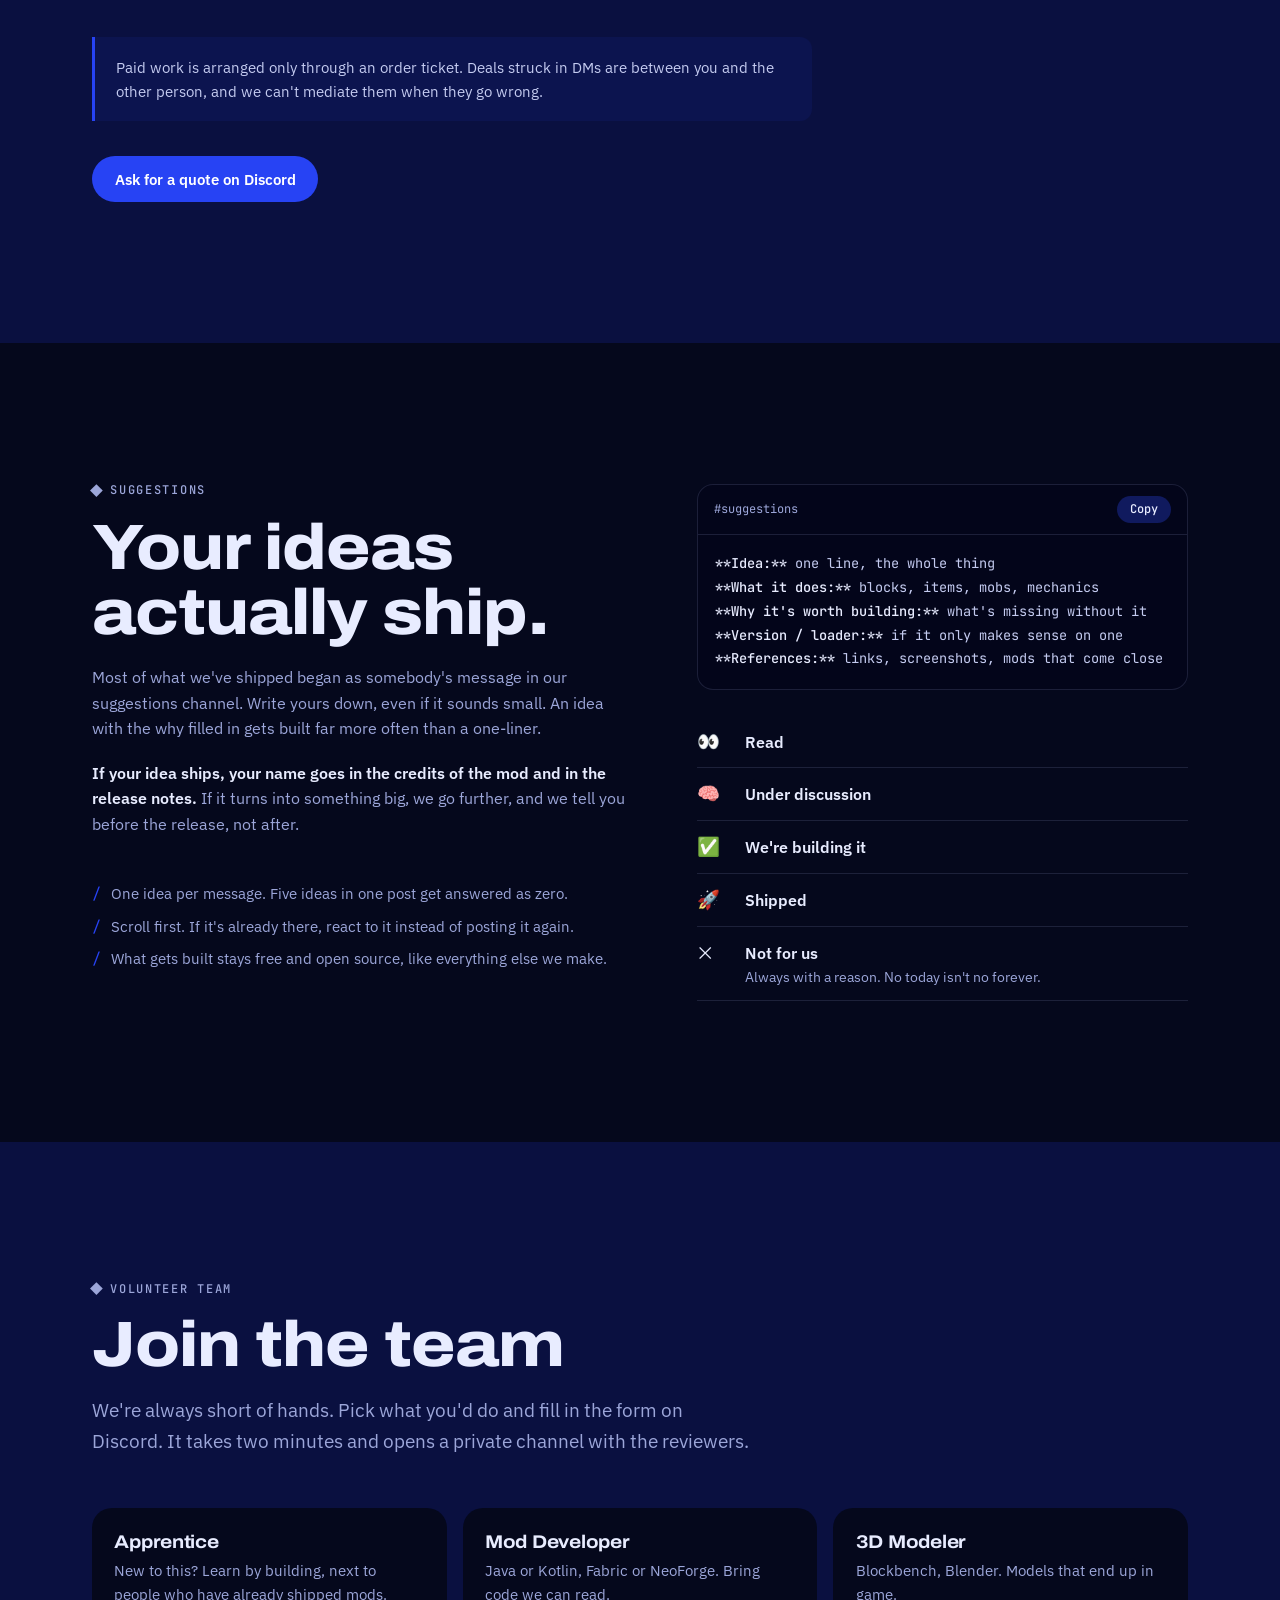
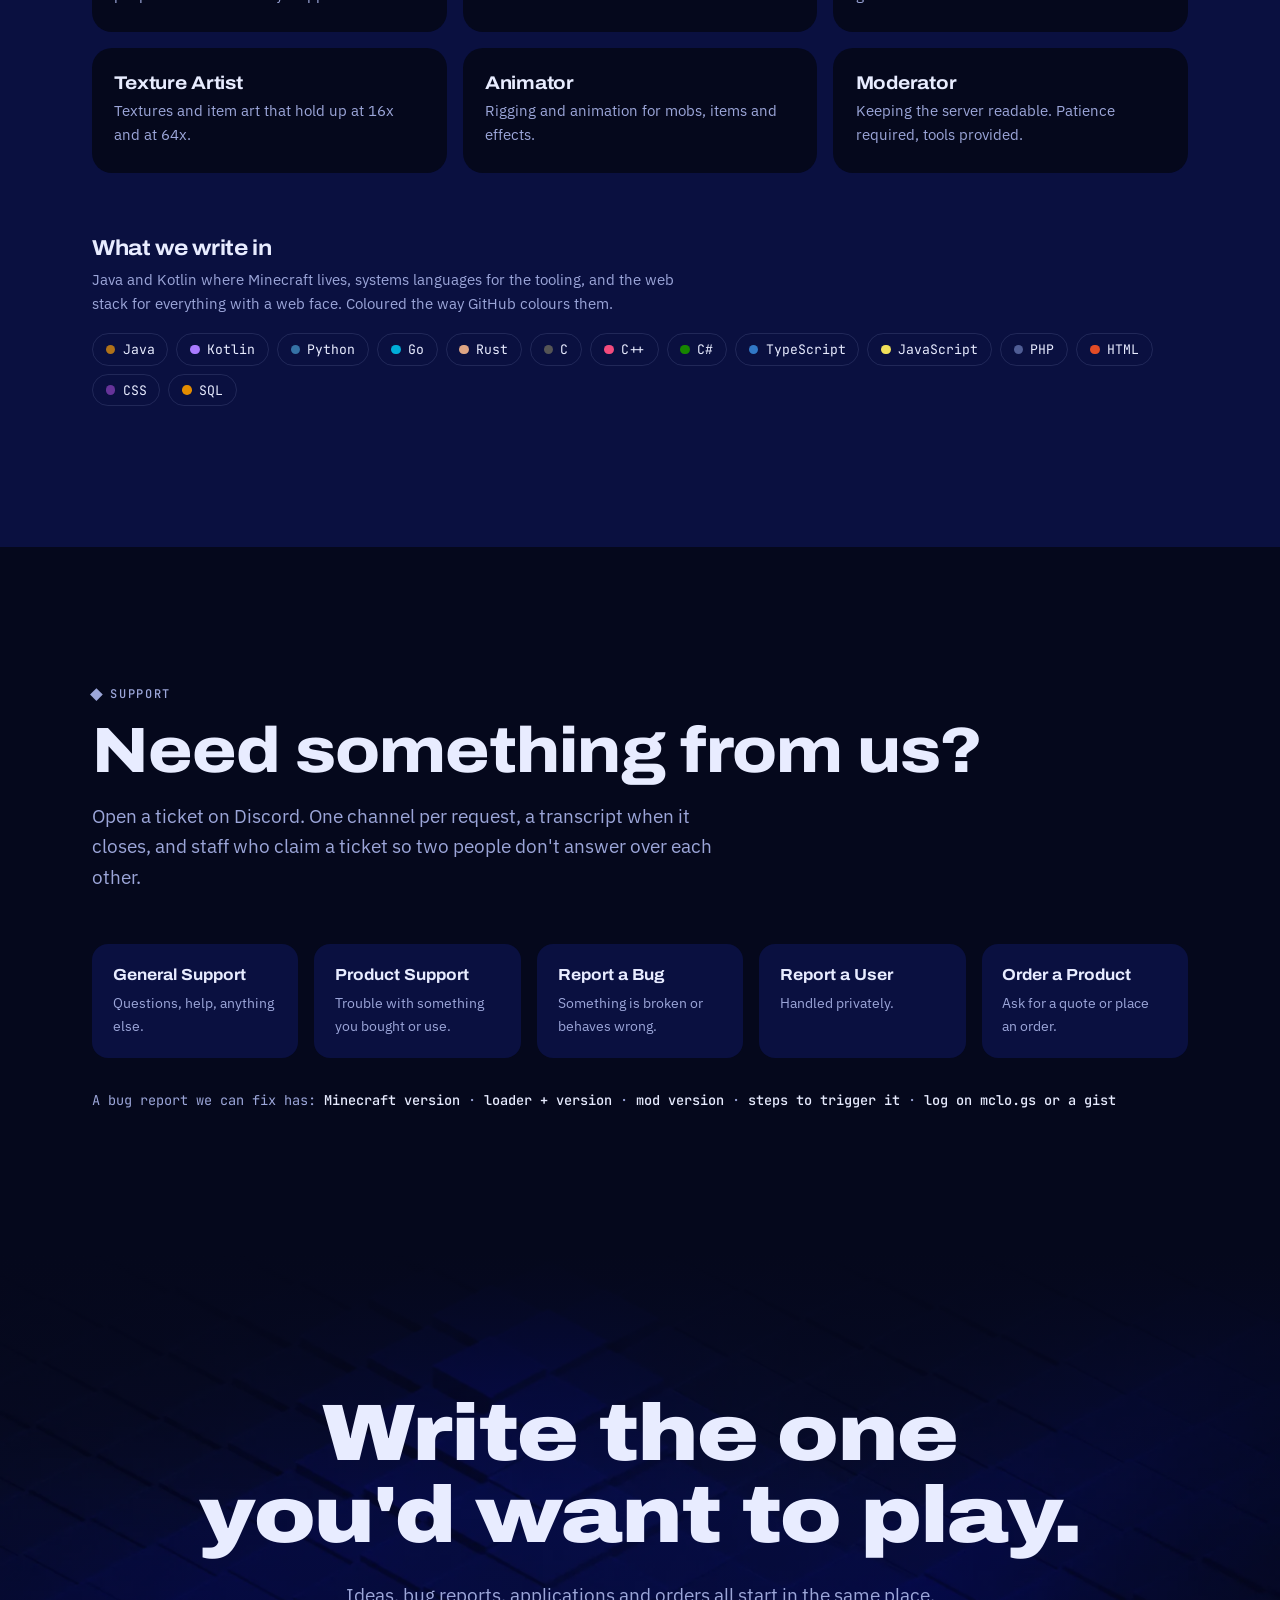
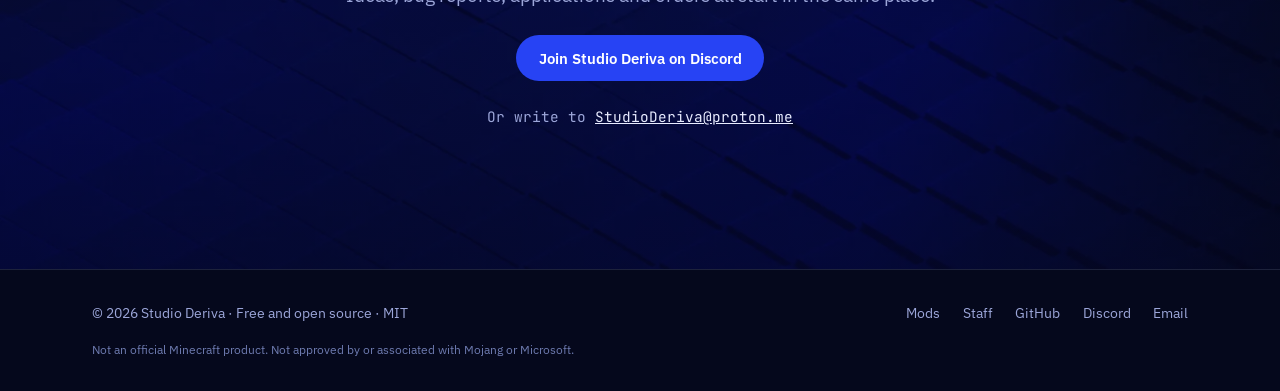
==== commit 5e908b35: "modscan 1.0.1 downloads; keep the DeepDive tags off the page until 1.1.0 - modscan.html: version, re" ====
--- a/index.html
+++ b/index.html
@@ -441,7 +441,7 @@
   </div>
 </footer>
 
-<script src="assets/i18n.js?v=202611162300"></script>
+<script src="assets/i18n.js?v=202611210100"></script>
 <script src="assets/site.js?v=202610161900"></script>
 <script src="assets/field.js?v=202610181200"></script>
 </body>
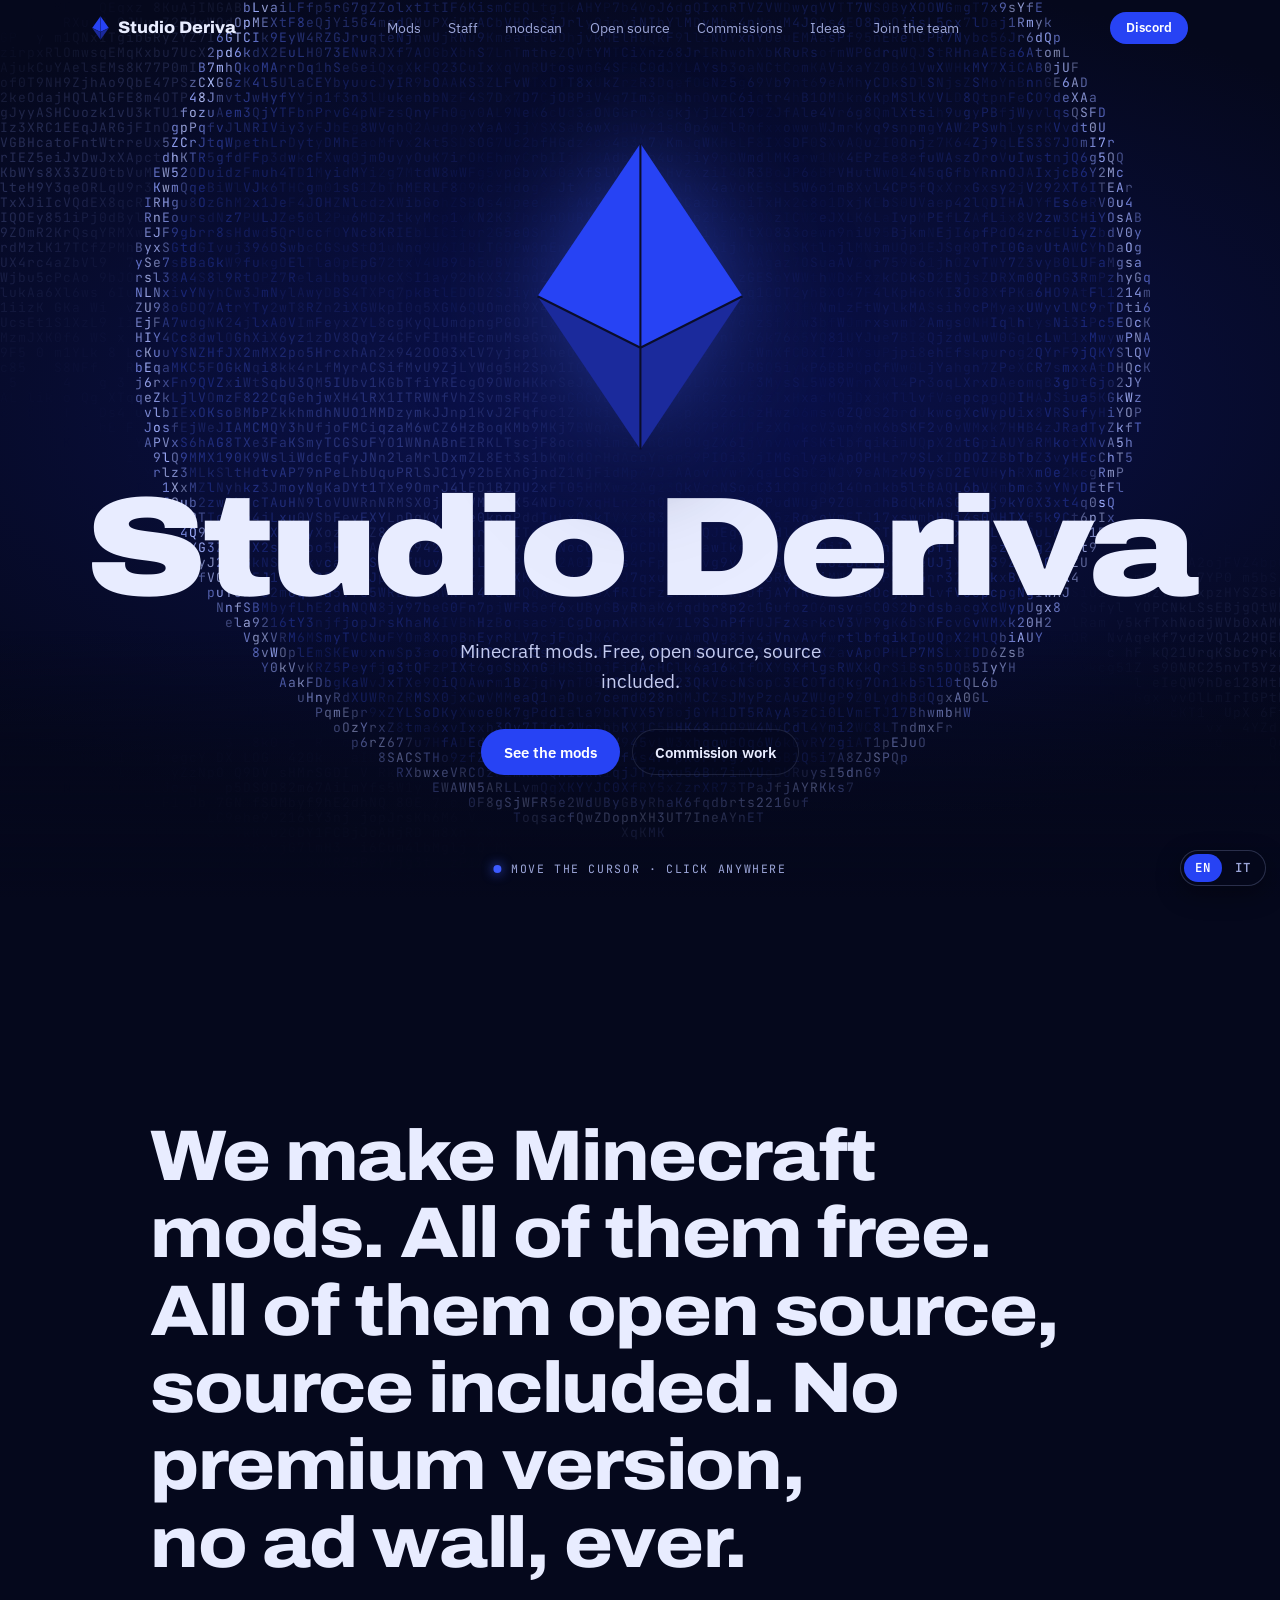
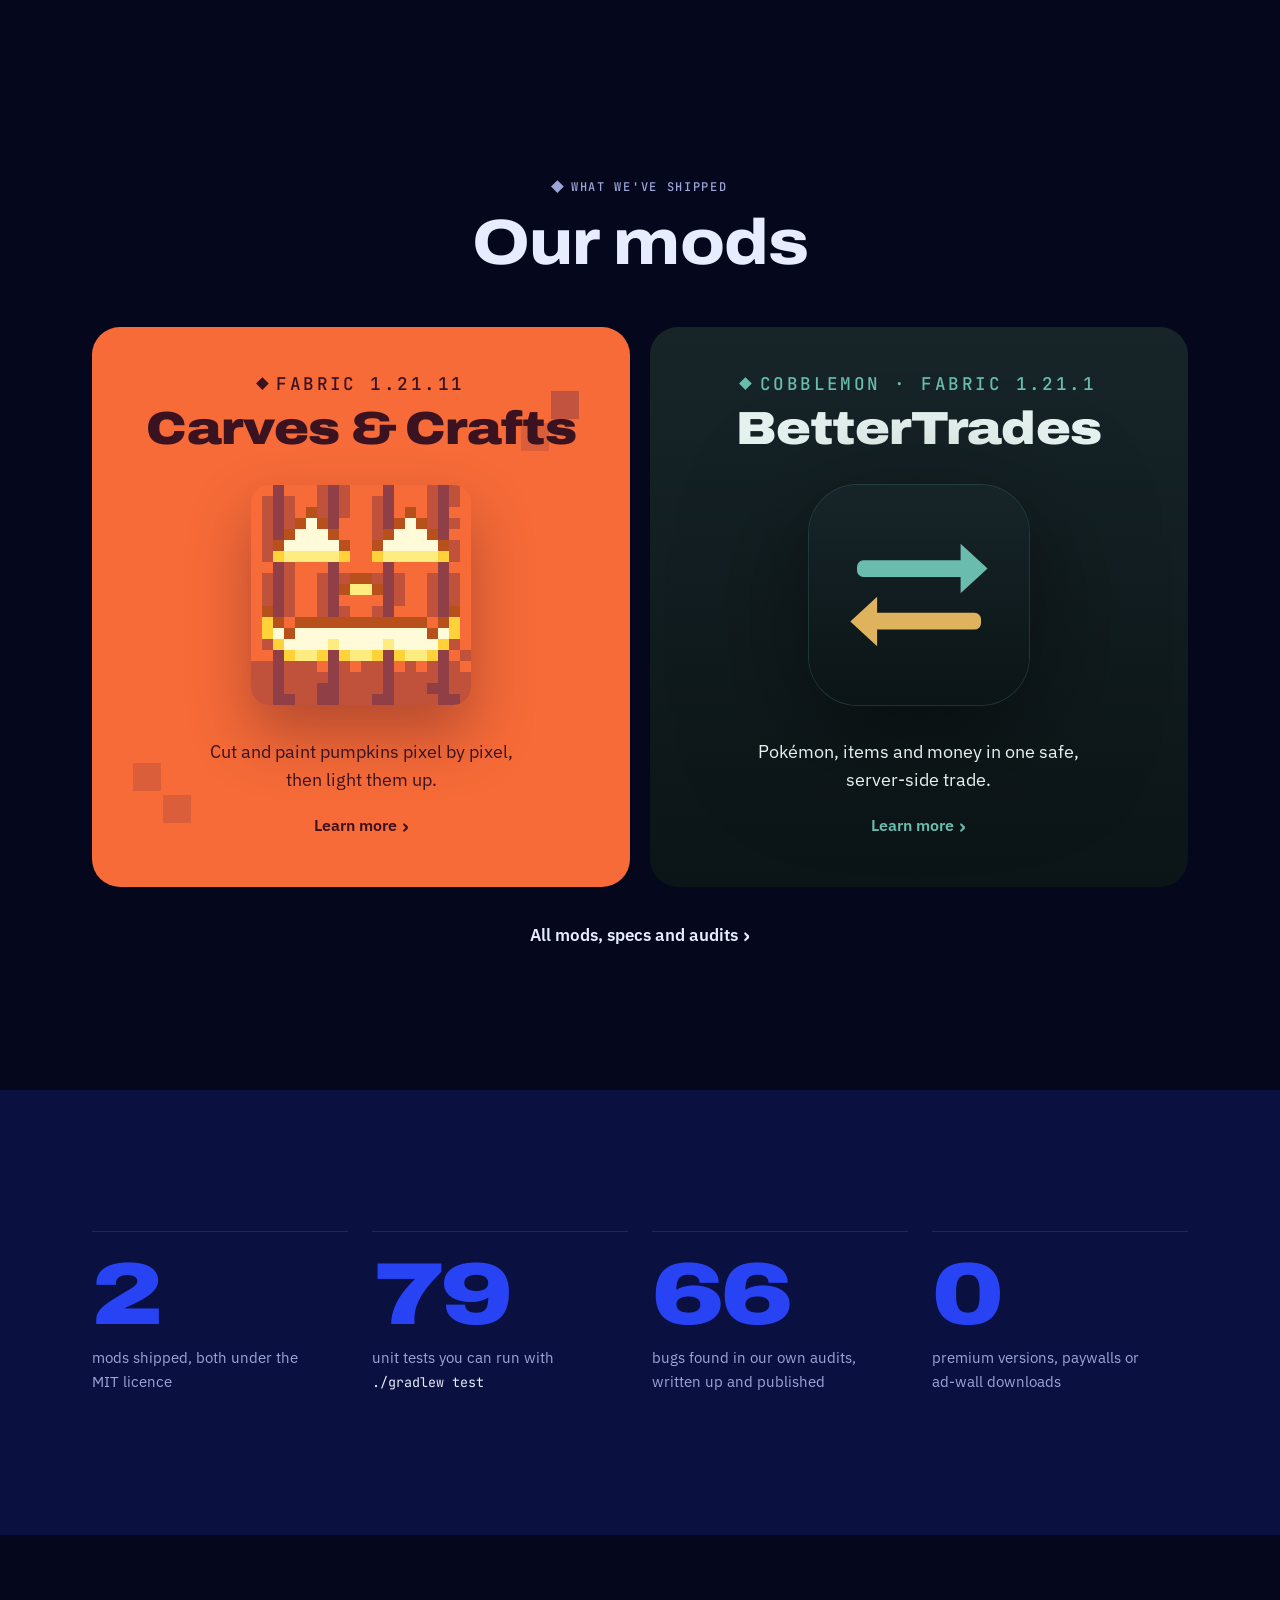
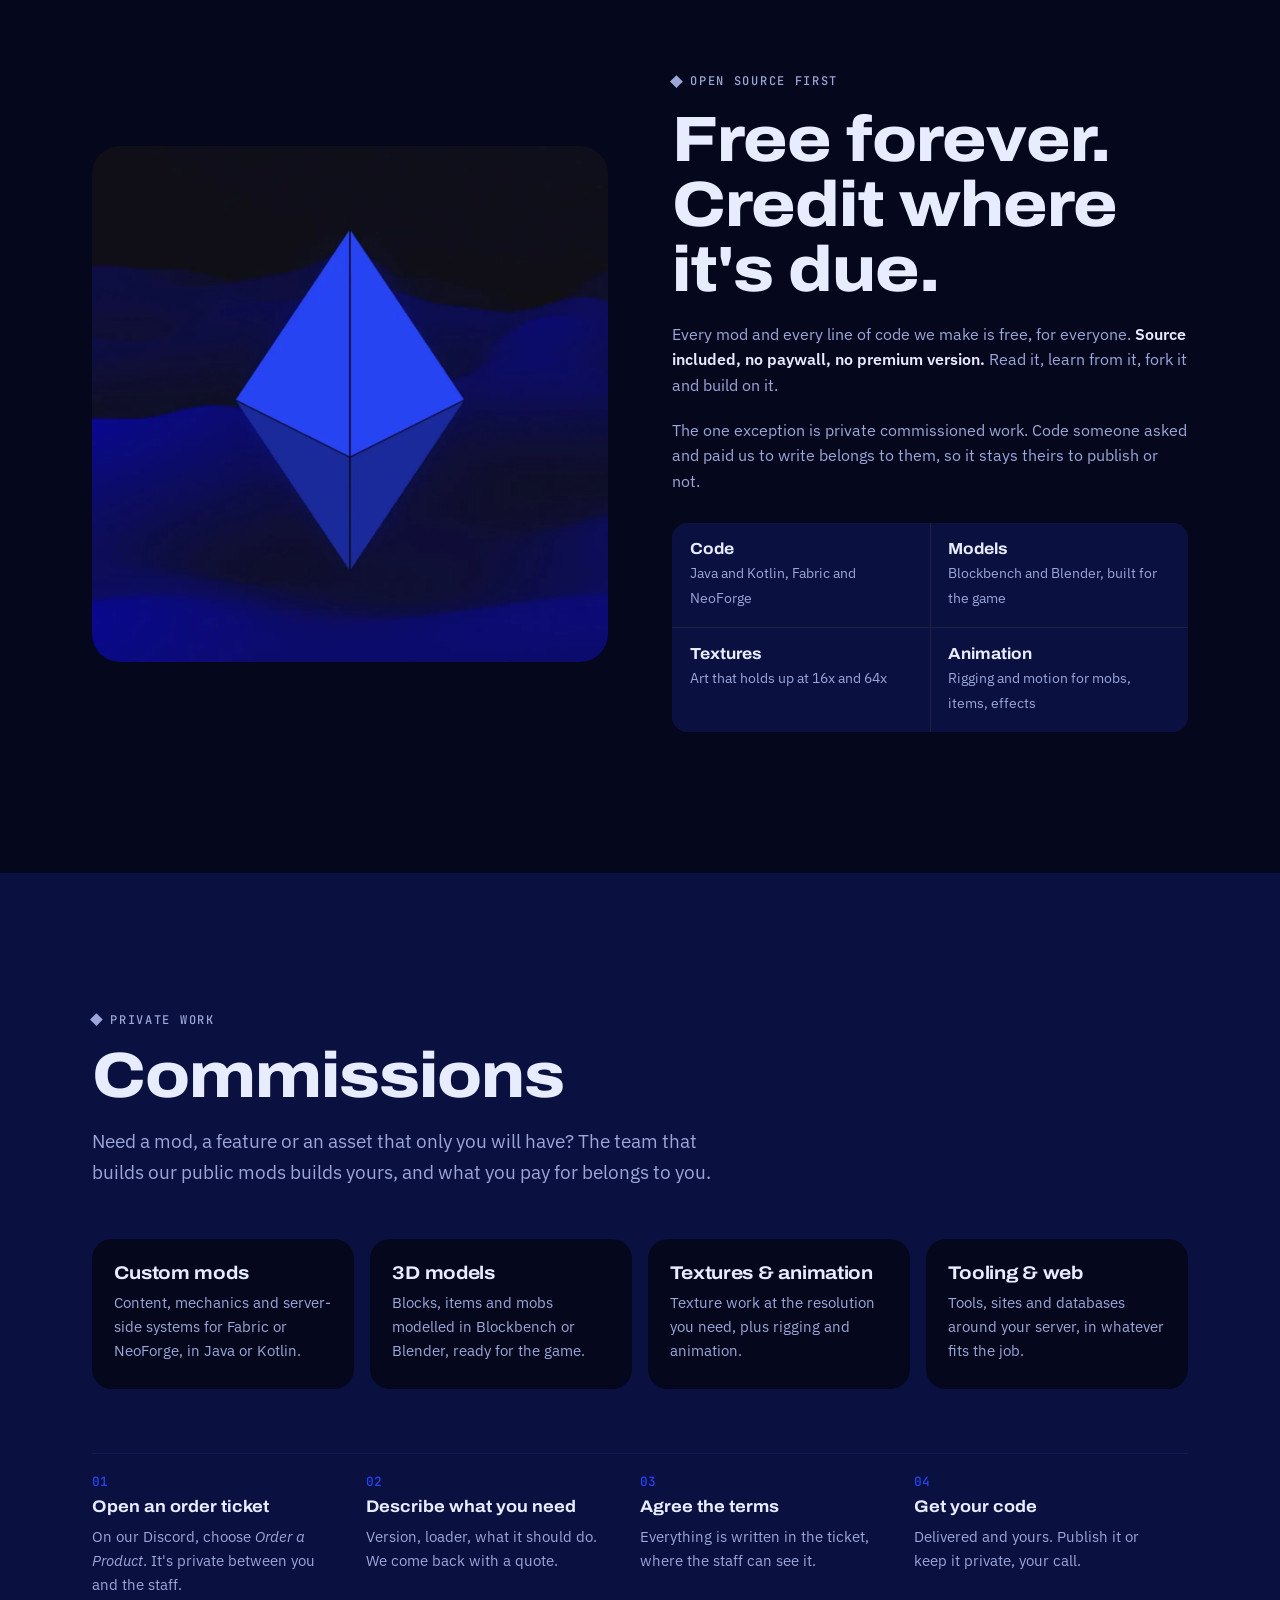
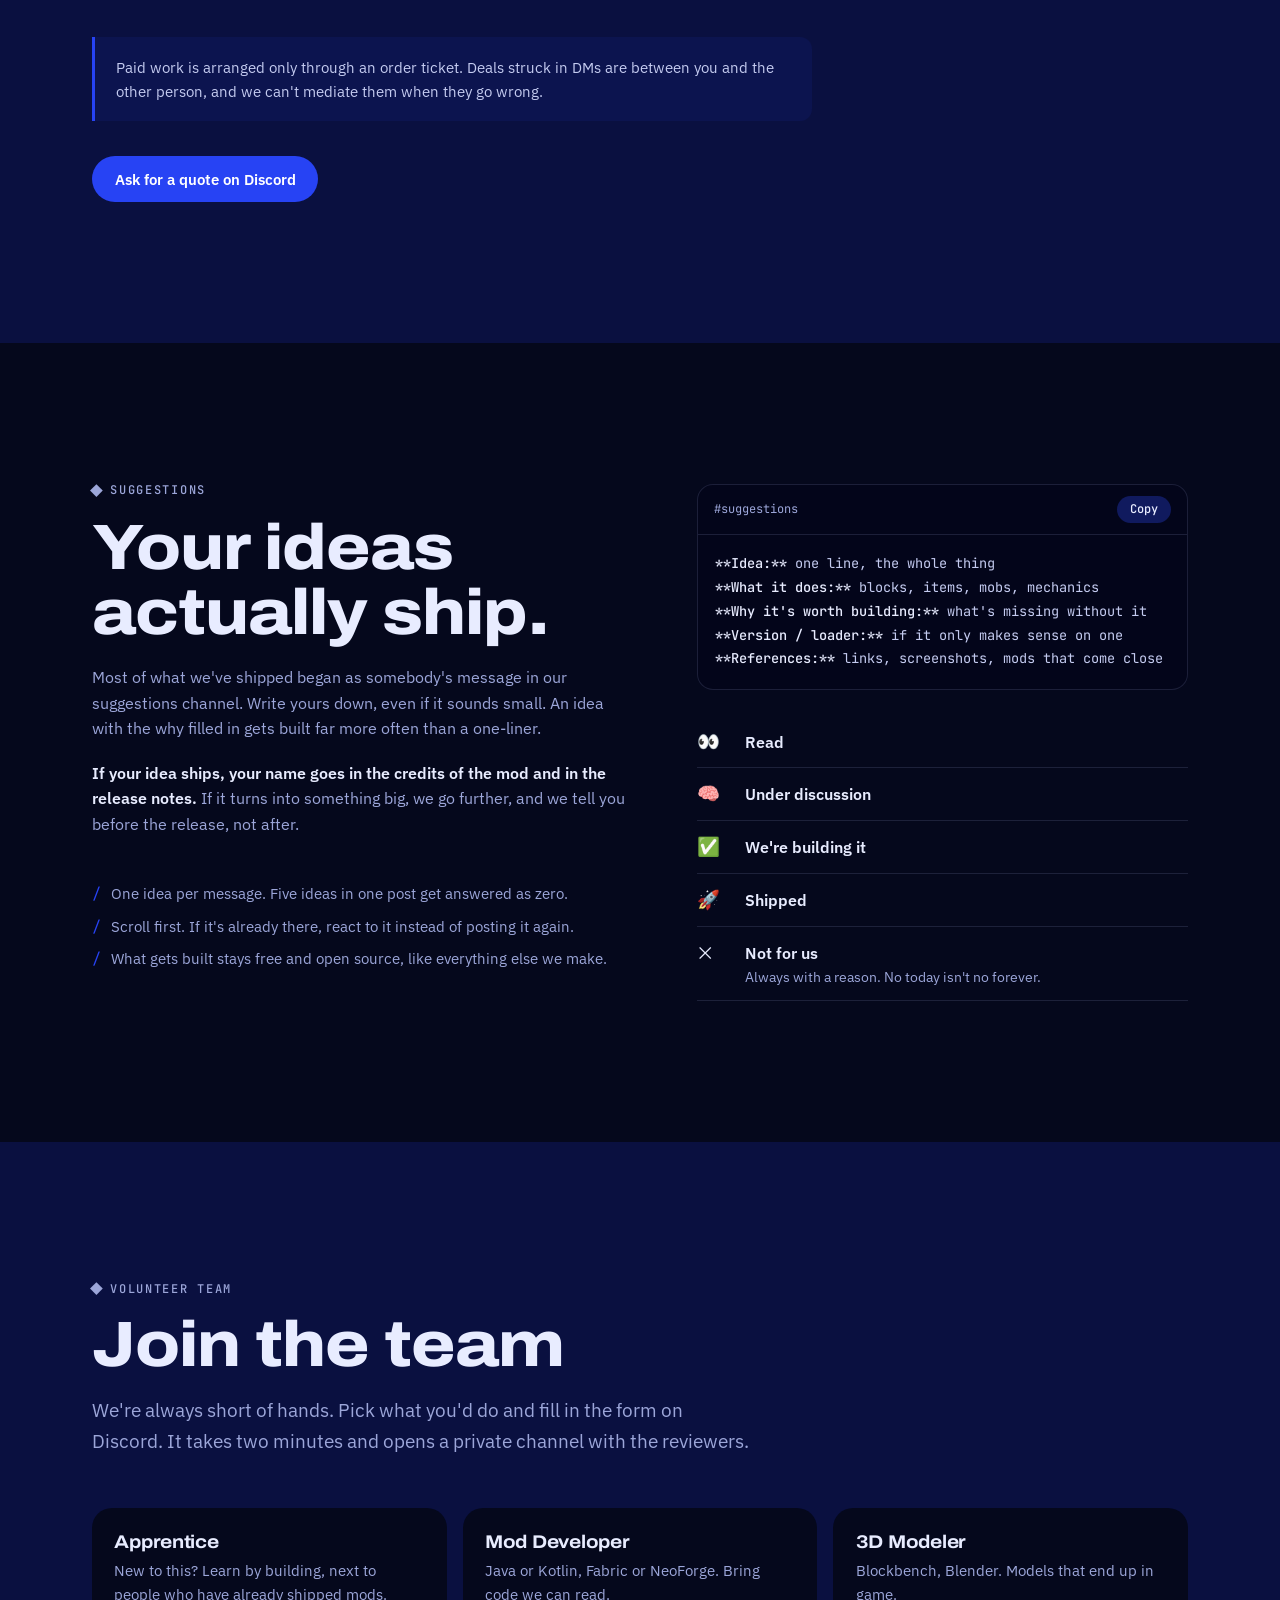
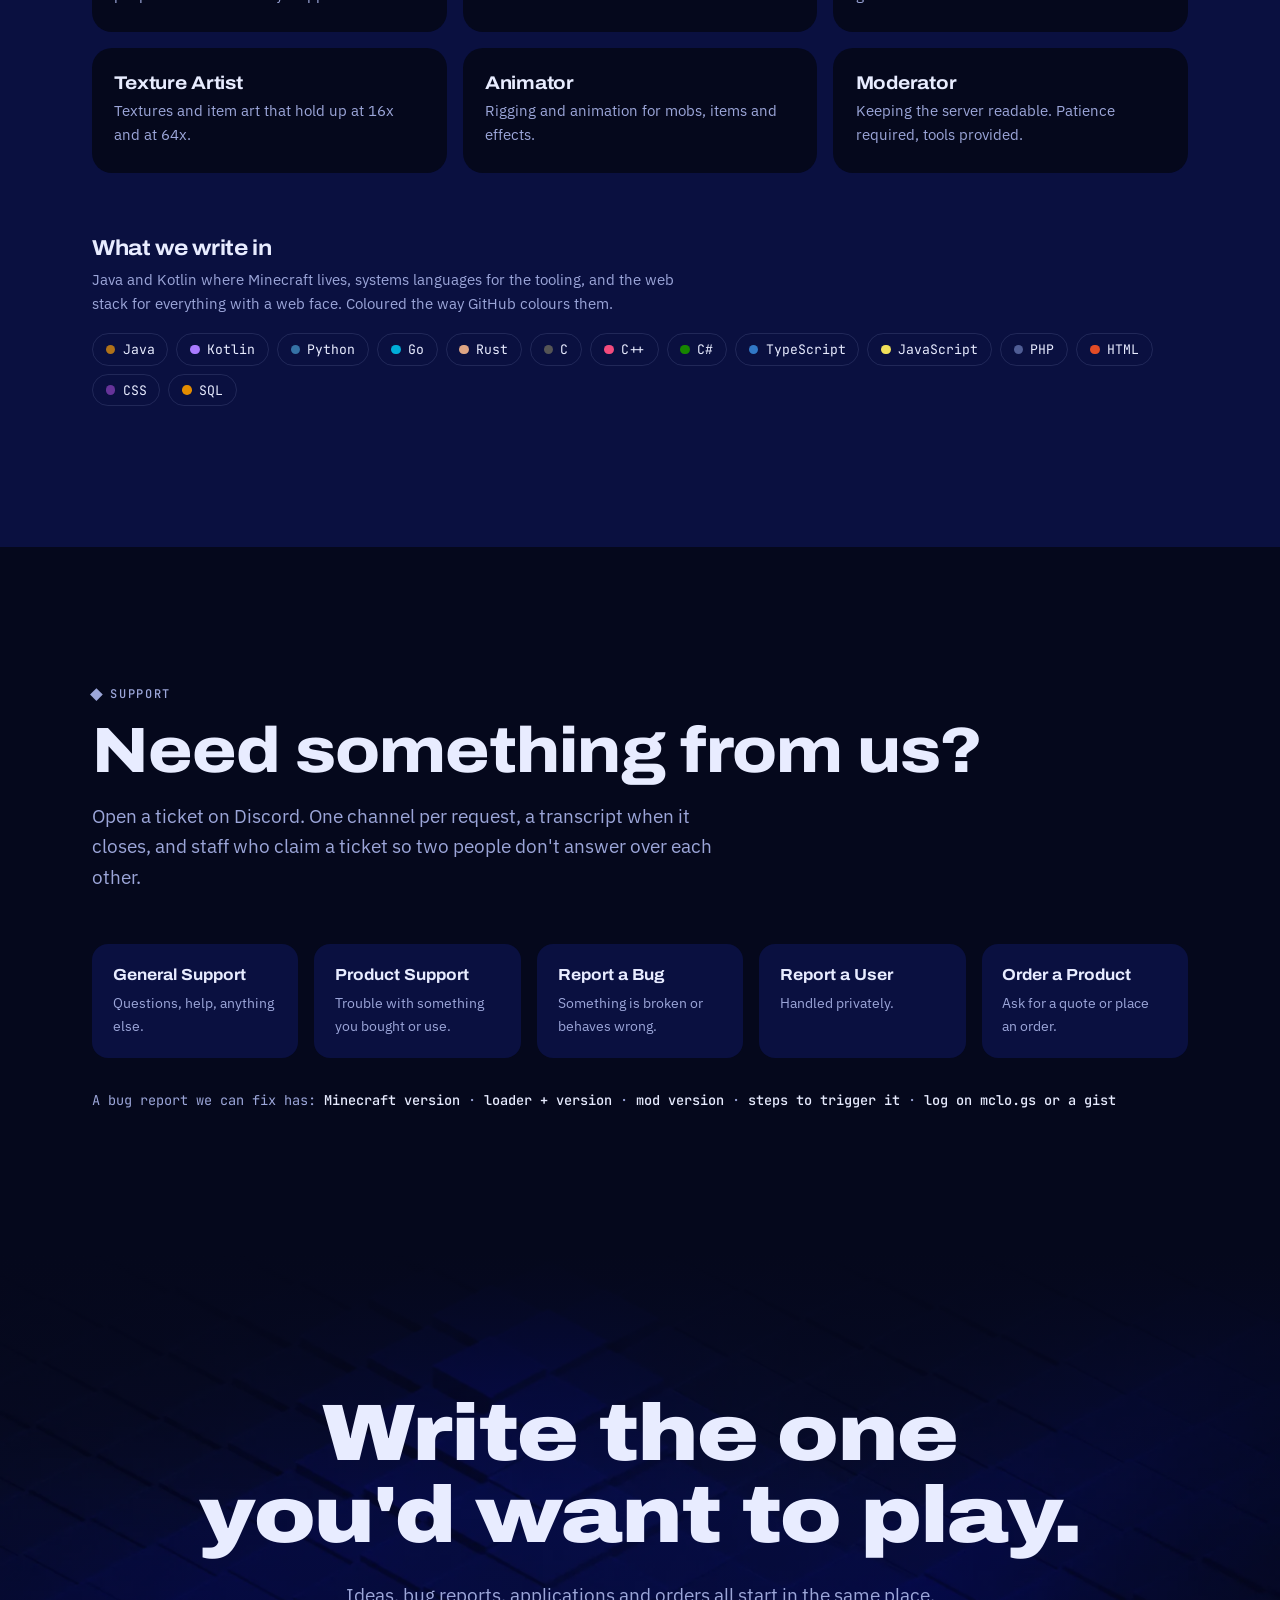
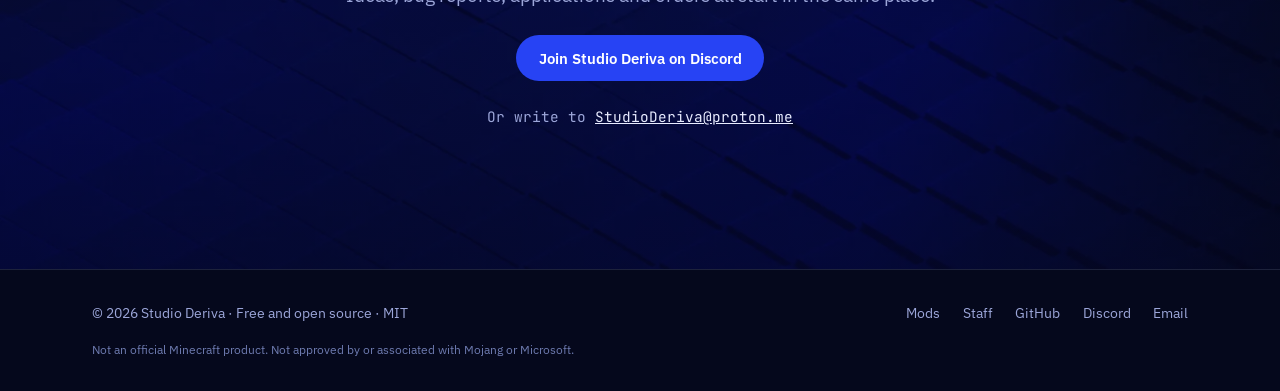
==== commit 364c8f51: "modscan 1.0.2 downloads - modscan.html: version, release links, sizes, checksums and date point to  " ====
--- a/index.html
+++ b/index.html
@@ -441,7 +441,7 @@
   </div>
 </footer>
 
-<script src="assets/i18n.js?v=202611210100"></script>
+<script src="assets/i18n.js?v=202611250010"></script>
 <script src="assets/site.js?v=202610161900"></script>
 <script src="assets/field.js?v=202610181200"></script>
 </body>
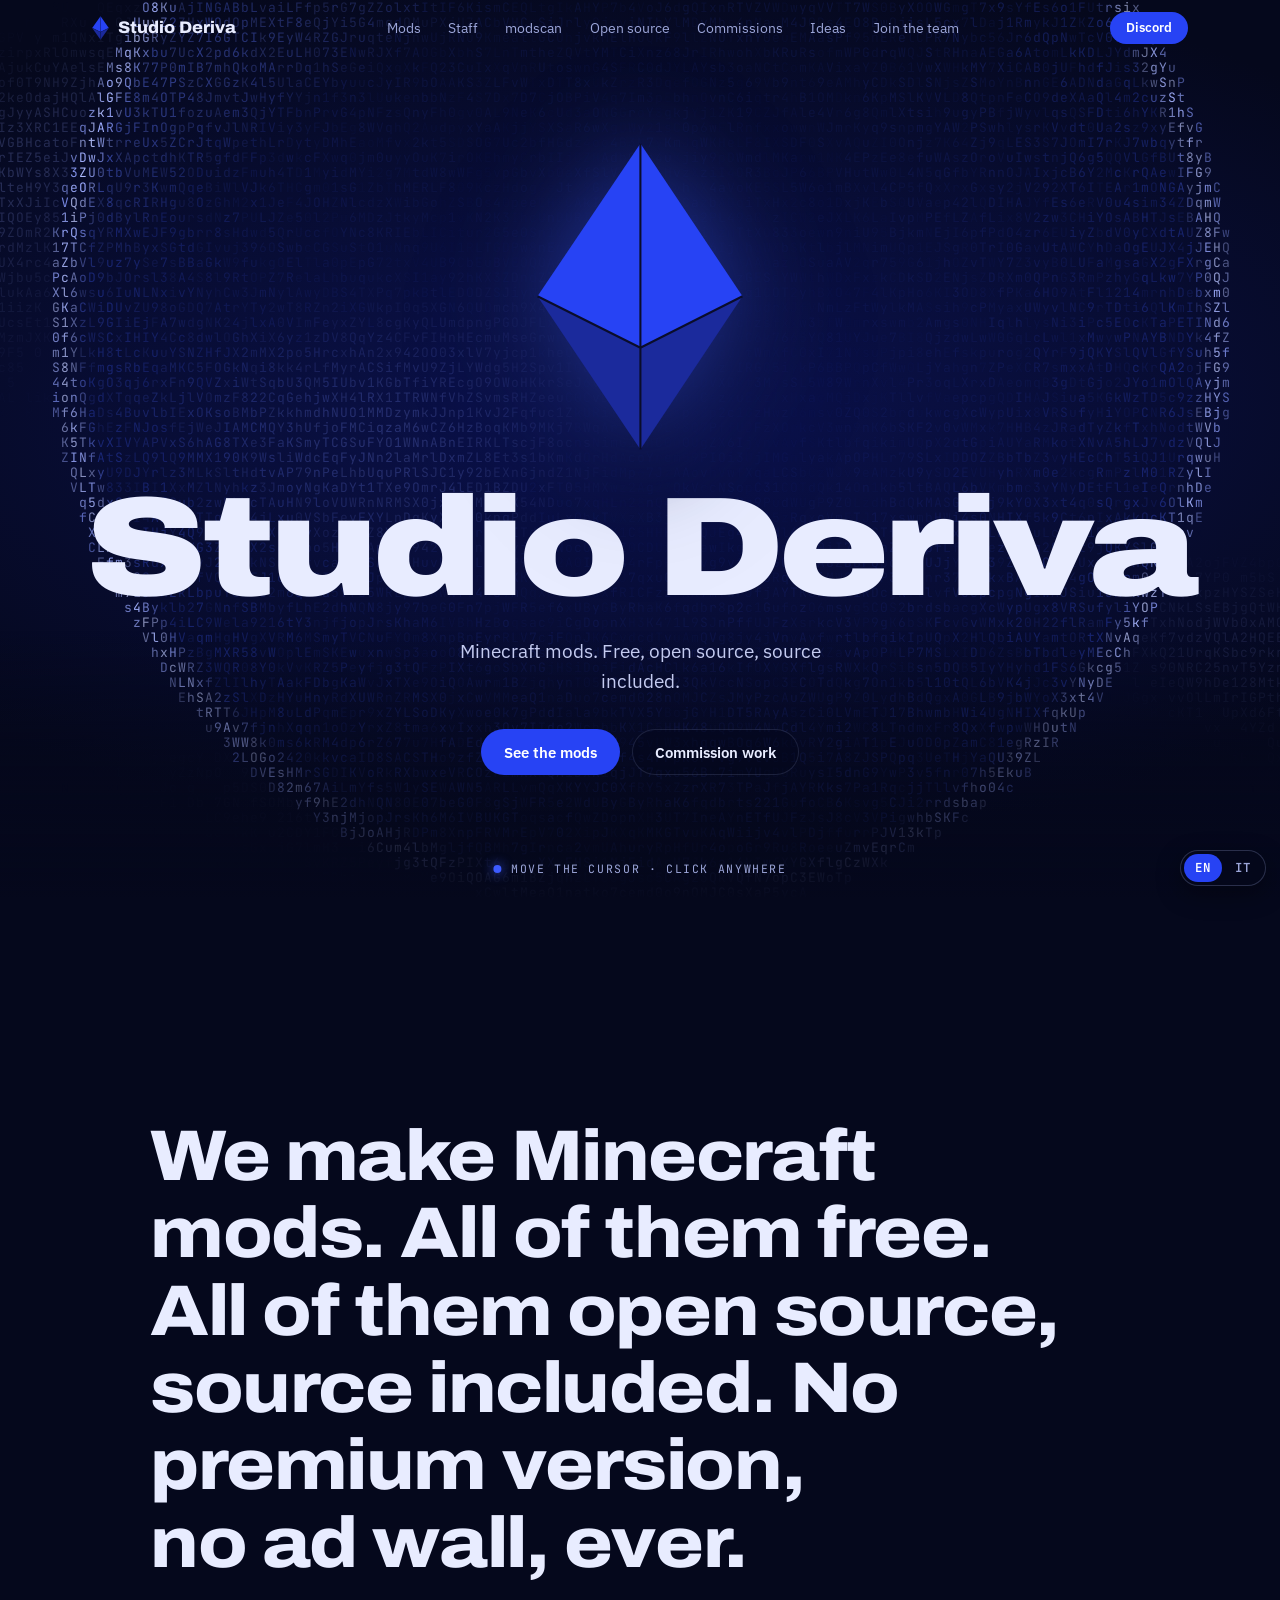
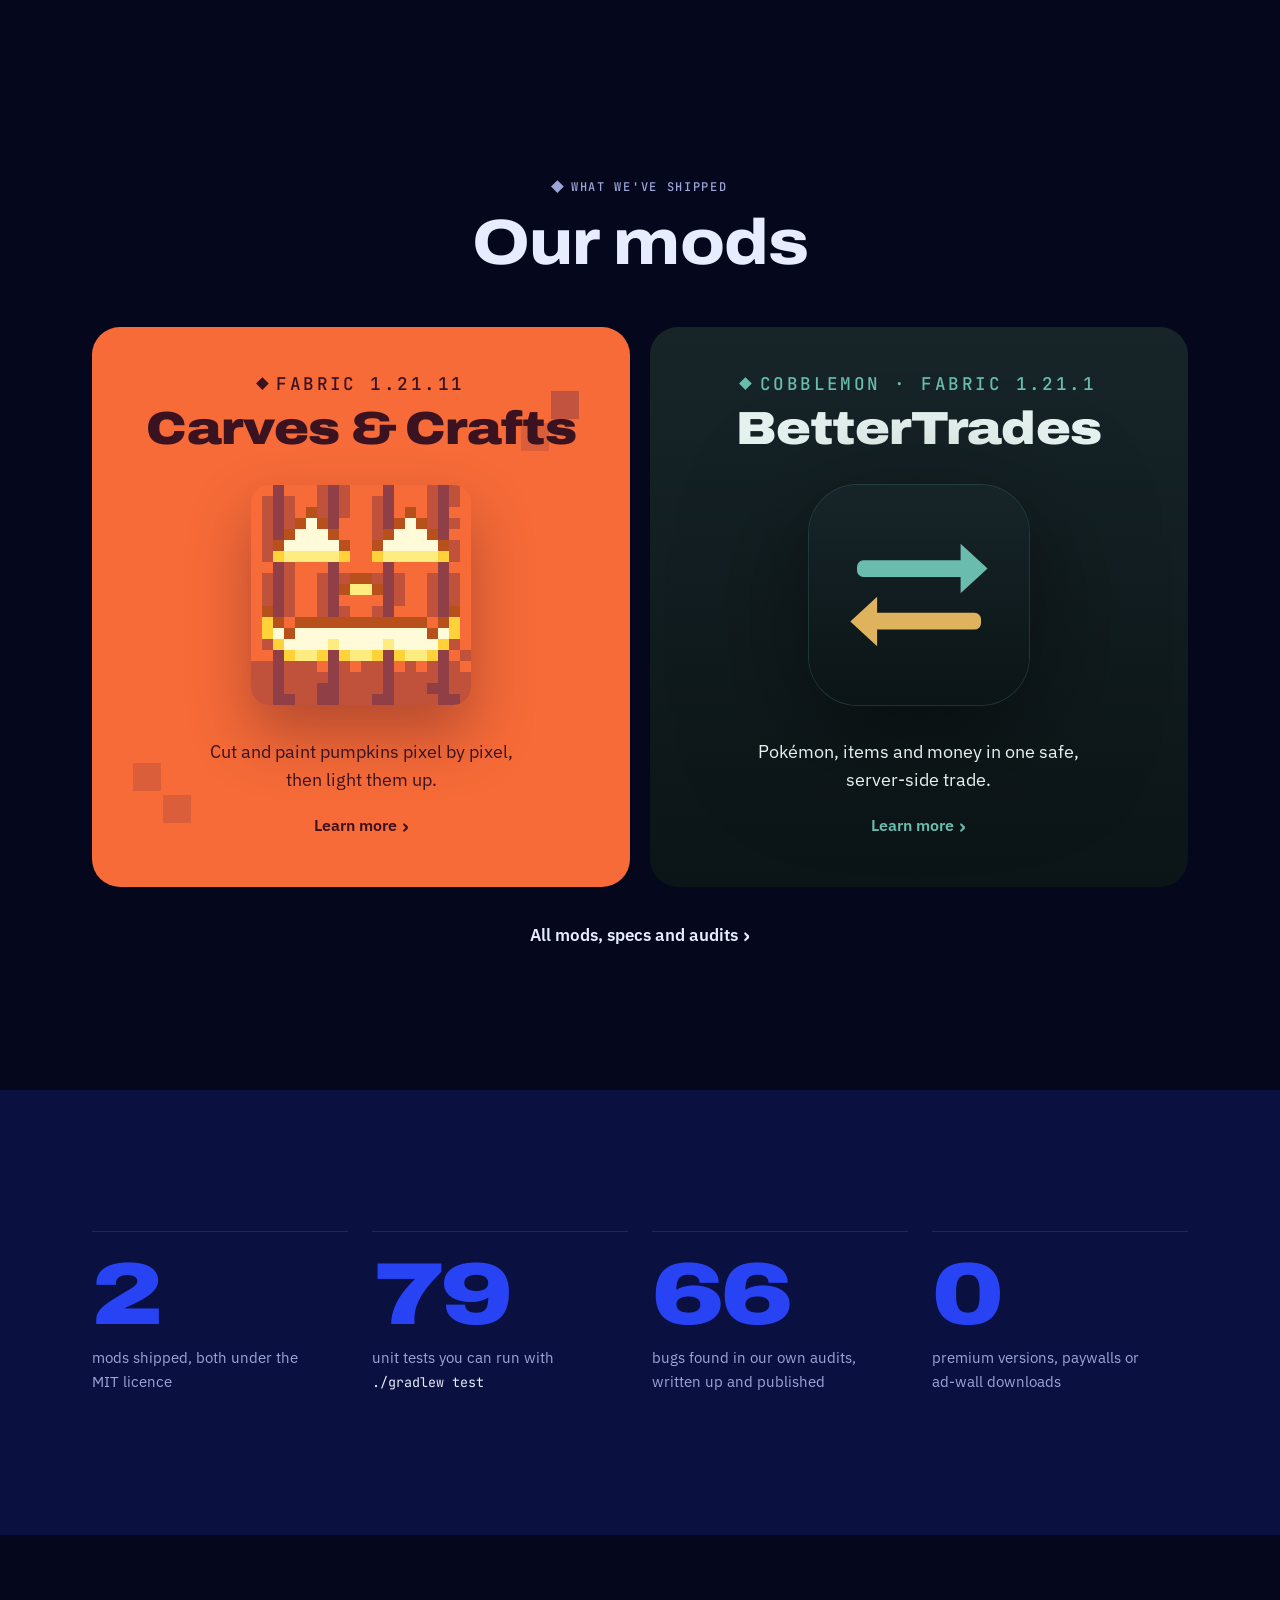
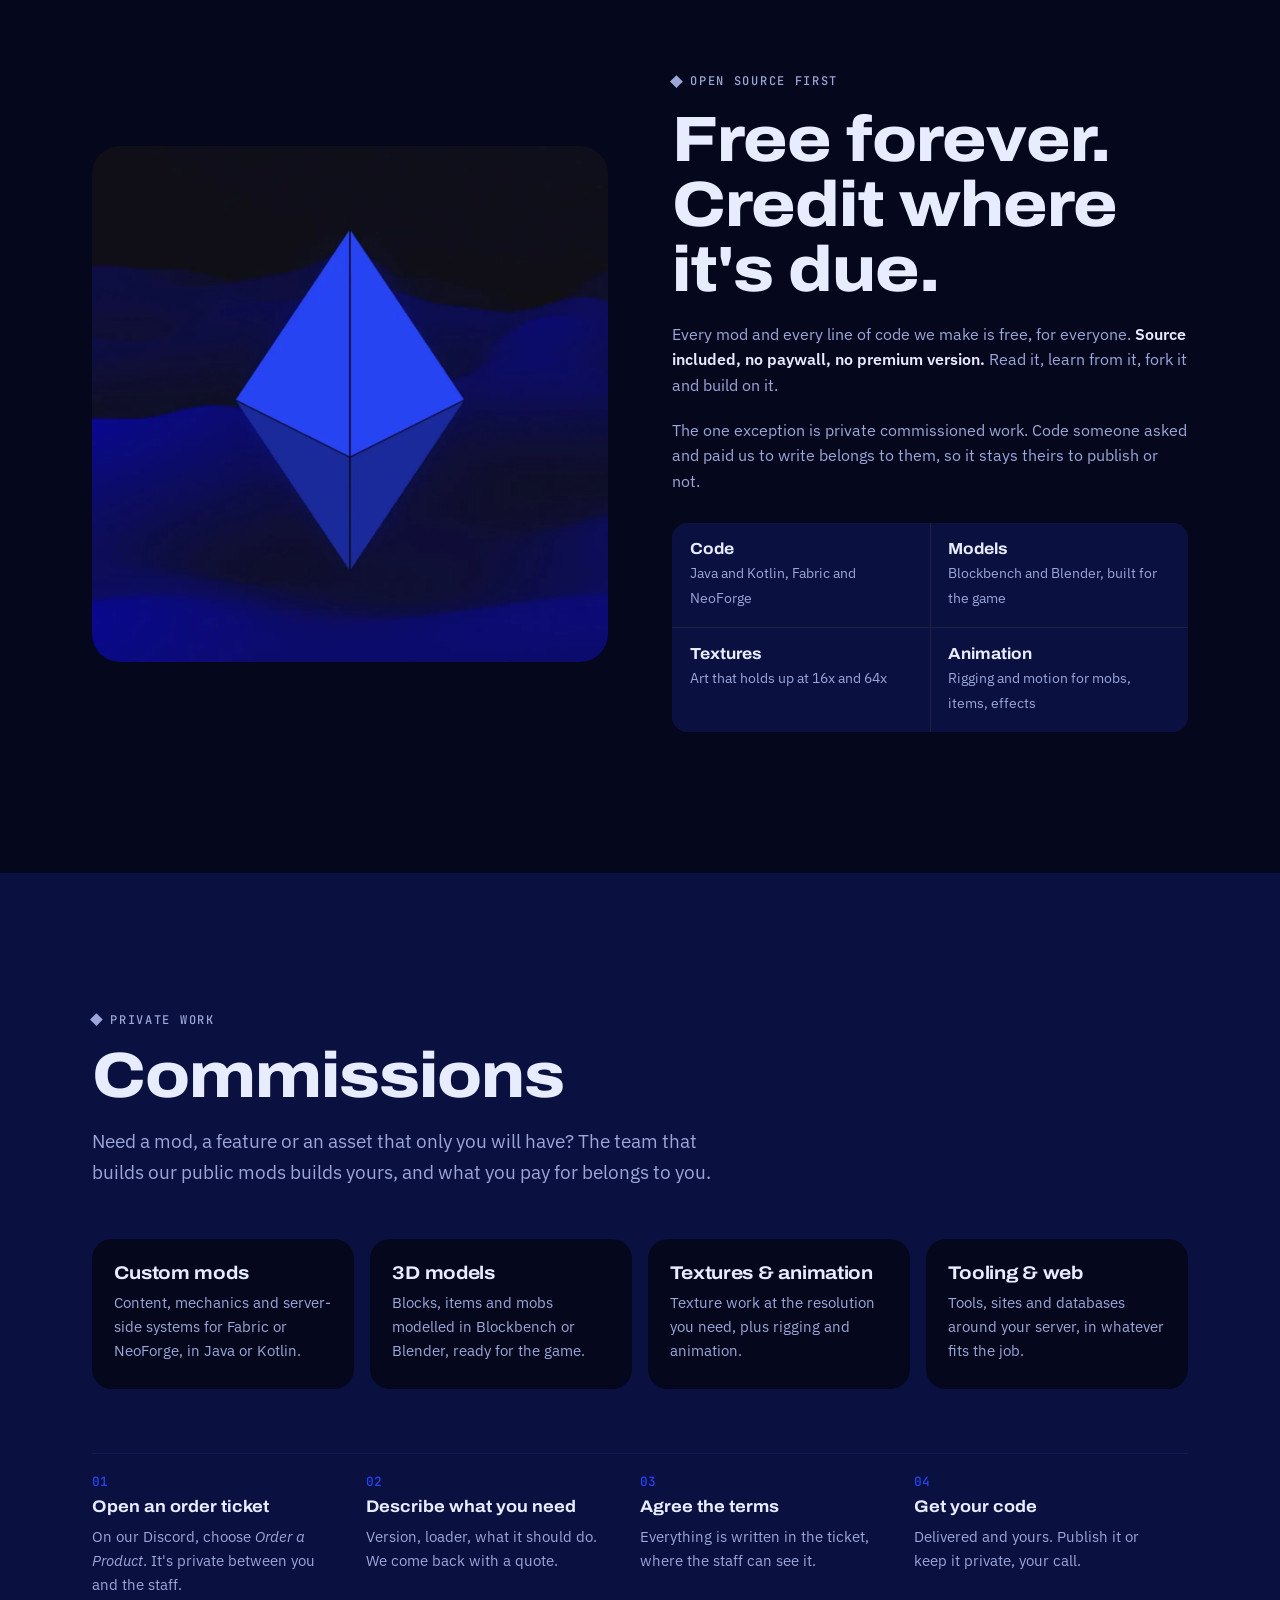
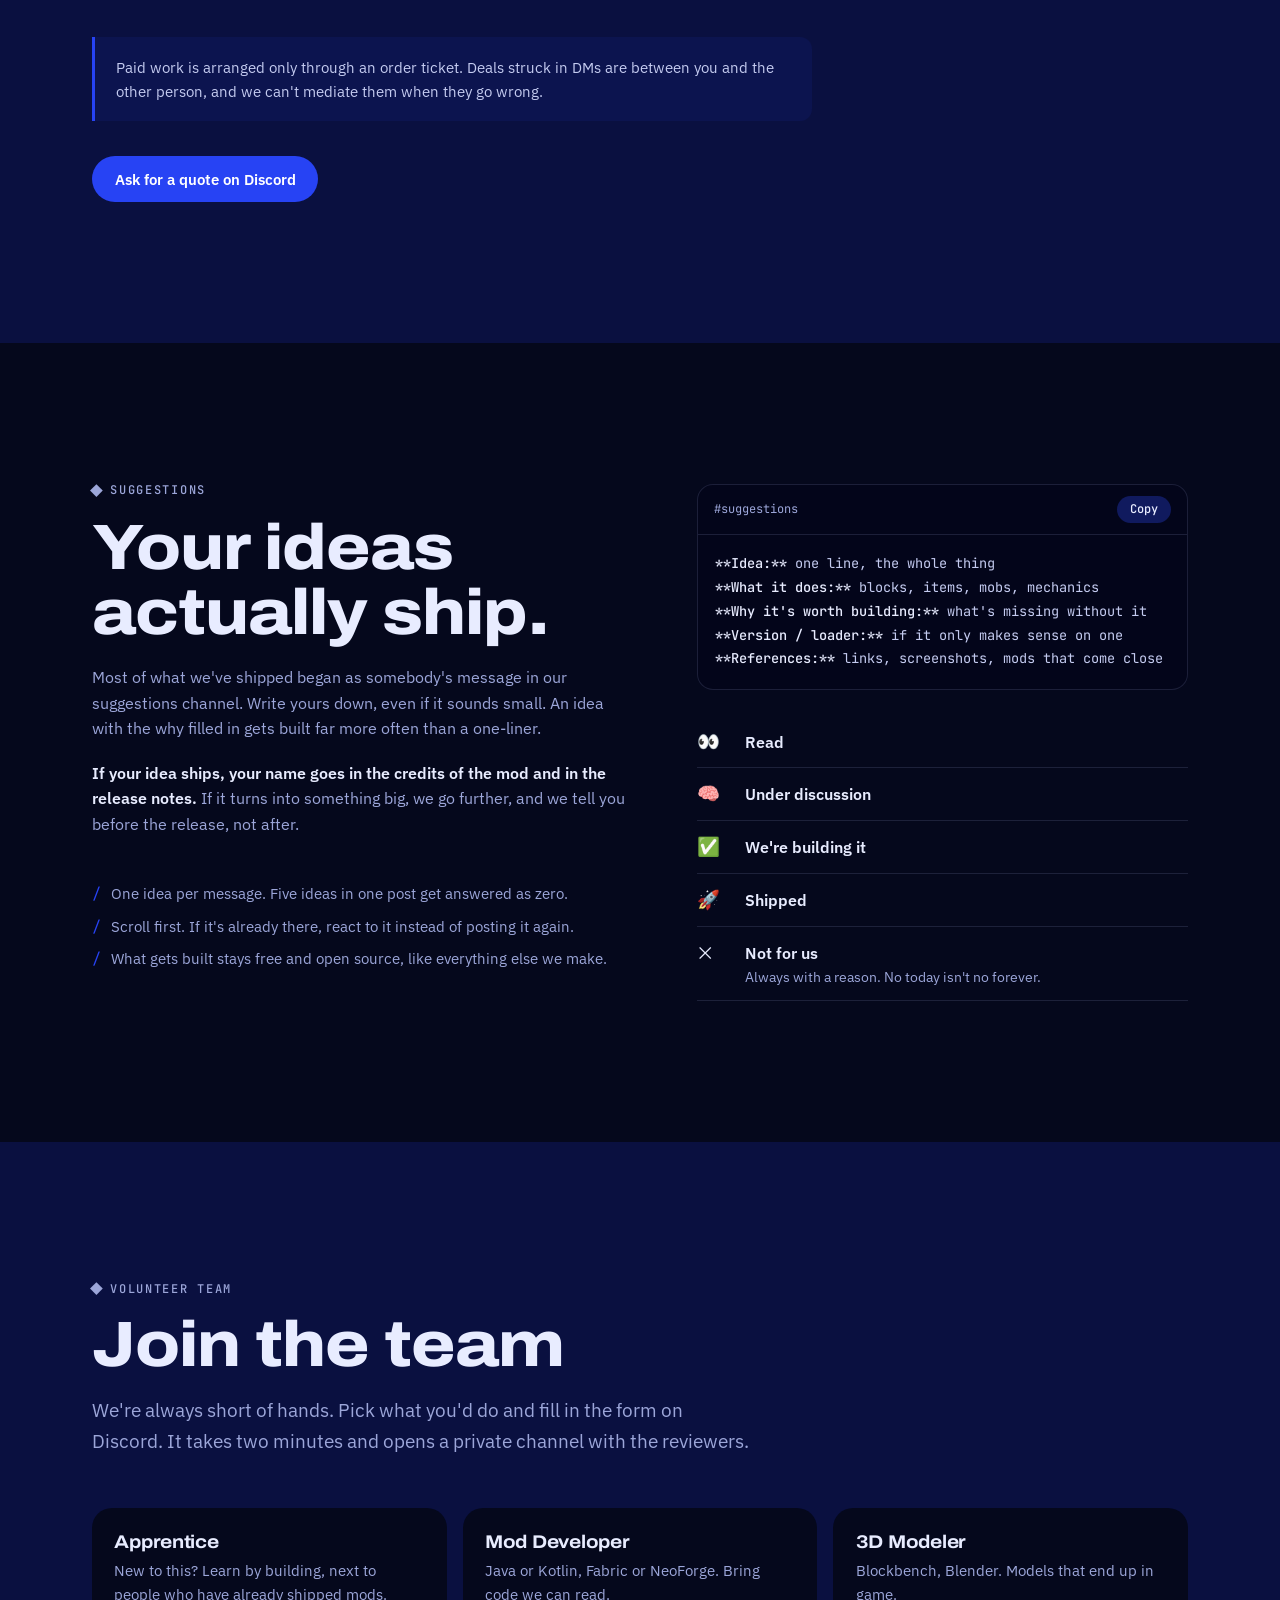
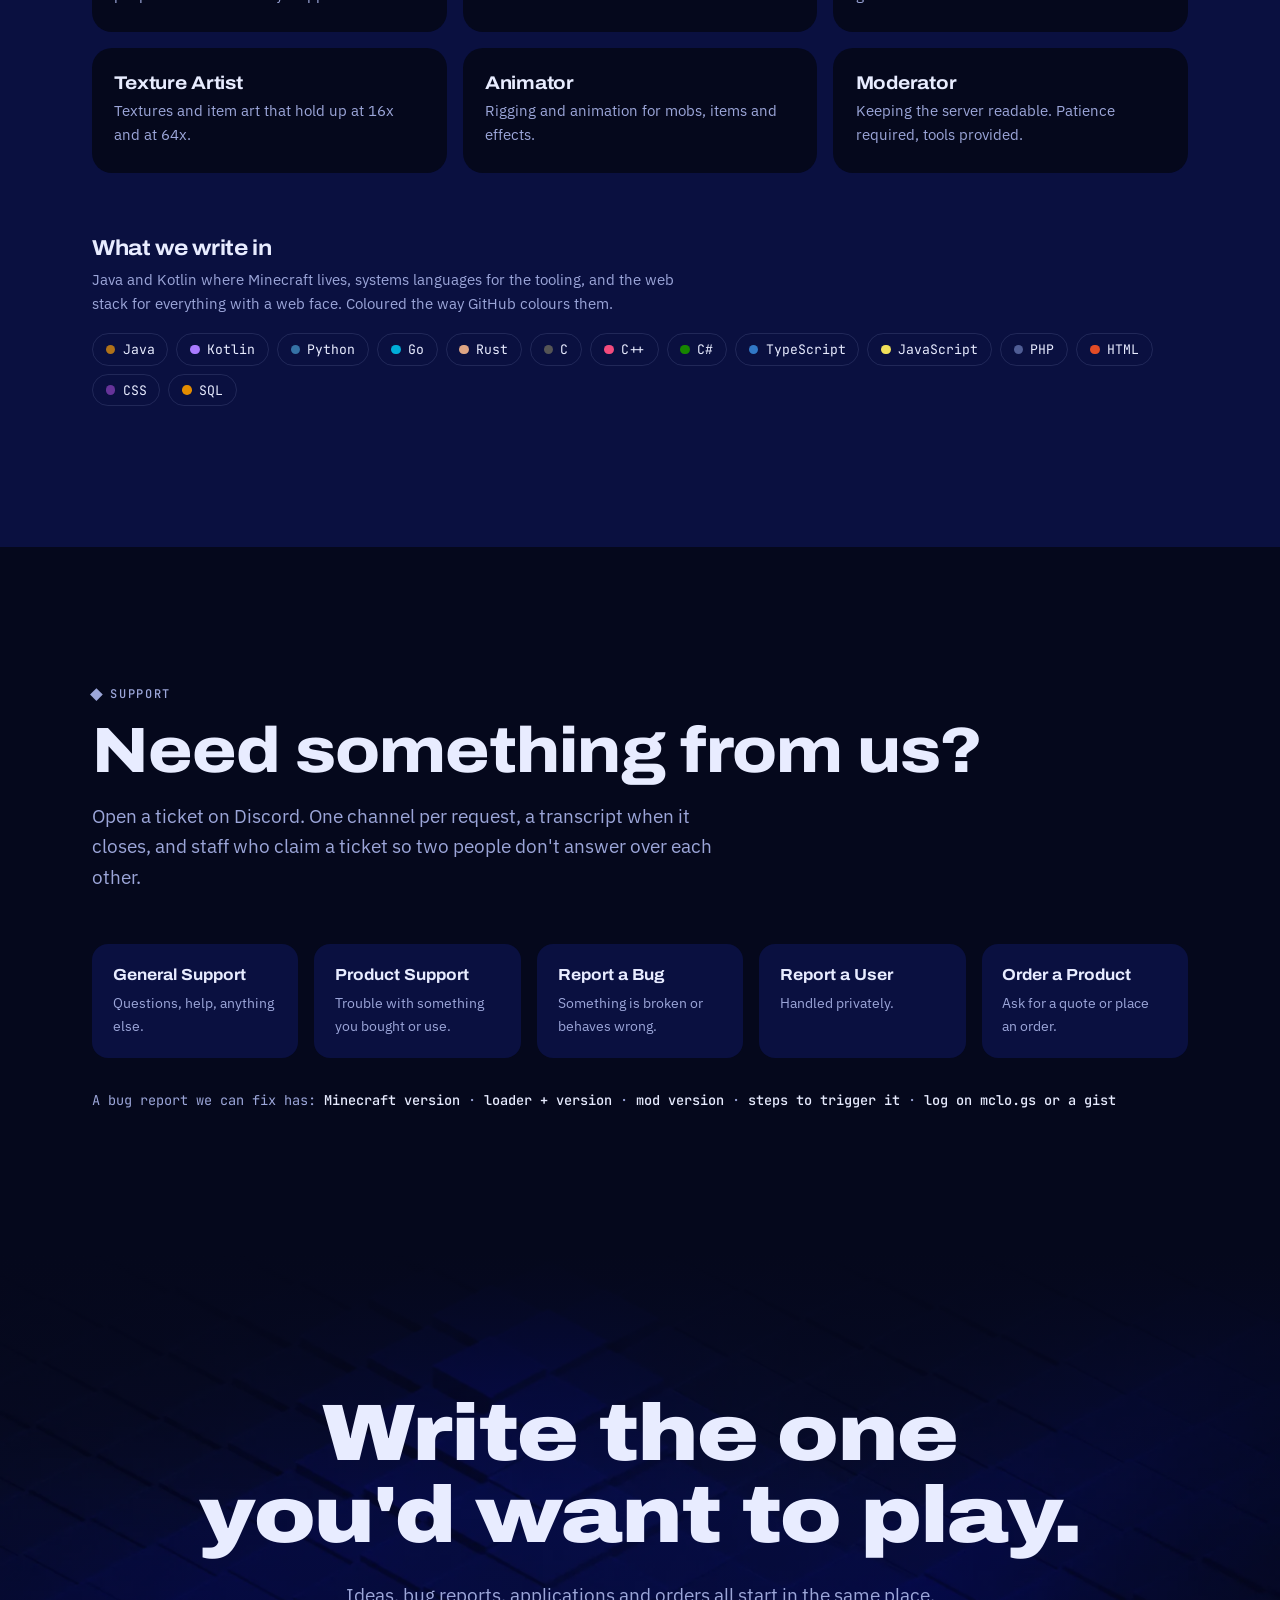
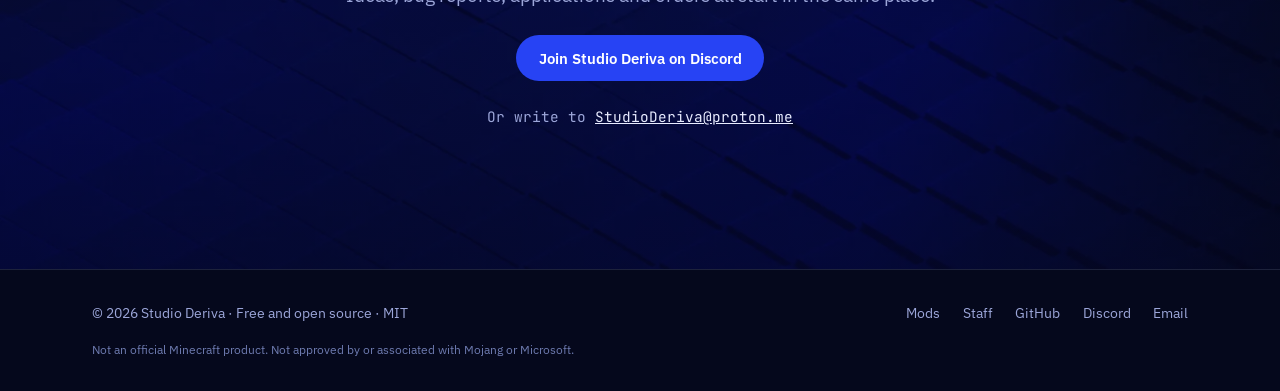
==== commit 8b0d71b7: "modscan 1.0.21 downloads - modscan.html: version, release links and checksums point to the GitHub   " ====
--- a/index.html
+++ b/index.html
@@ -441,7 +441,7 @@
   </div>
 </footer>
 
-<script src="assets/i18n.js?v=202611250010"></script>
+<script src="assets/i18n.js?v=202611250035"></script>
 <script src="assets/site.js?v=202610161900"></script>
 <script src="assets/field.js?v=202610181200"></script>
 </body>
